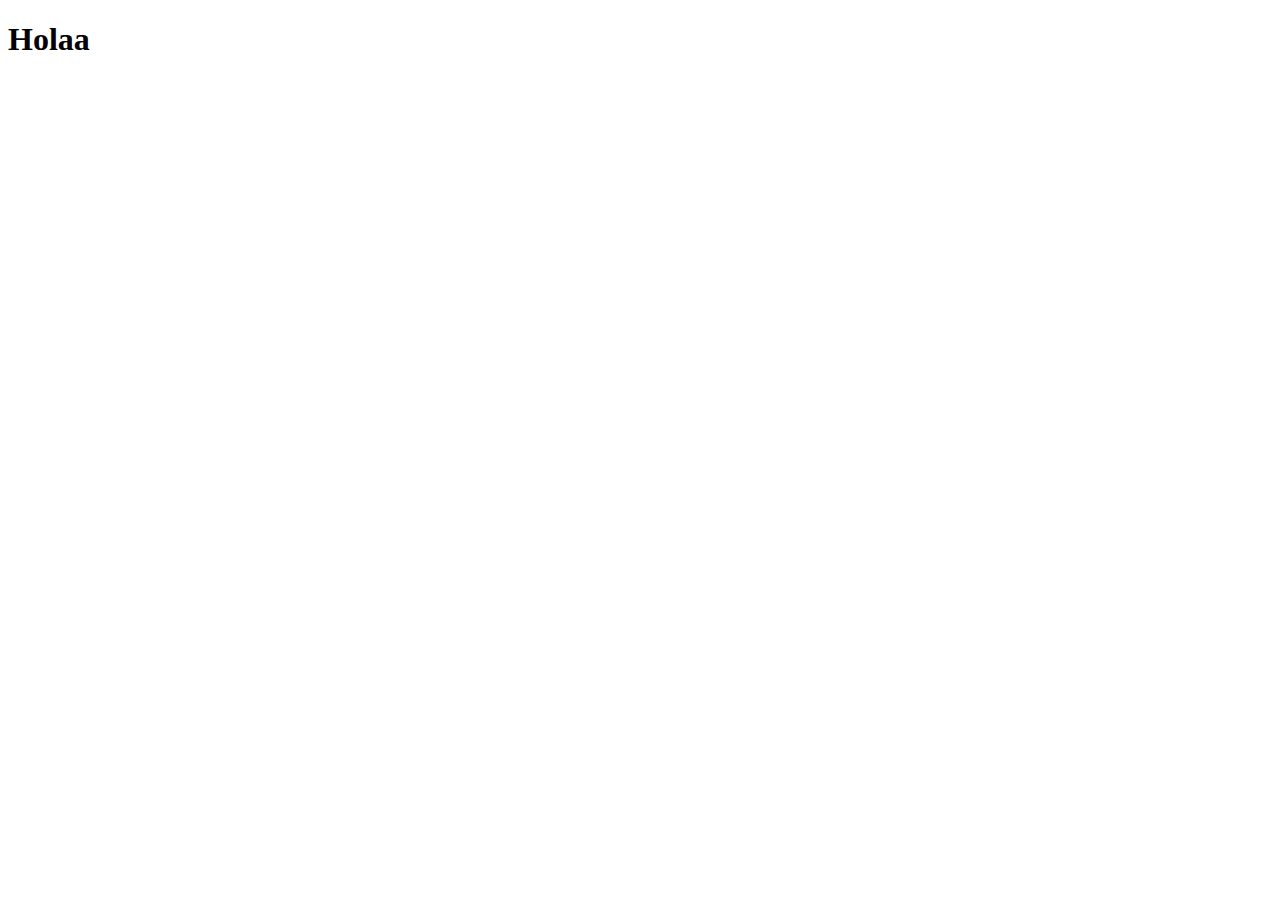
==== index.html @ 81c053e8 "Estructura Inicial" ====
<!DOCTYPE html>
<html lang="en">
<head>
    <meta charset="UTF-8">
    <meta http-equiv="X-UA-Compatible" content="IE=edge">
    <meta name="viewport" content="width=device-width, initial-scale=1.0">
    <title>Login</title>
    <link href="https://cdn.jsdelivr.net/npm/bootstrap@5.0.2/dist/css/bootstrap.min.css" rel="stylesheet" integrity="sha384-EVSTQN3/azprG1Anm3QDgpJLIm9Nao0Yz1ztcQTwFspd3yD65VohhpuuCOmLASjC" crossorigin="anonymous">
</head>
<body>
    <div class="container-fluid">
        <div class="row">
            <h1 class="text-center">
                Holaa
            </h1>
        </div>
    </div>
    <script src="https://cdn.jsdelivr.net/npm/bootstrap@5.0.2/dist/js/bootstrap.bundle.min.js" integrity="sha384-MrcW6ZMFYlzcLA8Nl+NtUVF0sA7MsXsP1UyJoMp4YLEuNSfAP+JcXn/tWtIaxVXM" crossorigin="anonymous"></script>
</body>
</html>
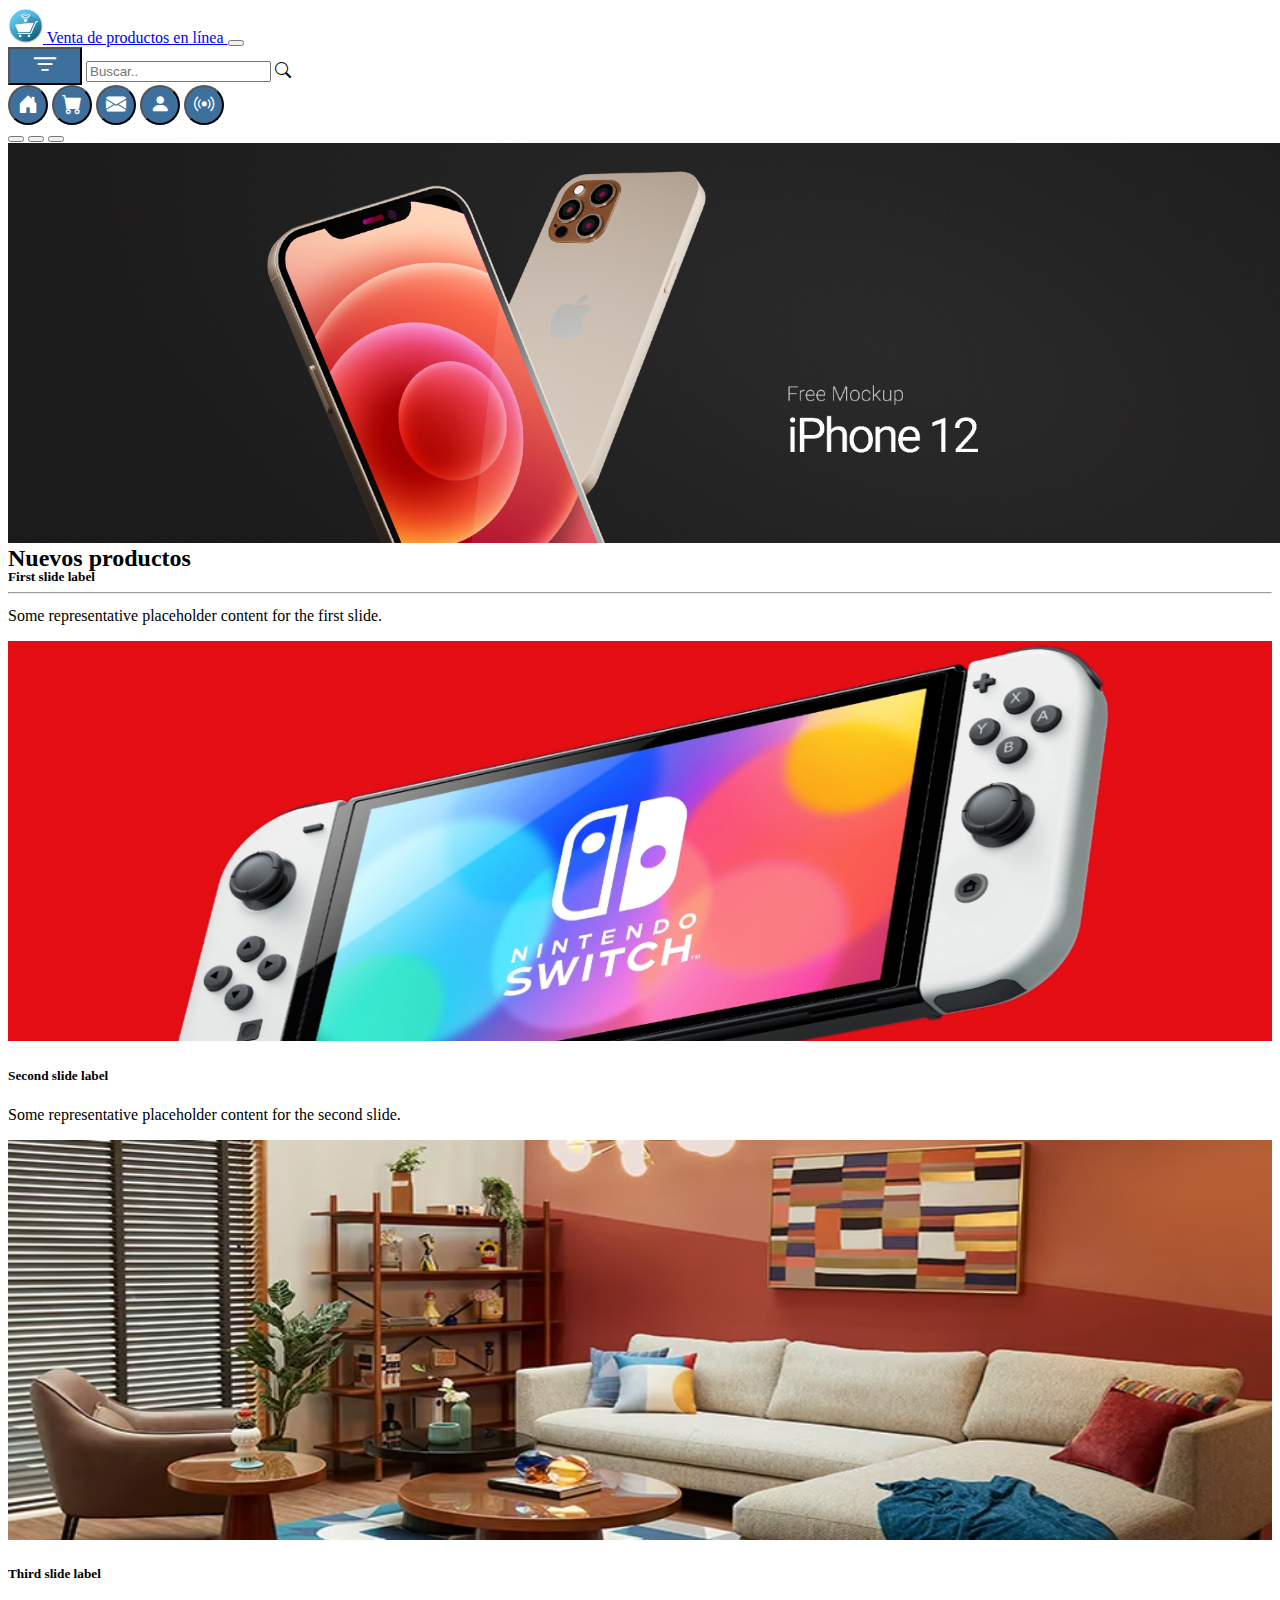
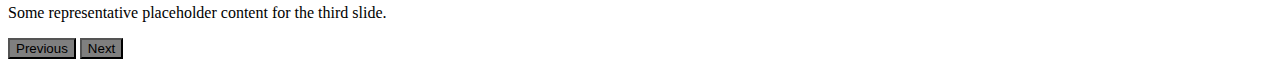
==== commit b90f74f4: "[UPDATE] 07/12/2022 Se agregaron componentes al index" ====
--- a/index.html
+++ b/index.html
@@ -1,20 +1,115 @@
 <!DOCTYPE html>
 <html lang="en">
+
 <head>
     <meta charset="UTF-8">
     <meta http-equiv="X-UA-Compatible" content="IE=edge">
     <meta name="viewport" content="width=device-width, initial-scale=1.0">
     <title>Login</title>
-    <link href="https://cdn.jsdelivr.net/npm/bootstrap@5.0.2/dist/css/bootstrap.min.css" rel="stylesheet" integrity="sha384-EVSTQN3/azprG1Anm3QDgpJLIm9Nao0Yz1ztcQTwFspd3yD65VohhpuuCOmLASjC" crossorigin="anonymous">
+    <!-- #Bootstrap -->
+    <link href="https://cdn.jsdelivr.net/npm/bootstrap@5.0.2/dist/css/bootstrap.min.css" rel="stylesheet"
+        integrity="sha384-EVSTQN3/azprG1Anm3QDgpJLIm9Nao0Yz1ztcQTwFspd3yD65VohhpuuCOmLASjC" crossorigin="anonymous">
+    <link rel="stylesheet" href="https://cdn.jsdelivr.net/npm/bootstrap-icons@1.10.2/font/bootstrap-icons.css">
+    <!-- #general styles -->
+    <link rel="stylesheet" href="./assets/css/general.css">
 </head>
+
 <body>
-    <div class="container-fluid">
-        <div class="row">
-            <h1 class="text-center">
-                Holaa
-            </h1>
+
+    <!-- #navbar -->
+    <nav class="navbar navbar-expand-lg navbar-dark bg-dark">
+        <div class="container-fluid">
+            <a class="navbar-brand" href="#">
+                <img src="./assets/img/iconos-ux-material-design.png" alt="" width="35" height="35">
+                Venta de productos en línea
+            </a>
+            <button class="navbar-toggler" type="button" data-bs-toggle="collapse"
+                data-bs-target="#navbarSupportedContent" aria-controls="navbarSupportedContent" aria-expanded="false"
+                aria-label="Toggle navigation">
+                <span class="navbar-toggler-icon"></span>
+            </button>
+            <div class="navbar-collapse" id="navbarSupportedContent">
+                <div class="col mx-5 py-2 d-flex align-items-center">
+                    <div class="input-group">
+                        <button class="btn btn-search-nav" type="button" id="button-addon1"><i
+                                class="bi bi-filter"></i></button>
+                        <input placeholder="Buscar.." type="text" class="form-control border-end-0" placeholder=""
+                            aria-label="Example text with button addon" aria-describedby="button-addon1">
+                        <span class="input-group-text bg-white border-start-0" id="basic-addon2"><i
+                                class="bi bi-search"></i></span>
+                    </div>
+                </div>
+                <div class="d-flex">
+                    <button class="btn round-btn-nav"><i class="bi bi-house-door-fill"></i></button>
+                    <button class="btn ms-2 round-btn-nav"><i class="bi bi-cart-fill"></i></button>
+                    <button class="btn ms-2 round-btn-nav"><i class="bi bi-envelope-fill"></i></button>
+                    <button class="btn ms-2 round-btn-nav"><i class="bi bi-person-fill"></i></button>
+                    <button class="btn ms-2 round-btn-nav"><i class="bi bi-broadcast"></i></button>
+                </div>
+            </div>
         </div>
+    </nav>
+    <!-- #navbar -->
+
+    <!-- #carousel -->
+    <div id="carouselExampleCaptions" class="carousel slide" style="height: 400px;" data-bs-ride="carousel">
+        <div class="carousel-indicators">
+            <button type="button" data-bs-target="#carouselExampleCaptions" data-bs-slide-to="0" class="active"
+                aria-current="true" aria-label="Slide 1"></button>
+            <button type="button" data-bs-target="#carouselExampleCaptions" data-bs-slide-to="1"
+                aria-label="Slide 2"></button>
+            <button type="button" data-bs-target="#carouselExampleCaptions" data-bs-slide-to="2"
+                aria-label="Slide 3"></button>
+        </div>
+        <div class="carousel-inner">
+            <div class="carousel-item active" style="align-items: center;">
+                <img src="./assets/img/24a388ef-695f-4f69-b76e-bd71ebb71705-cover.png" style="height: 400px; object-fit: fill;" alt="...">
+                <div class="carousel-caption d-none d-md-block">
+                    <h5>First slide label</h5>
+                    <p>Some representative placeholder content for the first slide.</p>
+                </div>
+            </div>
+            <div class="carousel-item">
+                <img src="./assets/img/Captura de Pantalla 2022-12-07 a la(s) 13.45.21.png" style="width: 100%;height: 400px; object-fit: fill;"  alt="...">
+                <div class="carousel-caption d-none d-md-block">
+                    <h5>Second slide label</h5>
+                    <p>Some representative placeholder content for the second slide.</p>
+                </div>
+            </div>
+            <div class="carousel-item">
+                <img src="./assets/img/Captura de Pantalla 2022-12-07 a la(s) 13.53.28.png" class="d-block w-100" style="width: 100%;height: 400px; object-fit: fill;" alt="...">
+                <div class="carousel-caption d-none d-md-block">
+                    <h5>Third slide label</h5>
+                    <p>Some representative placeholder content for the third slide.</p>
+                </div>
+            </div>
+        </div>
+        <button class="carousel-control-prev" style="background-color: rgba(0, 0, 0, 0.5);" type="button" data-bs-target="#carouselExampleCaptions"
+            data-bs-slide="prev">
+            <span class="carousel-control-prev-icon" aria-hidden="true"></span>
+            <span class="visually-hidden">Previous</span>
+        </button>
+        <button class="carousel-control-next" style="background-color: rgba(0, 0, 0, 0.5);" type="button" data-bs-target="#carouselExampleCaptions"
+            data-bs-slide="next">
+            <span class="carousel-control-next-icon" aria-hidden="true"></span>
+            <span class="visually-hidden">Next</span>
+        </button>
     </div>
-    <script src="https://cdn.jsdelivr.net/npm/bootstrap@5.0.2/dist/js/bootstrap.bundle.min.js" integrity="sha384-MrcW6ZMFYlzcLA8Nl+NtUVF0sA7MsXsP1UyJoMp4YLEuNSfAP+JcXn/tWtIaxVXM" crossorigin="anonymous"></script>
+    <!-- #carousel -->
+
+    <!-- #content -->
+    <div class="container mt-5">
+        <h2>Nuevos productos</h2>
+        <hr>
+    </div>
+    <!-- #content -->
+
+    <!-- #scripts -->
+    <!-- #scripts -->
+
+    <script src="https://cdn.jsdelivr.net/npm/bootstrap@5.0.2/dist/js/bootstrap.bundle.min.js"
+        integrity="sha384-MrcW6ZMFYlzcLA8Nl+NtUVF0sA7MsXsP1UyJoMp4YLEuNSfAP+JcXn/tWtIaxVXM"
+        crossorigin="anonymous"></script>
 </body>
+
 </html>--- a/assets/css/general.css
+++ b/assets/css/general.css
@@ -0,0 +1,38 @@
+.round-btn-nav{
+    background-color: #3E709D;
+    border-radius: 100%;
+    height: 40px;
+    width: 40px;
+    font-size: 20px;
+    padding: 0px;
+    color: #fff;
+}
+
+.round-btn-nav:hover{
+    background-color: #223D55;
+    color: #fff;
+}
+
+.round-btn-nav:active{
+    background-color: #223D55;
+    color: #fff;
+    box-shadow: 0px 0px 9px 3px #0086FE;
+}
+
+.btn-search-nav{
+    background-color: #3E709D;
+    font-size: 30px;
+    padding: 0px 20px 0px 20px;
+    color: #fff;
+}
+
+.btn-search-nav:hover{
+    background-color: #223D55;
+    color: #fff;
+}
+
+.btn-search-nav:active{
+    background-color: #223D55;
+    color: #fff;
+    box-shadow: 0px 0px 9px 3px #0086FE;
+}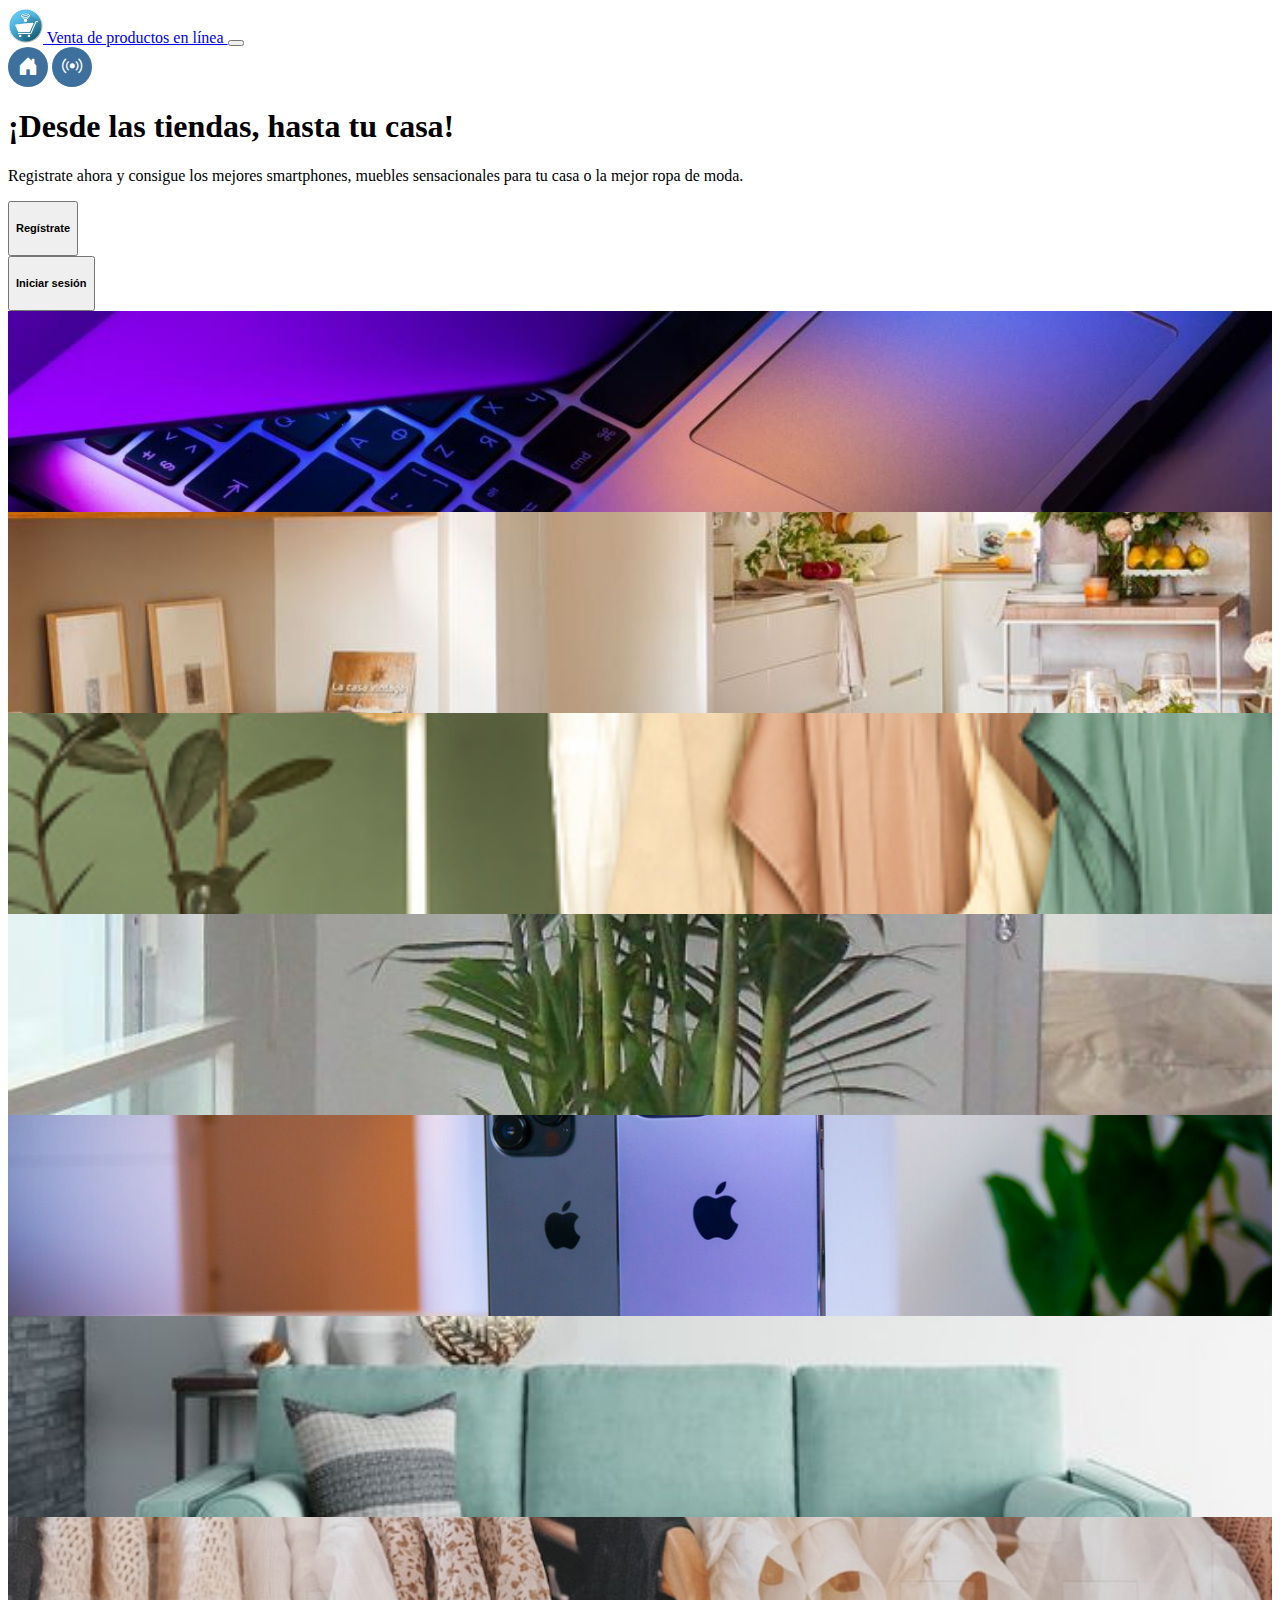
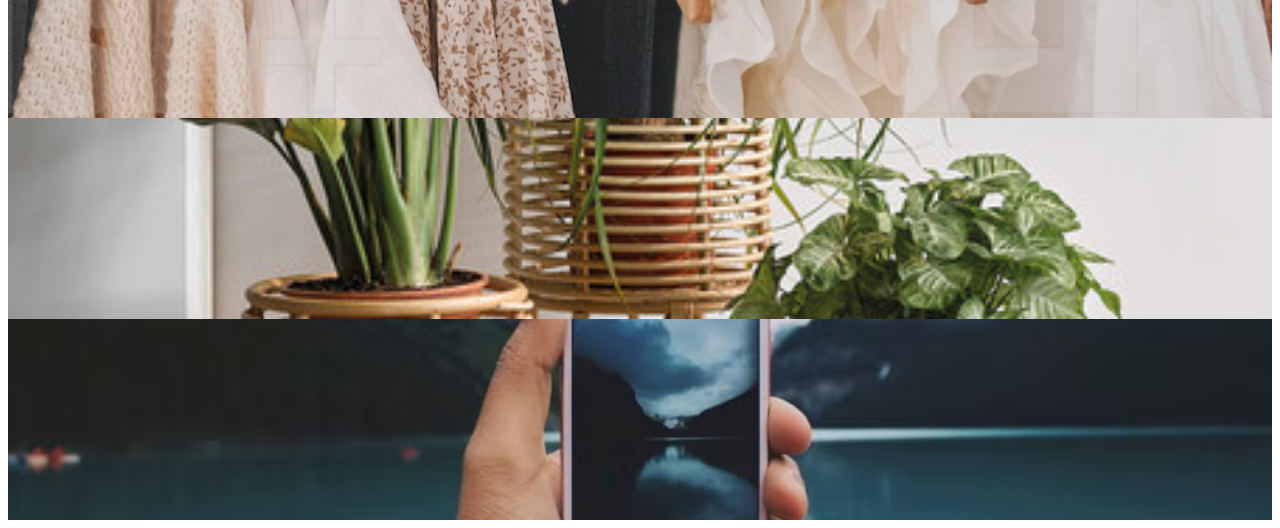
==== commit 1e4b8edf: "[UPDATE] 08/12/2022 16:22" ====
--- a/index.html
+++ b/index.html
@@ -20,7 +20,7 @@
     <nav class="navbar navbar-expand-lg navbar-dark bg-dark">
         <div class="container-fluid">
             <a class="navbar-brand" href="#">
-                <img src="./assets/img/iconos-ux-material-design.png" alt="" width="35" height="35">
+                <img src="./assets/img/appIcon.png" alt="" width="35" height="35">
                 Venta de productos en línea
             </a>
             <button class="navbar-toggler" type="button" data-bs-toggle="collapse"
@@ -29,87 +29,83 @@
                 <span class="navbar-toggler-icon"></span>
             </button>
             <div class="navbar-collapse" id="navbarSupportedContent">
-                <div class="col mx-5 py-2 d-flex align-items-center">
-                    <div class="input-group">
-                        <button class="btn btn-search-nav" type="button" id="button-addon1"><i
-                                class="bi bi-filter"></i></button>
-                        <input placeholder="Buscar.." type="text" class="form-control border-end-0" placeholder=""
-                            aria-label="Example text with button addon" aria-describedby="button-addon1">
-                        <span class="input-group-text bg-white border-start-0" id="basic-addon2"><i
-                                class="bi bi-search"></i></span>
-                    </div>
-                </div>
+                <div class="col mx-5 py-2 d-flex align-items-center"></div>
                 <div class="d-flex">
-                    <button class="btn round-btn-nav"><i class="bi bi-house-door-fill"></i></button>
-                    <button class="btn ms-2 round-btn-nav"><i class="bi bi-cart-fill"></i></button>
-                    <button class="btn ms-2 round-btn-nav"><i class="bi bi-envelope-fill"></i></button>
-                    <button class="btn ms-2 round-btn-nav"><i class="bi bi-person-fill"></i></button>
-                    <button class="btn ms-2 round-btn-nav"><i class="bi bi-broadcast"></i></button>
+                    <button class="round-btn-nav" disabled><i class="bi bi-house-door-fill"></i></button>
+                    <button class=" ms-2 round-btn-nav"><i class="bi bi-broadcast"></i></button>
                 </div>
             </div>
         </div>
     </nav>
     <!-- #navbar -->
 
-    <!-- #carousel -->
-    <div id="carouselExampleCaptions" class="carousel slide" style="height: 400px;" data-bs-ride="carousel">
-        <div class="carousel-indicators">
-            <button type="button" data-bs-target="#carouselExampleCaptions" data-bs-slide-to="0" class="active"
-                aria-current="true" aria-label="Slide 1"></button>
-            <button type="button" data-bs-target="#carouselExampleCaptions" data-bs-slide-to="1"
-                aria-label="Slide 2"></button>
-            <button type="button" data-bs-target="#carouselExampleCaptions" data-bs-slide-to="2"
-                aria-label="Slide 3"></button>
+    <!-- #content -->
+    <div class="row m-0">
+        <div class="col-12 col-lg-6 shadow-lg d-flex align-items-center">
+            <div class="row mx-5">
+                <div class="col-12">
+                    <h1 class="mb-5">¡Desde las tiendas, hasta tu casa!</h1>
+                    <p class="mb-5">Registrate ahora y consigue los mejores smartphones, muebles sensacionales para tu casa o la mejor ropa de moda.</p>
+                </div>
+                <div class="mb-3 col-12">
+                    <button type="button" class="py-2 col-12 btn btn-primary"><h5>Regístrate</h5></button>
+                </div>
+                <div class="col-12">
+                    <button type="button" class="py-2 col-12 btn btn-outline-primary"><h5>Iniciar sesión</h5></button>
+                </div> 
+            </div>
         </div>
-        <div class="carousel-inner">
-            <div class="carousel-item active" style="align-items: center;">
-                <img src="./assets/img/24a388ef-695f-4f69-b76e-bd71ebb71705-cover.png" style="height: 400px; object-fit: fill;" alt="...">
-                <div class="carousel-caption d-none d-md-block">
-                    <h5>First slide label</h5>
-                    <p>Some representative placeholder content for the first slide.</p>
+        <div class="col-12 col-lg-6 p-0">
+            <div class="row m-0">
+                <div class="col-4 bg-primary">
+                    <div class="row">
+                        <div class="col-12 p-0 landing-img">
+                            <img src="./assets/img/landingPage/device.jpg" class="cover-img-landing" alt="">
+                        </div>
+                        <div class="col-12 p-0 landing-img">
+                            <img src="./assets/img/landingPage/interior.jpg" class="cover-img-landing" alt="">
+                        </div>
+                        <div class="col-12 p-0 landing-img">
+                            <img src="./assets/img/landingPage/ropa.jpg" class="cover-img-landing" alt="">
+                        </div>
+                    </div>
                 </div>
-            </div>
-            <div class="carousel-item">
-                <img src="./assets/img/Captura de Pantalla 2022-12-07 a la(s) 13.45.21.png" style="width: 100%;height: 400px; object-fit: fill;"  alt="...">
-                <div class="carousel-caption d-none d-md-block">
-                    <h5>Second slide label</h5>
-                    <p>Some representative placeholder content for the second slide.</p>
+                <div class="col-4 bg-primary">
+                    <div class="row">
+                        <div class="col-12 p-0 landing-img">
+                            <img src="./assets/img/landingPage/maceta.jpg" class="cover-img-landing" alt="">
+                        </div>
+                        <div class="col-12 p-0 landing-img">
+                            <img src="./assets/img/landingPage/device2.jpeg" class="cover-img-landing" alt="">
+                        </div>
+                        <div class="col-12 p-0 landing-img">
+                            <img src="./assets/img/landingPage/interior2.jpg" class="cover-img-landing" alt="">
+                        </div>
+                    </div>
                 </div>
-            </div>
-            <div class="carousel-item">
-                <img src="./assets/img/Captura de Pantalla 2022-12-07 a la(s) 13.53.28.png" class="d-block w-100" style="width: 100%;height: 400px; object-fit: fill;" alt="...">
-                <div class="carousel-caption d-none d-md-block">
-                    <h5>Third slide label</h5>
-                    <p>Some representative placeholder content for the third slide.</p>
+                <div class="col-4 bg-primary">
+                    <div class="row">
+                        <div class="col-12 p-0 landing-img">
+                            <img src="./assets/img/landingPage/ropa2.jpg" class="cover-img-landing" alt="">
+                        </div>
+                        <div class="col-12 p-0 landing-img">
+                            <img src="./assets/img/landingPage/maceta2.jpeg" class="cover-img-landing" alt="">
+                        </div>
+                        <div class="col-12 p-0 landing-img">
+                            <img src="./assets/img/landingPage/device3.avif" class="cover-img-landing" alt="">
+                        </div>
+                    </div>
                 </div>
             </div>
         </div>
-        <button class="carousel-control-prev" style="background-color: rgba(0, 0, 0, 0.5);" type="button" data-bs-target="#carouselExampleCaptions"
-            data-bs-slide="prev">
-            <span class="carousel-control-prev-icon" aria-hidden="true"></span>
-            <span class="visually-hidden">Previous</span>
-        </button>
-        <button class="carousel-control-next" style="background-color: rgba(0, 0, 0, 0.5);" type="button" data-bs-target="#carouselExampleCaptions"
-            data-bs-slide="next">
-            <span class="carousel-control-next-icon" aria-hidden="true"></span>
-            <span class="visually-hidden">Next</span>
-        </button>
-    </div>
-    <!-- #carousel -->
-
-    <!-- #content -->
-    <div class="container mt-5">
-        <h2>Nuevos productos</h2>
-        <hr>
     </div>
     <!-- #content -->
 
     <!-- #scripts -->
-    <!-- #scripts -->
-
     <script src="https://cdn.jsdelivr.net/npm/bootstrap@5.0.2/dist/js/bootstrap.bundle.min.js"
         integrity="sha384-MrcW6ZMFYlzcLA8Nl+NtUVF0sA7MsXsP1UyJoMp4YLEuNSfAP+JcXn/tWtIaxVXM"
         crossorigin="anonymous"></script>
+    <!-- #scripts -->
 </body>
 
 </html>--- a/assets/css/general.css
+++ b/assets/css/general.css
@@ -1,5 +1,19 @@
 .round-btn-nav{
     background-color: #3E709D;
+    border-radius: 100%;
+    border: none;
+    height: 40px;
+    width: 40px;
+    font-size: 20px;
+    padding: 0px;
+    color: #fff;
+    transition: 250ms;
+}
+
+.round-btn-nav-active, .round-btn-nav-active:disabled{
+    background-color: #223D55;
+    box-shadow: 0px 0px 9px 3px #0086FE;
+    border: none;
     border-radius: 100%;
     height: 40px;
     width: 40px;
@@ -35,4 +49,14 @@
     background-color: #223D55;
     color: #fff;
     box-shadow: 0px 0px 9px 3px #0086FE;
+}
+
+.landing-img{
+    height: 201px;
+}
+
+.cover-img-landing{
+    height: 100% !important; 
+    width: 100% !important;
+    object-fit: cover !important;
 }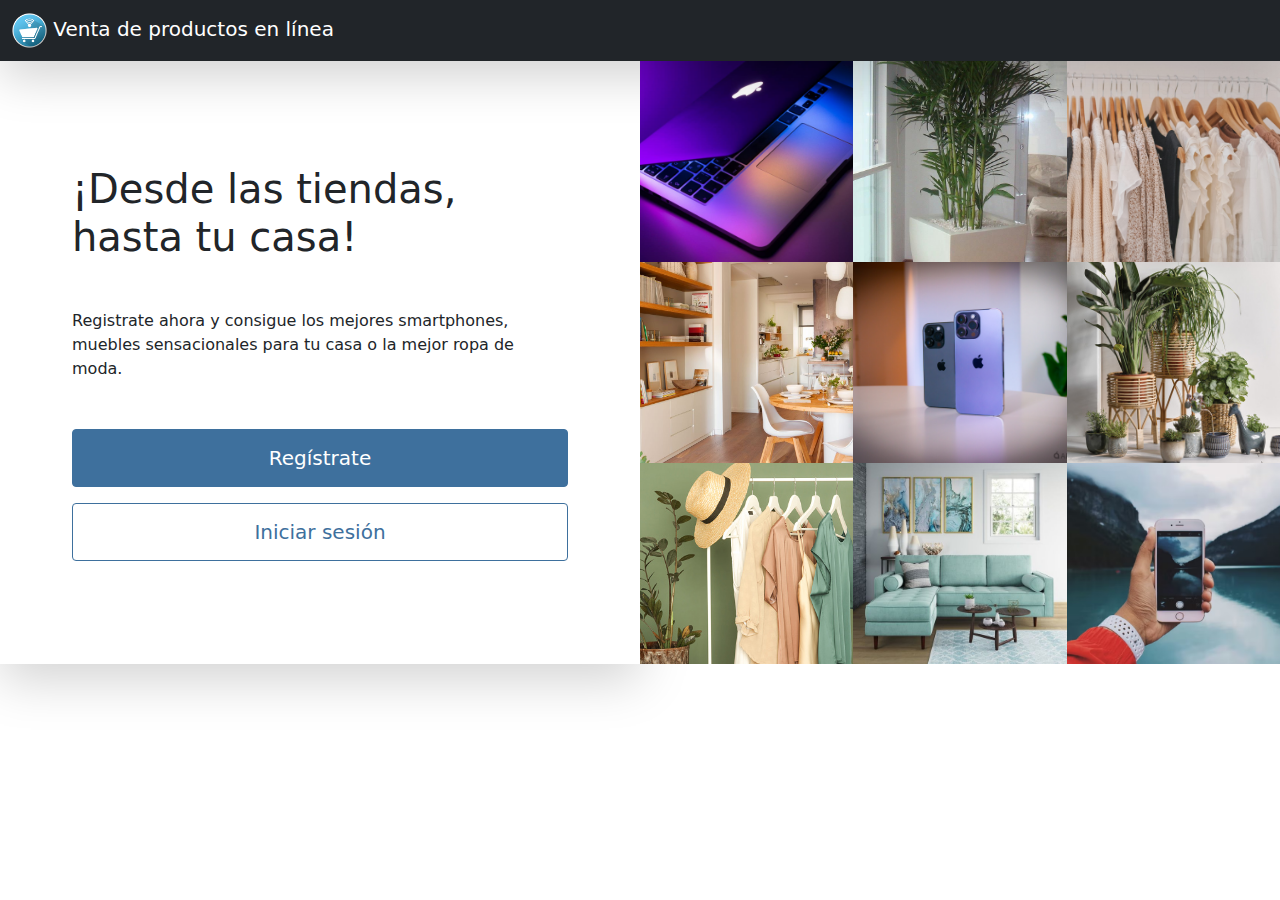
==== commit 6b4a8dec: "[UPDATE] 08/12/2022 17:05" ====
--- a/index.html
+++ b/index.html
@@ -5,10 +5,10 @@
     <meta charset="UTF-8">
     <meta http-equiv="X-UA-Compatible" content="IE=edge">
     <meta name="viewport" content="width=device-width, initial-scale=1.0">
-    <title>Login</title>
+    <title>Venta de productos en línea</title>
+<link rel="shortcut icon" href="./assets/img/appIcon.png" type="image/x-icon">
     <!-- #Bootstrap -->
-    <link href="https://cdn.jsdelivr.net/npm/bootstrap@5.0.2/dist/css/bootstrap.min.css" rel="stylesheet"
-        integrity="sha384-EVSTQN3/azprG1Anm3QDgpJLIm9Nao0Yz1ztcQTwFspd3yD65VohhpuuCOmLASjC" crossorigin="anonymous">
+    <link rel="stylesheet" href="./assets/css/boostrap.min.css">
     <link rel="stylesheet" href="https://cdn.jsdelivr.net/npm/bootstrap-icons@1.10.2/font/bootstrap-icons.css">
     <!-- #general styles -->
     <link rel="stylesheet" href="./assets/css/general.css">
@@ -17,7 +17,7 @@
 <body>
 
     <!-- #navbar -->
-    <nav class="navbar navbar-expand-lg navbar-dark bg-dark">
+    <nav class="navbar navbar-expand-lg navbar-dark bg-dark shadow-lg">
         <div class="container-fluid">
             <a class="navbar-brand" href="#">
                 <img src="./assets/img/appIcon.png" alt="" width="35" height="35">
@@ -30,10 +30,7 @@
             </button>
             <div class="navbar-collapse" id="navbarSupportedContent">
                 <div class="col mx-5 py-2 d-flex align-items-center"></div>
-                <div class="d-flex">
-                    <button class="round-btn-nav" disabled><i class="bi bi-house-door-fill"></i></button>
-                    <button class=" ms-2 round-btn-nav"><i class="bi bi-broadcast"></i></button>
-                </div>
+                <div class="d-flex"></div>
             </div>
         </div>
     </nav>
@@ -48,10 +45,10 @@
                     <p class="mb-5">Registrate ahora y consigue los mejores smartphones, muebles sensacionales para tu casa o la mejor ropa de moda.</p>
                 </div>
                 <div class="mb-3 col-12">
-                    <button type="button" class="py-2 col-12 btn btn-primary"><h5>Regístrate</h5></button>
+                    <a href="./views/register.html" type="button" class="py-2 col-12 btn btn-primary"><h5 class="mt-2">Regístrate</h5></a>
                 </div>
                 <div class="col-12">
-                    <button type="button" class="py-2 col-12 btn btn-outline-primary"><h5>Iniciar sesión</h5></button>
+                    <a href="./views/login.html" type="button" class="py-2 col-12 btn btn-outline-primary"><h5 class="mt-2">Iniciar sesión</h5></a>
                 </div> 
             </div>
         </div>
--- a/assets/css/boostrap.min.css
+++ b/assets/css/boostrap.min.css
@@ -0,0 +1,11722 @@
+@charset "UTF-8";
+
+/*!
+ * Bootstrap v5.0.2 (https://getbootstrap.com/)
+ * Copyright 2011-2021 The Bootstrap Authors
+ * Copyright 2011-2021 Twitter, Inc.
+ * Licensed under MIT (https://github.com/twbs/bootstrap/blob/main/LICENSE)
+ */
+:root {
+    --bs-blue: #3E709D;
+    --bs-indigo: #6610f2;
+    --bs-purple: #6f42c1;
+    --bs-pink: #d63384;
+    --bs-red: #dc3545;
+    --bs-orange: #fd7e14;
+    --bs-yellow: #ffc107;
+    --bs-green: #198754;
+    --bs-teal: #20c997;
+    --bs-cyan: #0dcaf0;
+    --bs-white: #fff;
+    --bs-gray: #6c757d;
+    --bs-gray-dark: #343a40;
+    --bs-primary: #3E709D;
+    --bs-secondary: #6c757d;
+    --bs-success: #198754;
+    --bs-info: #0dcaf0;
+    --bs-warning: #ffc107;
+    --bs-danger: #dc3545;
+    --bs-light: #f8f9fa;
+    --bs-dark: #212529;
+    --bs-font-sans-serif: system-ui, -apple-system, "Segoe UI", Roboto, "Helvetica Neue", Arial, "Noto Sans", "Liberation Sans", sans-serif, "Apple Color Emoji", "Segoe UI Emoji", "Segoe UI Symbol", "Noto Color Emoji";
+    --bs-font-monospace: SFMono-Regular, Menlo, Monaco, Consolas, "Liberation Mono", "Courier New", monospace;
+    --bs-gradient: linear-gradient(180deg, rgba(255, 255, 255, 0.15), rgba(255, 255, 255, 0))
+}
+
+*,
+::after,
+::before {
+    box-sizing: border-box
+}
+
+@media (prefers-reduced-motion:no-preference) {
+    :root {
+        scroll-behavior: smooth
+    }
+}
+
+body {
+    margin: 0;
+    font-family: var(--bs-font-sans-serif);
+    font-size: 1rem;
+    font-weight: 400;
+    line-height: 1.5;
+    color: #212529;
+    background-color: #fff;
+    -webkit-text-size-adjust: 100%;
+    -webkit-tap-highlight-color: transparent
+}
+
+hr {
+    margin: 1rem 0;
+    color: inherit;
+    background-color: currentColor;
+    border: 0;
+    opacity: .25
+}
+
+hr:not([size]) {
+    height: 1px
+}
+
+.h1,
+.h2,
+.h3,
+.h4,
+.h5,
+.h6,
+h1,
+h2,
+h3,
+h4,
+h5,
+h6 {
+    margin-top: 0;
+    margin-bottom: .5rem;
+    font-weight: 500;
+    line-height: 1.2
+}
+
+.h1,
+h1 {
+    font-size: calc(1.375rem + 1.5vw)
+}
+
+@media (min-width:1200px) {
+
+    .h1,
+    h1 {
+        font-size: 2.5rem
+    }
+}
+
+.h2,
+h2 {
+    font-size: calc(1.325rem + .9vw)
+}
+
+@media (min-width:1200px) {
+
+    .h2,
+    h2 {
+        font-size: 2rem
+    }
+}
+
+.h3,
+h3 {
+    font-size: calc(1.3rem + .6vw)
+}
+
+@media (min-width:1200px) {
+
+    .h3,
+    h3 {
+        font-size: 1.75rem
+    }
+}
+
+.h4,
+h4 {
+    font-size: calc(1.275rem + .3vw)
+}
+
+@media (min-width:1200px) {
+
+    .h4,
+    h4 {
+        font-size: 1.5rem
+    }
+}
+
+.h5,
+h5 {
+    font-size: 1.25rem
+}
+
+.h6,
+h6 {
+    font-size: 1rem
+}
+
+p {
+    margin-top: 0;
+    margin-bottom: 1rem
+}
+
+abbr[data-bs-original-title],
+abbr[title] {
+    -webkit-text-decoration: underline dotted;
+    text-decoration: underline dotted;
+    cursor: help;
+    -webkit-text-decoration-skip-ink: none;
+    text-decoration-skip-ink: none
+}
+
+address {
+    margin-bottom: 1rem;
+    font-style: normal;
+    line-height: inherit
+}
+
+ol,
+ul {
+    padding-left: 2rem
+}
+
+dl,
+ol,
+ul {
+    margin-top: 0;
+    margin-bottom: 1rem
+}
+
+ol ol,
+ol ul,
+ul ol,
+ul ul {
+    margin-bottom: 0
+}
+
+dt {
+    font-weight: 700
+}
+
+dd {
+    margin-bottom: .5rem;
+    margin-left: 0
+}
+
+blockquote {
+    margin: 0 0 1rem
+}
+
+b,
+strong {
+    font-weight: bolder
+}
+
+.small,
+small {
+    font-size: .875em
+}
+
+.mark,
+mark {
+    padding: .2em;
+    background-color: #fcf8e3
+}
+
+sub,
+sup {
+    position: relative;
+    font-size: .75em;
+    line-height: 0;
+    vertical-align: baseline
+}
+
+sub {
+    bottom: -.25em
+}
+
+sup {
+    top: -.5em
+}
+
+a {
+    color: #3E709D;
+    text-decoration: underline
+}
+
+a:hover {
+    color: #223D55
+}
+
+a:not([href]):not([class]),
+a:not([href]):not([class]):hover {
+    color: inherit;
+    text-decoration: none
+}
+
+code,
+kbd,
+pre,
+samp {
+    font-family: var(--bs-font-monospace);
+    font-size: 1em;
+    direction: ltr;
+    unicode-bidi: bidi-override
+}
+
+pre {
+    display: block;
+    margin-top: 0;
+    margin-bottom: 1rem;
+    overflow: auto;
+    font-size: .875em
+}
+
+pre code {
+    font-size: inherit;
+    color: inherit;
+    word-break: normal
+}
+
+code {
+    font-size: .875em;
+    color: #d63384;
+    word-wrap: break-word
+}
+
+a>code {
+    color: inherit
+}
+
+kbd {
+    padding: .2rem .4rem;
+    font-size: .875em;
+    color: #fff;
+    background-color: #212529;
+    border-radius: .2rem
+}
+
+kbd kbd {
+    padding: 0;
+    font-size: 1em;
+    font-weight: 700
+}
+
+figure {
+    margin: 0 0 1rem
+}
+
+img,
+svg {
+    vertical-align: middle
+}
+
+table {
+    caption-side: bottom;
+    border-collapse: collapse
+}
+
+caption {
+    padding-top: .5rem;
+    padding-bottom: .5rem;
+    color: #6c757d;
+    text-align: left
+}
+
+th {
+    text-align: inherit;
+    text-align: -webkit-match-parent
+}
+
+tbody,
+td,
+tfoot,
+th,
+thead,
+tr {
+    border-color: inherit;
+    border-style: solid;
+    border-width: 0
+}
+
+label {
+    display: inline-block
+}
+
+button {
+    border-radius: 0
+}
+
+button:focus:not(:focus-visible) {
+    outline: 0
+}
+
+button,
+input,
+optgroup,
+select,
+textarea {
+    margin: 0;
+    font-family: inherit;
+    font-size: inherit;
+    line-height: inherit
+}
+
+button,
+select {
+    text-transform: none
+}
+
+[role=button] {
+    cursor: pointer
+}
+
+select {
+    word-wrap: normal
+}
+
+select:disabled {
+    opacity: 1
+}
+
+[list]::-webkit-calendar-picker-indicator {
+    display: none
+}
+
+[type=button],
+[type=reset],
+[type=submit],
+button {
+    -webkit-appearance: button
+}
+
+[type=button]:not(:disabled),
+[type=reset]:not(:disabled),
+[type=submit]:not(:disabled),
+button:not(:disabled) {
+    cursor: pointer
+}
+
+::-moz-focus-inner {
+    padding: 0;
+    border-style: none
+}
+
+textarea {
+    resize: vertical
+}
+
+fieldset {
+    min-width: 0;
+    padding: 0;
+    margin: 0;
+    border: 0
+}
+
+legend {
+    float: left;
+    width: 100%;
+    padding: 0;
+    margin-bottom: .5rem;
+    font-size: calc(1.275rem + .3vw);
+    line-height: inherit
+}
+
+@media (min-width:1200px) {
+    legend {
+        font-size: 1.5rem
+    }
+}
+
+legend+* {
+    clear: left
+}
+
+::-webkit-datetime-edit-day-field,
+::-webkit-datetime-edit-fields-wrapper,
+::-webkit-datetime-edit-hour-field,
+::-webkit-datetime-edit-minute,
+::-webkit-datetime-edit-month-field,
+::-webkit-datetime-edit-text,
+::-webkit-datetime-edit-year-field {
+    padding: 0
+}
+
+::-webkit-inner-spin-button {
+    height: auto
+}
+
+[type=search] {
+    outline-offset: -2px;
+    -webkit-appearance: textfield
+}
+
+::-webkit-search-decoration {
+    -webkit-appearance: none
+}
+
+::-webkit-color-swatch-wrapper {
+    padding: 0
+}
+
+::file-selector-button {
+    font: inherit
+}
+
+::-webkit-file-upload-button {
+    font: inherit;
+    -webkit-appearance: button
+}
+
+output {
+    display: inline-block
+}
+
+iframe {
+    border: 0
+}
+
+summary {
+    display: list-item;
+    cursor: pointer
+}
+
+progress {
+    vertical-align: baseline
+}
+
+[hidden] {
+    display: none !important
+}
+
+.lead {
+    font-size: 1.25rem;
+    font-weight: 300
+}
+
+.display-1 {
+    font-size: calc(1.625rem + 4.5vw);
+    font-weight: 300;
+    line-height: 1.2
+}
+
+@media (min-width:1200px) {
+    .display-1 {
+        font-size: 5rem
+    }
+}
+
+.display-2 {
+    font-size: calc(1.575rem + 3.9vw);
+    font-weight: 300;
+    line-height: 1.2
+}
+
+@media (min-width:1200px) {
+    .display-2 {
+        font-size: 4.5rem
+    }
+}
+
+.display-3 {
+    font-size: calc(1.525rem + 3.3vw);
+    font-weight: 300;
+    line-height: 1.2
+}
+
+@media (min-width:1200px) {
+    .display-3 {
+        font-size: 4rem
+    }
+}
+
+.display-4 {
+    font-size: calc(1.475rem + 2.7vw);
+    font-weight: 300;
+    line-height: 1.2
+}
+
+@media (min-width:1200px) {
+    .display-4 {
+        font-size: 3.5rem
+    }
+}
+
+.display-5 {
+    font-size: calc(1.425rem + 2.1vw);
+    font-weight: 300;
+    line-height: 1.2
+}
+
+@media (min-width:1200px) {
+    .display-5 {
+        font-size: 3rem
+    }
+}
+
+.display-6 {
+    font-size: calc(1.375rem + 1.5vw);
+    font-weight: 300;
+    line-height: 1.2
+}
+
+@media (min-width:1200px) {
+    .display-6 {
+        font-size: 2.5rem
+    }
+}
+
+.list-unstyled {
+    padding-left: 0;
+    list-style: none
+}
+
+.list-inline {
+    padding-left: 0;
+    list-style: none
+}
+
+.list-inline-item {
+    display: inline-block
+}
+
+.list-inline-item:not(:last-child) {
+    margin-right: .5rem
+}
+
+.initialism {
+    font-size: .875em;
+    text-transform: uppercase
+}
+
+.blockquote {
+    margin-bottom: 1rem;
+    font-size: 1.25rem
+}
+
+.blockquote>:last-child {
+    margin-bottom: 0
+}
+
+.blockquote-footer {
+    margin-top: -1rem;
+    margin-bottom: 1rem;
+    font-size: .875em;
+    color: #6c757d
+}
+
+.blockquote-footer::before {
+    content: "— "
+}
+
+.img-fluid {
+    max-width: 100%;
+    height: auto
+}
+
+.img-thumbnail {
+    padding: .25rem;
+    background-color: #fff;
+    border: 1px solid #dee2e6;
+    border-radius: .25rem;
+    max-width: 100%;
+    height: auto
+}
+
+.figure {
+    display: inline-block
+}
+
+.figure-img {
+    margin-bottom: .5rem;
+    line-height: 1
+}
+
+.figure-caption {
+    font-size: .875em;
+    color: #6c757d
+}
+
+.container,
+.container-fluid,
+.container-lg,
+.container-md,
+.container-sm,
+.container-xl,
+.container-xxl {
+    width: 100%;
+    padding-right: var(--bs-gutter-x, .75rem);
+    padding-left: var(--bs-gutter-x, .75rem);
+    margin-right: auto;
+    margin-left: auto
+}
+
+@media (min-width:576px) {
+
+    .container,
+    .container-sm {
+        max-width: 540px
+    }
+}
+
+@media (min-width:768px) {
+
+    .container,
+    .container-md,
+    .container-sm {
+        max-width: 720px
+    }
+}
+
+@media (min-width:992px) {
+
+    .container,
+    .container-lg,
+    .container-md,
+    .container-sm {
+        max-width: 960px
+    }
+}
+
+@media (min-width:1200px) {
+
+    .container,
+    .container-lg,
+    .container-md,
+    .container-sm,
+    .container-xl {
+        max-width: 1140px
+    }
+}
+
+@media (min-width:1400px) {
+
+    .container,
+    .container-lg,
+    .container-md,
+    .container-sm,
+    .container-xl,
+    .container-xxl {
+        max-width: 1320px
+    }
+}
+
+.row {
+    --bs-gutter-x: 1.5rem;
+    --bs-gutter-y: 0;
+    display: flex;
+    flex-wrap: wrap;
+    margin-top: calc(var(--bs-gutter-y) * -1);
+    margin-right: calc(var(--bs-gutter-x) * -.5);
+    margin-left: calc(var(--bs-gutter-x) * -.5)
+}
+
+.row>* {
+    flex-shrink: 0;
+    width: 100%;
+    max-width: 100%;
+    padding-right: calc(var(--bs-gutter-x) * .5);
+    padding-left: calc(var(--bs-gutter-x) * .5);
+    margin-top: var(--bs-gutter-y)
+}
+
+.col {
+    flex: 1 0 0%
+}
+
+.row-cols-auto>* {
+    flex: 0 0 auto;
+    width: auto
+}
+
+.row-cols-1>* {
+    flex: 0 0 auto;
+    width: 100%
+}
+
+.row-cols-2>* {
+    flex: 0 0 auto;
+    width: 50%
+}
+
+.row-cols-3>* {
+    flex: 0 0 auto;
+    width: 33.3333333333%
+}
+
+.row-cols-4>* {
+    flex: 0 0 auto;
+    width: 25%
+}
+
+.row-cols-5>* {
+    flex: 0 0 auto;
+    width: 20%
+}
+
+.row-cols-6>* {
+    flex: 0 0 auto;
+    width: 16.6666666667%
+}
+
+@media (min-width:576px) {
+    .col-sm {
+        flex: 1 0 0%
+    }
+
+    .row-cols-sm-auto>* {
+        flex: 0 0 auto;
+        width: auto
+    }
+
+    .row-cols-sm-1>* {
+        flex: 0 0 auto;
+        width: 100%
+    }
+
+    .row-cols-sm-2>* {
+        flex: 0 0 auto;
+        width: 50%
+    }
+
+    .row-cols-sm-3>* {
+        flex: 0 0 auto;
+        width: 33.3333333333%
+    }
+
+    .row-cols-sm-4>* {
+        flex: 0 0 auto;
+        width: 25%
+    }
+
+    .row-cols-sm-5>* {
+        flex: 0 0 auto;
+        width: 20%
+    }
+
+    .row-cols-sm-6>* {
+        flex: 0 0 auto;
+        width: 16.6666666667%
+    }
+}
+
+@media (min-width:768px) {
+    .col-md {
+        flex: 1 0 0%
+    }
+
+    .row-cols-md-auto>* {
+        flex: 0 0 auto;
+        width: auto
+    }
+
+    .row-cols-md-1>* {
+        flex: 0 0 auto;
+        width: 100%
+    }
+
+    .row-cols-md-2>* {
+        flex: 0 0 auto;
+        width: 50%
+    }
+
+    .row-cols-md-3>* {
+        flex: 0 0 auto;
+        width: 33.3333333333%
+    }
+
+    .row-cols-md-4>* {
+        flex: 0 0 auto;
+        width: 25%
+    }
+
+    .row-cols-md-5>* {
+        flex: 0 0 auto;
+        width: 20%
+    }
+
+    .row-cols-md-6>* {
+        flex: 0 0 auto;
+        width: 16.6666666667%
+    }
+}
+
+@media (min-width:992px) {
+    .col-lg {
+        flex: 1 0 0%
+    }
+
+    .row-cols-lg-auto>* {
+        flex: 0 0 auto;
+        width: auto
+    }
+
+    .row-cols-lg-1>* {
+        flex: 0 0 auto;
+        width: 100%
+    }
+
+    .row-cols-lg-2>* {
+        flex: 0 0 auto;
+        width: 50%
+    }
+
+    .row-cols-lg-3>* {
+        flex: 0 0 auto;
+        width: 33.3333333333%
+    }
+
+    .row-cols-lg-4>* {
+        flex: 0 0 auto;
+        width: 25%
+    }
+
+    .row-cols-lg-5>* {
+        flex: 0 0 auto;
+        width: 20%
+    }
+
+    .row-cols-lg-6>* {
+        flex: 0 0 auto;
+        width: 16.6666666667%
+    }
+}
+
+@media (min-width:1200px) {
+    .col-xl {
+        flex: 1 0 0%
+    }
+
+    .row-cols-xl-auto>* {
+        flex: 0 0 auto;
+        width: auto
+    }
+
+    .row-cols-xl-1>* {
+        flex: 0 0 auto;
+        width: 100%
+    }
+
+    .row-cols-xl-2>* {
+        flex: 0 0 auto;
+        width: 50%
+    }
+
+    .row-cols-xl-3>* {
+        flex: 0 0 auto;
+        width: 33.3333333333%
+    }
+
+    .row-cols-xl-4>* {
+        flex: 0 0 auto;
+        width: 25%
+    }
+
+    .row-cols-xl-5>* {
+        flex: 0 0 auto;
+        width: 20%
+    }
+
+    .row-cols-xl-6>* {
+        flex: 0 0 auto;
+        width: 16.6666666667%
+    }
+}
+
+@media (min-width:1400px) {
+    .col-xxl {
+        flex: 1 0 0%
+    }
+
+    .row-cols-xxl-auto>* {
+        flex: 0 0 auto;
+        width: auto
+    }
+
+    .row-cols-xxl-1>* {
+        flex: 0 0 auto;
+        width: 100%
+    }
+
+    .row-cols-xxl-2>* {
+        flex: 0 0 auto;
+        width: 50%
+    }
+
+    .row-cols-xxl-3>* {
+        flex: 0 0 auto;
+        width: 33.3333333333%
+    }
+
+    .row-cols-xxl-4>* {
+        flex: 0 0 auto;
+        width: 25%
+    }
+
+    .row-cols-xxl-5>* {
+        flex: 0 0 auto;
+        width: 20%
+    }
+
+    .row-cols-xxl-6>* {
+        flex: 0 0 auto;
+        width: 16.6666666667%
+    }
+}
+
+.col-auto {
+    flex: 0 0 auto;
+    width: auto
+}
+
+.col-1 {
+    flex: 0 0 auto;
+    width: 8.33333333%
+}
+
+.col-2 {
+    flex: 0 0 auto;
+    width: 16.66666667%
+}
+
+.col-3 {
+    flex: 0 0 auto;
+    width: 25%
+}
+
+.col-4 {
+    flex: 0 0 auto;
+    width: 33.33333333%
+}
+
+.col-5 {
+    flex: 0 0 auto;
+    width: 41.66666667%
+}
+
+.col-6 {
+    flex: 0 0 auto;
+    width: 50%
+}
+
+.col-7 {
+    flex: 0 0 auto;
+    width: 58.33333333%
+}
+
+.col-8 {
+    flex: 0 0 auto;
+    width: 66.66666667%
+}
+
+.col-9 {
+    flex: 0 0 auto;
+    width: 75%
+}
+
+.col-10 {
+    flex: 0 0 auto;
+    width: 83.33333333%
+}
+
+.col-11 {
+    flex: 0 0 auto;
+    width: 91.66666667%
+}
+
+.col-12 {
+    flex: 0 0 auto;
+    width: 100%
+}
+
+.offset-1 {
+    margin-left: 8.33333333%
+}
+
+.offset-2 {
+    margin-left: 16.66666667%
+}
+
+.offset-3 {
+    margin-left: 25%
+}
+
+.offset-4 {
+    margin-left: 33.33333333%
+}
+
+.offset-5 {
+    margin-left: 41.66666667%
+}
+
+.offset-6 {
+    margin-left: 50%
+}
+
+.offset-7 {
+    margin-left: 58.33333333%
+}
+
+.offset-8 {
+    margin-left: 66.66666667%
+}
+
+.offset-9 {
+    margin-left: 75%
+}
+
+.offset-10 {
+    margin-left: 83.33333333%
+}
+
+.offset-11 {
+    margin-left: 91.66666667%
+}
+
+.g-0,
+.gx-0 {
+    --bs-gutter-x: 0
+}
+
+.g-0,
+.gy-0 {
+    --bs-gutter-y: 0
+}
+
+.g-1,
+.gx-1 {
+    --bs-gutter-x: 0.25rem
+}
+
+.g-1,
+.gy-1 {
+    --bs-gutter-y: 0.25rem
+}
+
+.g-2,
+.gx-2 {
+    --bs-gutter-x: 0.5rem
+}
+
+.g-2,
+.gy-2 {
+    --bs-gutter-y: 0.5rem
+}
+
+.g-3,
+.gx-3 {
+    --bs-gutter-x: 1rem
+}
+
+.g-3,
+.gy-3 {
+    --bs-gutter-y: 1rem
+}
+
+.g-4,
+.gx-4 {
+    --bs-gutter-x: 1.5rem
+}
+
+.g-4,
+.gy-4 {
+    --bs-gutter-y: 1.5rem
+}
+
+.g-5,
+.gx-5 {
+    --bs-gutter-x: 3rem
+}
+
+.g-5,
+.gy-5 {
+    --bs-gutter-y: 3rem
+}
+
+@media (min-width:576px) {
+    .col-sm-auto {
+        flex: 0 0 auto;
+        width: auto
+    }
+
+    .col-sm-1 {
+        flex: 0 0 auto;
+        width: 8.33333333%
+    }
+
+    .col-sm-2 {
+        flex: 0 0 auto;
+        width: 16.66666667%
+    }
+
+    .col-sm-3 {
+        flex: 0 0 auto;
+        width: 25%
+    }
+
+    .col-sm-4 {
+        flex: 0 0 auto;
+        width: 33.33333333%
+    }
+
+    .col-sm-5 {
+        flex: 0 0 auto;
+        width: 41.66666667%
+    }
+
+    .col-sm-6 {
+        flex: 0 0 auto;
+        width: 50%
+    }
+
+    .col-sm-7 {
+        flex: 0 0 auto;
+        width: 58.33333333%
+    }
+
+    .col-sm-8 {
+        flex: 0 0 auto;
+        width: 66.66666667%
+    }
+
+    .col-sm-9 {
+        flex: 0 0 auto;
+        width: 75%
+    }
+
+    .col-sm-10 {
+        flex: 0 0 auto;
+        width: 83.33333333%
+    }
+
+    .col-sm-11 {
+        flex: 0 0 auto;
+        width: 91.66666667%
+    }
+
+    .col-sm-12 {
+        flex: 0 0 auto;
+        width: 100%
+    }
+
+    .offset-sm-0 {
+        margin-left: 0
+    }
+
+    .offset-sm-1 {
+        margin-left: 8.33333333%
+    }
+
+    .offset-sm-2 {
+        margin-left: 16.66666667%
+    }
+
+    .offset-sm-3 {
+        margin-left: 25%
+    }
+
+    .offset-sm-4 {
+        margin-left: 33.33333333%
+    }
+
+    .offset-sm-5 {
+        margin-left: 41.66666667%
+    }
+
+    .offset-sm-6 {
+        margin-left: 50%
+    }
+
+    .offset-sm-7 {
+        margin-left: 58.33333333%
+    }
+
+    .offset-sm-8 {
+        margin-left: 66.66666667%
+    }
+
+    .offset-sm-9 {
+        margin-left: 75%
+    }
+
+    .offset-sm-10 {
+        margin-left: 83.33333333%
+    }
+
+    .offset-sm-11 {
+        margin-left: 91.66666667%
+    }
+
+    .g-sm-0,
+    .gx-sm-0 {
+        --bs-gutter-x: 0
+    }
+
+    .g-sm-0,
+    .gy-sm-0 {
+        --bs-gutter-y: 0
+    }
+
+    .g-sm-1,
+    .gx-sm-1 {
+        --bs-gutter-x: 0.25rem
+    }
+
+    .g-sm-1,
+    .gy-sm-1 {
+        --bs-gutter-y: 0.25rem
+    }
+
+    .g-sm-2,
+    .gx-sm-2 {
+        --bs-gutter-x: 0.5rem
+    }
+
+    .g-sm-2,
+    .gy-sm-2 {
+        --bs-gutter-y: 0.5rem
+    }
+
+    .g-sm-3,
+    .gx-sm-3 {
+        --bs-gutter-x: 1rem
+    }
+
+    .g-sm-3,
+    .gy-sm-3 {
+        --bs-gutter-y: 1rem
+    }
+
+    .g-sm-4,
+    .gx-sm-4 {
+        --bs-gutter-x: 1.5rem
+    }
+
+    .g-sm-4,
+    .gy-sm-4 {
+        --bs-gutter-y: 1.5rem
+    }
+
+    .g-sm-5,
+    .gx-sm-5 {
+        --bs-gutter-x: 3rem
+    }
+
+    .g-sm-5,
+    .gy-sm-5 {
+        --bs-gutter-y: 3rem
+    }
+}
+
+@media (min-width:768px) {
+    .col-md-auto {
+        flex: 0 0 auto;
+        width: auto
+    }
+
+    .col-md-1 {
+        flex: 0 0 auto;
+        width: 8.33333333%
+    }
+
+    .col-md-2 {
+        flex: 0 0 auto;
+        width: 16.66666667%
+    }
+
+    .col-md-3 {
+        flex: 0 0 auto;
+        width: 25%
+    }
+
+    .col-md-4 {
+        flex: 0 0 auto;
+        width: 33.33333333%
+    }
+
+    .col-md-5 {
+        flex: 0 0 auto;
+        width: 41.66666667%
+    }
+
+    .col-md-6 {
+        flex: 0 0 auto;
+        width: 50%
+    }
+
+    .col-md-7 {
+        flex: 0 0 auto;
+        width: 58.33333333%
+    }
+
+    .col-md-8 {
+        flex: 0 0 auto;
+        width: 66.66666667%
+    }
+
+    .col-md-9 {
+        flex: 0 0 auto;
+        width: 75%
+    }
+
+    .col-md-10 {
+        flex: 0 0 auto;
+        width: 83.33333333%
+    }
+
+    .col-md-11 {
+        flex: 0 0 auto;
+        width: 91.66666667%
+    }
+
+    .col-md-12 {
+        flex: 0 0 auto;
+        width: 100%
+    }
+
+    .offset-md-0 {
+        margin-left: 0
+    }
+
+    .offset-md-1 {
+        margin-left: 8.33333333%
+    }
+
+    .offset-md-2 {
+        margin-left: 16.66666667%
+    }
+
+    .offset-md-3 {
+        margin-left: 25%
+    }
+
+    .offset-md-4 {
+        margin-left: 33.33333333%
+    }
+
+    .offset-md-5 {
+        margin-left: 41.66666667%
+    }
+
+    .offset-md-6 {
+        margin-left: 50%
+    }
+
+    .offset-md-7 {
+        margin-left: 58.33333333%
+    }
+
+    .offset-md-8 {
+        margin-left: 66.66666667%
+    }
+
+    .offset-md-9 {
+        margin-left: 75%
+    }
+
+    .offset-md-10 {
+        margin-left: 83.33333333%
+    }
+
+    .offset-md-11 {
+        margin-left: 91.66666667%
+    }
+
+    .g-md-0,
+    .gx-md-0 {
+        --bs-gutter-x: 0
+    }
+
+    .g-md-0,
+    .gy-md-0 {
+        --bs-gutter-y: 0
+    }
+
+    .g-md-1,
+    .gx-md-1 {
+        --bs-gutter-x: 0.25rem
+    }
+
+    .g-md-1,
+    .gy-md-1 {
+        --bs-gutter-y: 0.25rem
+    }
+
+    .g-md-2,
+    .gx-md-2 {
+        --bs-gutter-x: 0.5rem
+    }
+
+    .g-md-2,
+    .gy-md-2 {
+        --bs-gutter-y: 0.5rem
+    }
+
+    .g-md-3,
+    .gx-md-3 {
+        --bs-gutter-x: 1rem
+    }
+
+    .g-md-3,
+    .gy-md-3 {
+        --bs-gutter-y: 1rem
+    }
+
+    .g-md-4,
+    .gx-md-4 {
+        --bs-gutter-x: 1.5rem
+    }
+
+    .g-md-4,
+    .gy-md-4 {
+        --bs-gutter-y: 1.5rem
+    }
+
+    .g-md-5,
+    .gx-md-5 {
+        --bs-gutter-x: 3rem
+    }
+
+    .g-md-5,
+    .gy-md-5 {
+        --bs-gutter-y: 3rem
+    }
+}
+
+@media (min-width:992px) {
+    .col-lg-auto {
+        flex: 0 0 auto;
+        width: auto
+    }
+
+    .col-lg-1 {
+        flex: 0 0 auto;
+        width: 8.33333333%
+    }
+
+    .col-lg-2 {
+        flex: 0 0 auto;
+        width: 16.66666667%
+    }
+
+    .col-lg-3 {
+        flex: 0 0 auto;
+        width: 25%
+    }
+
+    .col-lg-4 {
+        flex: 0 0 auto;
+        width: 33.33333333%
+    }
+
+    .col-lg-5 {
+        flex: 0 0 auto;
+        width: 41.66666667%
+    }
+
+    .col-lg-6 {
+        flex: 0 0 auto;
+        width: 50%
+    }
+
+    .col-lg-7 {
+        flex: 0 0 auto;
+        width: 58.33333333%
+    }
+
+    .col-lg-8 {
+        flex: 0 0 auto;
+        width: 66.66666667%
+    }
+
+    .col-lg-9 {
+        flex: 0 0 auto;
+        width: 75%
+    }
+
+    .col-lg-10 {
+        flex: 0 0 auto;
+        width: 83.33333333%
+    }
+
+    .col-lg-11 {
+        flex: 0 0 auto;
+        width: 91.66666667%
+    }
+
+    .col-lg-12 {
+        flex: 0 0 auto;
+        width: 100%
+    }
+
+    .offset-lg-0 {
+        margin-left: 0
+    }
+
+    .offset-lg-1 {
+        margin-left: 8.33333333%
+    }
+
+    .offset-lg-2 {
+        margin-left: 16.66666667%
+    }
+
+    .offset-lg-3 {
+        margin-left: 25%
+    }
+
+    .offset-lg-4 {
+        margin-left: 33.33333333%
+    }
+
+    .offset-lg-5 {
+        margin-left: 41.66666667%
+    }
+
+    .offset-lg-6 {
+        margin-left: 50%
+    }
+
+    .offset-lg-7 {
+        margin-left: 58.33333333%
+    }
+
+    .offset-lg-8 {
+        margin-left: 66.66666667%
+    }
+
+    .offset-lg-9 {
+        margin-left: 75%
+    }
+
+    .offset-lg-10 {
+        margin-left: 83.33333333%
+    }
+
+    .offset-lg-11 {
+        margin-left: 91.66666667%
+    }
+
+    .g-lg-0,
+    .gx-lg-0 {
+        --bs-gutter-x: 0
+    }
+
+    .g-lg-0,
+    .gy-lg-0 {
+        --bs-gutter-y: 0
+    }
+
+    .g-lg-1,
+    .gx-lg-1 {
+        --bs-gutter-x: 0.25rem
+    }
+
+    .g-lg-1,
+    .gy-lg-1 {
+        --bs-gutter-y: 0.25rem
+    }
+
+    .g-lg-2,
+    .gx-lg-2 {
+        --bs-gutter-x: 0.5rem
+    }
+
+    .g-lg-2,
+    .gy-lg-2 {
+        --bs-gutter-y: 0.5rem
+    }
+
+    .g-lg-3,
+    .gx-lg-3 {
+        --bs-gutter-x: 1rem
+    }
+
+    .g-lg-3,
+    .gy-lg-3 {
+        --bs-gutter-y: 1rem
+    }
+
+    .g-lg-4,
+    .gx-lg-4 {
+        --bs-gutter-x: 1.5rem
+    }
+
+    .g-lg-4,
+    .gy-lg-4 {
+        --bs-gutter-y: 1.5rem
+    }
+
+    .g-lg-5,
+    .gx-lg-5 {
+        --bs-gutter-x: 3rem
+    }
+
+    .g-lg-5,
+    .gy-lg-5 {
+        --bs-gutter-y: 3rem
+    }
+}
+
+@media (min-width:1200px) {
+    .col-xl-auto {
+        flex: 0 0 auto;
+        width: auto
+    }
+
+    .col-xl-1 {
+        flex: 0 0 auto;
+        width: 8.33333333%
+    }
+
+    .col-xl-2 {
+        flex: 0 0 auto;
+        width: 16.66666667%
+    }
+
+    .col-xl-3 {
+        flex: 0 0 auto;
+        width: 25%
+    }
+
+    .col-xl-4 {
+        flex: 0 0 auto;
+        width: 33.33333333%
+    }
+
+    .col-xl-5 {
+        flex: 0 0 auto;
+        width: 41.66666667%
+    }
+
+    .col-xl-6 {
+        flex: 0 0 auto;
+        width: 50%
+    }
+
+    .col-xl-7 {
+        flex: 0 0 auto;
+        width: 58.33333333%
+    }
+
+    .col-xl-8 {
+        flex: 0 0 auto;
+        width: 66.66666667%
+    }
+
+    .col-xl-9 {
+        flex: 0 0 auto;
+        width: 75%
+    }
+
+    .col-xl-10 {
+        flex: 0 0 auto;
+        width: 83.33333333%
+    }
+
+    .col-xl-11 {
+        flex: 0 0 auto;
+        width: 91.66666667%
+    }
+
+    .col-xl-12 {
+        flex: 0 0 auto;
+        width: 100%
+    }
+
+    .offset-xl-0 {
+        margin-left: 0
+    }
+
+    .offset-xl-1 {
+        margin-left: 8.33333333%
+    }
+
+    .offset-xl-2 {
+        margin-left: 16.66666667%
+    }
+
+    .offset-xl-3 {
+        margin-left: 25%
+    }
+
+    .offset-xl-4 {
+        margin-left: 33.33333333%
+    }
+
+    .offset-xl-5 {
+        margin-left: 41.66666667%
+    }
+
+    .offset-xl-6 {
+        margin-left: 50%
+    }
+
+    .offset-xl-7 {
+        margin-left: 58.33333333%
+    }
+
+    .offset-xl-8 {
+        margin-left: 66.66666667%
+    }
+
+    .offset-xl-9 {
+        margin-left: 75%
+    }
+
+    .offset-xl-10 {
+        margin-left: 83.33333333%
+    }
+
+    .offset-xl-11 {
+        margin-left: 91.66666667%
+    }
+
+    .g-xl-0,
+    .gx-xl-0 {
+        --bs-gutter-x: 0
+    }
+
+    .g-xl-0,
+    .gy-xl-0 {
+        --bs-gutter-y: 0
+    }
+
+    .g-xl-1,
+    .gx-xl-1 {
+        --bs-gutter-x: 0.25rem
+    }
+
+    .g-xl-1,
+    .gy-xl-1 {
+        --bs-gutter-y: 0.25rem
+    }
+
+    .g-xl-2,
+    .gx-xl-2 {
+        --bs-gutter-x: 0.5rem
+    }
+
+    .g-xl-2,
+    .gy-xl-2 {
+        --bs-gutter-y: 0.5rem
+    }
+
+    .g-xl-3,
+    .gx-xl-3 {
+        --bs-gutter-x: 1rem
+    }
+
+    .g-xl-3,
+    .gy-xl-3 {
+        --bs-gutter-y: 1rem
+    }
+
+    .g-xl-4,
+    .gx-xl-4 {
+        --bs-gutter-x: 1.5rem
+    }
+
+    .g-xl-4,
+    .gy-xl-4 {
+        --bs-gutter-y: 1.5rem
+    }
+
+    .g-xl-5,
+    .gx-xl-5 {
+        --bs-gutter-x: 3rem
+    }
+
+    .g-xl-5,
+    .gy-xl-5 {
+        --bs-gutter-y: 3rem
+    }
+}
+
+@media (min-width:1400px) {
+    .col-xxl-auto {
+        flex: 0 0 auto;
+        width: auto
+    }
+
+    .col-xxl-1 {
+        flex: 0 0 auto;
+        width: 8.33333333%
+    }
+
+    .col-xxl-2 {
+        flex: 0 0 auto;
+        width: 16.66666667%
+    }
+
+    .col-xxl-3 {
+        flex: 0 0 auto;
+        width: 25%
+    }
+
+    .col-xxl-4 {
+        flex: 0 0 auto;
+        width: 33.33333333%
+    }
+
+    .col-xxl-5 {
+        flex: 0 0 auto;
+        width: 41.66666667%
+    }
+
+    .col-xxl-6 {
+        flex: 0 0 auto;
+        width: 50%
+    }
+
+    .col-xxl-7 {
+        flex: 0 0 auto;
+        width: 58.33333333%
+    }
+
+    .col-xxl-8 {
+        flex: 0 0 auto;
+        width: 66.66666667%
+    }
+
+    .col-xxl-9 {
+        flex: 0 0 auto;
+        width: 75%
+    }
+
+    .col-xxl-10 {
+        flex: 0 0 auto;
+        width: 83.33333333%
+    }
+
+    .col-xxl-11 {
+        flex: 0 0 auto;
+        width: 91.66666667%
+    }
+
+    .col-xxl-12 {
+        flex: 0 0 auto;
+        width: 100%
+    }
+
+    .offset-xxl-0 {
+        margin-left: 0
+    }
+
+    .offset-xxl-1 {
+        margin-left: 8.33333333%
+    }
+
+    .offset-xxl-2 {
+        margin-left: 16.66666667%
+    }
+
+    .offset-xxl-3 {
+        margin-left: 25%
+    }
+
+    .offset-xxl-4 {
+        margin-left: 33.33333333%
+    }
+
+    .offset-xxl-5 {
+        margin-left: 41.66666667%
+    }
+
+    .offset-xxl-6 {
+        margin-left: 50%
+    }
+
+    .offset-xxl-7 {
+        margin-left: 58.33333333%
+    }
+
+    .offset-xxl-8 {
+        margin-left: 66.66666667%
+    }
+
+    .offset-xxl-9 {
+        margin-left: 75%
+    }
+
+    .offset-xxl-10 {
+        margin-left: 83.33333333%
+    }
+
+    .offset-xxl-11 {
+        margin-left: 91.66666667%
+    }
+
+    .g-xxl-0,
+    .gx-xxl-0 {
+        --bs-gutter-x: 0
+    }
+
+    .g-xxl-0,
+    .gy-xxl-0 {
+        --bs-gutter-y: 0
+    }
+
+    .g-xxl-1,
+    .gx-xxl-1 {
+        --bs-gutter-x: 0.25rem
+    }
+
+    .g-xxl-1,
+    .gy-xxl-1 {
+        --bs-gutter-y: 0.25rem
+    }
+
+    .g-xxl-2,
+    .gx-xxl-2 {
+        --bs-gutter-x: 0.5rem
+    }
+
+    .g-xxl-2,
+    .gy-xxl-2 {
+        --bs-gutter-y: 0.5rem
+    }
+
+    .g-xxl-3,
+    .gx-xxl-3 {
+        --bs-gutter-x: 1rem
+    }
+
+    .g-xxl-3,
+    .gy-xxl-3 {
+        --bs-gutter-y: 1rem
+    }
+
+    .g-xxl-4,
+    .gx-xxl-4 {
+        --bs-gutter-x: 1.5rem
+    }
+
+    .g-xxl-4,
+    .gy-xxl-4 {
+        --bs-gutter-y: 1.5rem
+    }
+
+    .g-xxl-5,
+    .gx-xxl-5 {
+        --bs-gutter-x: 3rem
+    }
+
+    .g-xxl-5,
+    .gy-xxl-5 {
+        --bs-gutter-y: 3rem
+    }
+}
+
+.table {
+    --bs-table-bg: transparent;
+    --bs-table-accent-bg: transparent;
+    --bs-table-striped-color: #212529;
+    --bs-table-striped-bg: rgba(0, 0, 0, 0.05);
+    --bs-table-active-color: #212529;
+    --bs-table-active-bg: rgba(0, 0, 0, 0.1);
+    --bs-table-hover-color: #212529;
+    --bs-table-hover-bg: rgba(0, 0, 0, 0.075);
+    width: 100%;
+    margin-bottom: 1rem;
+    color: #212529;
+    vertical-align: top;
+    border-color: #dee2e6
+}
+
+.table>:not(caption)>*>* {
+    padding: .5rem .5rem;
+    background-color: var(--bs-table-bg);
+    border-bottom-width: 1px;
+    box-shadow: inset 0 0 0 9999px var(--bs-table-accent-bg)
+}
+
+.table>tbody {
+    vertical-align: inherit
+}
+
+.table>thead {
+    vertical-align: bottom
+}
+
+.table>:not(:last-child)>:last-child>* {
+    border-bottom-color: currentColor
+}
+
+.caption-top {
+    caption-side: top
+}
+
+.table-sm>:not(caption)>*>* {
+    padding: .25rem .25rem
+}
+
+.table-bordered>:not(caption)>* {
+    border-width: 1px 0
+}
+
+.table-bordered>:not(caption)>*>* {
+    border-width: 0 1px
+}
+
+.table-borderless>:not(caption)>*>* {
+    border-bottom-width: 0
+}
+
+.table-striped>tbody>tr:nth-of-type(odd) {
+    --bs-table-accent-bg: var(--bs-table-striped-bg);
+    color: var(--bs-table-striped-color)
+}
+
+.table-active {
+    --bs-table-accent-bg: var(--bs-table-active-bg);
+    color: var(--bs-table-active-color)
+}
+
+.table-hover>tbody>tr:hover {
+    --bs-table-accent-bg: var(--bs-table-hover-bg);
+    color: var(--bs-table-hover-color)
+}
+
+.table-primary {
+    --bs-table-bg: #cfe2ff;
+    --bs-table-striped-bg: #c5d7f2;
+    --bs-table-striped-color: #000;
+    --bs-table-active-bg: #bacbe6;
+    --bs-table-active-color: #000;
+    --bs-table-hover-bg: #bfd1ec;
+    --bs-table-hover-color: #000;
+    color: #000;
+    border-color: #bacbe6
+}
+
+.table-secondary {
+    --bs-table-bg: #e2e3e5;
+    --bs-table-striped-bg: #d7d8da;
+    --bs-table-striped-color: #000;
+    --bs-table-active-bg: #cbccce;
+    --bs-table-active-color: #000;
+    --bs-table-hover-bg: #d1d2d4;
+    --bs-table-hover-color: #000;
+    color: #000;
+    border-color: #cbccce
+}
+
+.table-success {
+    --bs-table-bg: #d1e7dd;
+    --bs-table-striped-bg: #c7dbd2;
+    --bs-table-striped-color: #000;
+    --bs-table-active-bg: #bcd0c7;
+    --bs-table-active-color: #000;
+    --bs-table-hover-bg: #c1d6cc;
+    --bs-table-hover-color: #000;
+    color: #000;
+    border-color: #bcd0c7
+}
+
+.table-info {
+    --bs-table-bg: #cff4fc;
+    --bs-table-striped-bg: #c5e8ef;
+    --bs-table-striped-color: #000;
+    --bs-table-active-bg: #badce3;
+    --bs-table-active-color: #000;
+    --bs-table-hover-bg: #bfe2e9;
+    --bs-table-hover-color: #000;
+    color: #000;
+    border-color: #badce3
+}
+
+.table-warning {
+    --bs-table-bg: #fff3cd;
+    --bs-table-striped-bg: #f2e7c3;
+    --bs-table-striped-color: #000;
+    --bs-table-active-bg: #e6dbb9;
+    --bs-table-active-color: #000;
+    --bs-table-hover-bg: #ece1be;
+    --bs-table-hover-color: #000;
+    color: #000;
+    border-color: #e6dbb9
+}
+
+.table-danger {
+    --bs-table-bg: #f8d7da;
+    --bs-table-striped-bg: #eccccf;
+    --bs-table-striped-color: #000;
+    --bs-table-active-bg: #dfc2c4;
+    --bs-table-active-color: #000;
+    --bs-table-hover-bg: #e5c7ca;
+    --bs-table-hover-color: #000;
+    color: #000;
+    border-color: #dfc2c4
+}
+
+.table-light {
+    --bs-table-bg: #f8f9fa;
+    --bs-table-striped-bg: #ecedee;
+    --bs-table-striped-color: #000;
+    --bs-table-active-bg: #dfe0e1;
+    --bs-table-active-color: #000;
+    --bs-table-hover-bg: #e5e6e7;
+    --bs-table-hover-color: #000;
+    color: #000;
+    border-color: #dfe0e1
+}
+
+.table-dark {
+    --bs-table-bg: #212529;
+    --bs-table-striped-bg: #2c3034;
+    --bs-table-striped-color: #fff;
+    --bs-table-active-bg: #373b3e;
+    --bs-table-active-color: #fff;
+    --bs-table-hover-bg: #323539;
+    --bs-table-hover-color: #fff;
+    color: #fff;
+    border-color: #373b3e
+}
+
+.table-responsive {
+    overflow-x: auto;
+    -webkit-overflow-scrolling: touch
+}
+
+@media (max-width:575.98px) {
+    .table-responsive-sm {
+        overflow-x: auto;
+        -webkit-overflow-scrolling: touch
+    }
+}
+
+@media (max-width:767.98px) {
+    .table-responsive-md {
+        overflow-x: auto;
+        -webkit-overflow-scrolling: touch
+    }
+}
+
+@media (max-width:991.98px) {
+    .table-responsive-lg {
+        overflow-x: auto;
+        -webkit-overflow-scrolling: touch
+    }
+}
+
+@media (max-width:1199.98px) {
+    .table-responsive-xl {
+        overflow-x: auto;
+        -webkit-overflow-scrolling: touch
+    }
+}
+
+@media (max-width:1399.98px) {
+    .table-responsive-xxl {
+        overflow-x: auto;
+        -webkit-overflow-scrolling: touch
+    }
+}
+
+.form-label {
+    margin-bottom: .5rem
+}
+
+.col-form-label {
+    padding-top: calc(.375rem + 1px);
+    padding-bottom: calc(.375rem + 1px);
+    margin-bottom: 0;
+    font-size: inherit;
+    line-height: 1.5
+}
+
+.col-form-label-lg {
+    padding-top: calc(.5rem + 1px);
+    padding-bottom: calc(.5rem + 1px);
+    font-size: 1.25rem
+}
+
+.col-form-label-sm {
+    padding-top: calc(.25rem + 1px);
+    padding-bottom: calc(.25rem + 1px);
+    font-size: .875rem
+}
+
+.form-text {
+    margin-top: .25rem;
+    font-size: .875em;
+    color: #6c757d
+}
+
+.form-control {
+    display: block;
+    width: 100%;
+    padding: .375rem .75rem;
+    font-size: 1rem;
+    font-weight: 400;
+    line-height: 1.5;
+    color: #212529;
+    background-color: #fff;
+    background-clip: padding-box;
+    border: 1px solid #ced4da;
+    -webkit-appearance: none;
+    -moz-appearance: none;
+    appearance: none;
+    border-radius: .25rem;
+    transition: border-color .15s ease-in-out, box-shadow .15s ease-in-out
+}
+
+@media (prefers-reduced-motion:reduce) {
+    .form-control {
+        transition: none
+    }
+}
+
+.form-control[type=file] {
+    overflow: hidden
+}
+
+.form-control[type=file]:not(:disabled):not([readonly]) {
+    cursor: pointer
+}
+
+.form-control:focus {
+    color: #212529;
+    background-color: #fff;
+    border-color: #86b7fe;
+    outline: 0;
+    box-shadow: 0 0 0 .25rem rgba(13, 110, 253, .25)
+}
+
+.form-control::-webkit-date-and-time-value {
+    height: 1.5em
+}
+
+.form-control::-moz-placeholder {
+    color: #6c757d;
+    opacity: 1
+}
+
+.form-control::placeholder {
+    color: #6c757d;
+    opacity: 1
+}
+
+.form-control:disabled,
+.form-control[readonly] {
+    background-color: #e9ecef;
+    opacity: 1
+}
+
+.form-control::file-selector-button {
+    padding: .375rem .75rem;
+    margin: -.375rem -.75rem;
+    -webkit-margin-end: .75rem;
+    margin-inline-end: .75rem;
+    color: #212529;
+    background-color: #e9ecef;
+    pointer-events: none;
+    border-color: inherit;
+    border-style: solid;
+    border-width: 0;
+    border-inline-end-width: 1px;
+    border-radius: 0;
+    transition: color .15s ease-in-out, background-color .15s ease-in-out, border-color .15s ease-in-out, box-shadow .15s ease-in-out
+}
+
+@media (prefers-reduced-motion:reduce) {
+    .form-control::file-selector-button {
+        transition: none
+    }
+}
+
+.form-control:hover:not(:disabled):not([readonly])::file-selector-button {
+    background-color: #dde0e3
+}
+
+.form-control::-webkit-file-upload-button {
+    padding: .375rem .75rem;
+    margin: -.375rem -.75rem;
+    -webkit-margin-end: .75rem;
+    margin-inline-end: .75rem;
+    color: #212529;
+    background-color: #e9ecef;
+    pointer-events: none;
+    border-color: inherit;
+    border-style: solid;
+    border-width: 0;
+    border-inline-end-width: 1px;
+    border-radius: 0;
+    -webkit-transition: color .15s ease-in-out, background-color .15s ease-in-out, border-color .15s ease-in-out, box-shadow .15s ease-in-out;
+    transition: color .15s ease-in-out, background-color .15s ease-in-out, border-color .15s ease-in-out, box-shadow .15s ease-in-out
+}
+
+@media (prefers-reduced-motion:reduce) {
+    .form-control::-webkit-file-upload-button {
+        -webkit-transition: none;
+        transition: none
+    }
+}
+
+.form-control:hover:not(:disabled):not([readonly])::-webkit-file-upload-button {
+    background-color: #dde0e3
+}
+
+.form-control-plaintext {
+    display: block;
+    width: 100%;
+    padding: .375rem 0;
+    margin-bottom: 0;
+    line-height: 1.5;
+    color: #212529;
+    background-color: transparent;
+    border: solid transparent;
+    border-width: 1px 0
+}
+
+.form-control-plaintext.form-control-lg,
+.form-control-plaintext.form-control-sm {
+    padding-right: 0;
+    padding-left: 0
+}
+
+.form-control-sm {
+    min-height: calc(1.5em + (.5rem + 2px));
+    padding: .25rem .5rem;
+    font-size: .875rem;
+    border-radius: .2rem
+}
+
+.form-control-sm::file-selector-button {
+    padding: .25rem .5rem;
+    margin: -.25rem -.5rem;
+    -webkit-margin-end: .5rem;
+    margin-inline-end: .5rem
+}
+
+.form-control-sm::-webkit-file-upload-button {
+    padding: .25rem .5rem;
+    margin: -.25rem -.5rem;
+    -webkit-margin-end: .5rem;
+    margin-inline-end: .5rem
+}
+
+.form-control-lg {
+    min-height: calc(1.5em + (1rem + 2px));
+    padding: .5rem 1rem;
+    font-size: 1.25rem;
+    border-radius: .3rem
+}
+
+.form-control-lg::file-selector-button {
+    padding: .5rem 1rem;
+    margin: -.5rem -1rem;
+    -webkit-margin-end: 1rem;
+    margin-inline-end: 1rem
+}
+
+.form-control-lg::-webkit-file-upload-button {
+    padding: .5rem 1rem;
+    margin: -.5rem -1rem;
+    -webkit-margin-end: 1rem;
+    margin-inline-end: 1rem
+}
+
+textarea.form-control {
+    min-height: calc(1.5em + (.75rem + 2px))
+}
+
+textarea.form-control-sm {
+    min-height: calc(1.5em + (.5rem + 2px))
+}
+
+textarea.form-control-lg {
+    min-height: calc(1.5em + (1rem + 2px))
+}
+
+.form-control-color {
+    max-width: 3rem;
+    height: auto;
+    padding: .375rem
+}
+
+.form-control-color:not(:disabled):not([readonly]) {
+    cursor: pointer
+}
+
+.form-control-color::-moz-color-swatch {
+    height: 1.5em;
+    border-radius: .25rem
+}
+
+.form-control-color::-webkit-color-swatch {
+    height: 1.5em;
+    border-radius: .25rem
+}
+
+.form-select {
+    display: block;
+    width: 100%;
+    padding: .375rem 2.25rem .375rem .75rem;
+    -moz-padding-start: calc(0.75rem - 3px);
+    font-size: 1rem;
+    font-weight: 400;
+    line-height: 1.5;
+    color: #212529;
+    background-color: #fff;
+    background-image: url("data:image/svg+xml,%3csvg xmlns='http://www.w3.org/2000/svg' viewBox='0 0 16 16'%3e%3cpath fill='none' stroke='%23343a40' stroke-linecap='round' stroke-linejoin='round' stroke-width='2' d='M2 5l6 6 6-6'/%3e%3c/svg%3e");
+    background-repeat: no-repeat;
+    background-position: right .75rem center;
+    background-size: 16px 12px;
+    border: 1px solid #ced4da;
+    border-radius: .25rem;
+    transition: border-color .15s ease-in-out, box-shadow .15s ease-in-out;
+    -webkit-appearance: none;
+    -moz-appearance: none;
+    appearance: none
+}
+
+@media (prefers-reduced-motion:reduce) {
+    .form-select {
+        transition: none
+    }
+}
+
+.form-select:focus {
+    border-color: #86b7fe;
+    outline: 0;
+    box-shadow: 0 0 0 .25rem rgba(13, 110, 253, .25)
+}
+
+.form-select[multiple],
+.form-select[size]:not([size="1"]) {
+    padding-right: .75rem;
+    background-image: none
+}
+
+.form-select:disabled {
+    background-color: #e9ecef
+}
+
+.form-select:-moz-focusring {
+    color: transparent;
+    text-shadow: 0 0 0 #212529
+}
+
+.form-select-sm {
+    padding-top: .25rem;
+    padding-bottom: .25rem;
+    padding-left: .5rem;
+    font-size: .875rem
+}
+
+.form-select-lg {
+    padding-top: .5rem;
+    padding-bottom: .5rem;
+    padding-left: 1rem;
+    font-size: 1.25rem
+}
+
+.form-check {
+    display: block;
+    min-height: 1.5rem;
+    padding-left: 1.5em;
+    margin-bottom: .125rem
+}
+
+.form-check .form-check-input {
+    float: left;
+    margin-left: -1.5em
+}
+
+.form-check-input {
+    width: 1em;
+    height: 1em;
+    margin-top: .25em;
+    vertical-align: top;
+    background-color: #fff;
+    background-repeat: no-repeat;
+    background-position: center;
+    background-size: contain;
+    border: 1px solid rgba(0, 0, 0, .25);
+    -webkit-appearance: none;
+    -moz-appearance: none;
+    appearance: none;
+    -webkit-print-color-adjust: exact;
+    color-adjust: exact
+}
+
+.form-check-input[type=checkbox] {
+    border-radius: .25em
+}
+
+.form-check-input[type=radio] {
+    border-radius: 50%
+}
+
+.form-check-input:active {
+    filter: brightness(90%)
+}
+
+.form-check-input:focus {
+    border-color: #86b7fe;
+    outline: 0;
+    box-shadow: 0 0 0 .25rem rgba(13, 110, 253, .25)
+}
+
+.form-check-input:checked {
+    background-color: #3E709D;
+    border-color: #3E709D
+}
+
+.form-check-input:checked[type=checkbox] {
+    background-image: url("data:image/svg+xml,%3csvg xmlns='http://www.w3.org/2000/svg' viewBox='0 0 20 20'%3e%3cpath fill='none' stroke='%23fff' stroke-linecap='round' stroke-linejoin='round' stroke-width='3' d='M6 10l3 3l6-6'/%3e%3c/svg%3e")
+}
+
+.form-check-input:checked[type=radio] {
+    background-image: url("data:image/svg+xml,%3csvg xmlns='http://www.w3.org/2000/svg' viewBox='-4 -4 8 8'%3e%3ccircle r='2' fill='%23fff'/%3e%3c/svg%3e")
+}
+
+.form-check-input[type=checkbox]:indeterminate {
+    background-color: #3E709D;
+    border-color: #3E709D;
+    background-image: url("data:image/svg+xml,%3csvg xmlns='http://www.w3.org/2000/svg' viewBox='0 0 20 20'%3e%3cpath fill='none' stroke='%23fff' stroke-linecap='round' stroke-linejoin='round' stroke-width='3' d='M6 10h8'/%3e%3c/svg%3e")
+}
+
+.form-check-input:disabled {
+    pointer-events: none;
+    filter: none;
+    opacity: .5
+}
+
+.form-check-input:disabled~.form-check-label,
+.form-check-input[disabled]~.form-check-label {
+    opacity: .5
+}
+
+.form-switch {
+    padding-left: 2.5em
+}
+
+.form-switch .form-check-input {
+    width: 2em;
+    margin-left: -2.5em;
+    background-image: url("data:image/svg+xml,%3csvg xmlns='http://www.w3.org/2000/svg' viewBox='-4 -4 8 8'%3e%3ccircle r='3' fill='rgba%280, 0, 0, 0.25%29'/%3e%3c/svg%3e");
+    background-position: left center;
+    border-radius: 2em;
+    transition: background-position .15s ease-in-out
+}
+
+@media (prefers-reduced-motion:reduce) {
+    .form-switch .form-check-input {
+        transition: none
+    }
+}
+
+.form-switch .form-check-input:focus {
+    background-image: url("data:image/svg+xml,%3csvg xmlns='http://www.w3.org/2000/svg' viewBox='-4 -4 8 8'%3e%3ccircle r='3' fill='%2386b7fe'/%3e%3c/svg%3e")
+}
+
+.form-switch .form-check-input:checked {
+    background-position: right center;
+    background-image: url("data:image/svg+xml,%3csvg xmlns='http://www.w3.org/2000/svg' viewBox='-4 -4 8 8'%3e%3ccircle r='3' fill='%23fff'/%3e%3c/svg%3e")
+}
+
+.form-check-inline {
+    display: inline-block;
+    margin-right: 1rem
+}
+
+.btn-check {
+    position: absolute;
+    clip: rect(0, 0, 0, 0);
+    pointer-events: none
+}
+
+.btn-check:disabled+.btn,
+.btn-check[disabled]+.btn {
+    pointer-events: none;
+    filter: none;
+    opacity: .65
+}
+
+.form-range {
+    width: 100%;
+    height: 1.5rem;
+    padding: 0;
+    background-color: transparent;
+    -webkit-appearance: none;
+    -moz-appearance: none;
+    appearance: none
+}
+
+.form-range:focus {
+    outline: 0
+}
+
+.form-range:focus::-webkit-slider-thumb {
+    box-shadow: 0 0 0 1px #fff, 0 0 0 .25rem rgba(13, 110, 253, .25)
+}
+
+.form-range:focus::-moz-range-thumb {
+    box-shadow: 0 0 0 1px #fff, 0 0 0 .25rem rgba(13, 110, 253, .25)
+}
+
+.form-range::-moz-focus-outer {
+    border: 0
+}
+
+.form-range::-webkit-slider-thumb {
+    width: 1rem;
+    height: 1rem;
+    margin-top: -.25rem;
+    background-color: #3E709D;
+    border: 0;
+    border-radius: 1rem;
+    -webkit-transition: background-color .15s ease-in-out, border-color .15s ease-in-out, box-shadow .15s ease-in-out;
+    transition: background-color .15s ease-in-out, border-color .15s ease-in-out, box-shadow .15s ease-in-out;
+    -webkit-appearance: none;
+    appearance: none
+}
+
+@media (prefers-reduced-motion:reduce) {
+    .form-range::-webkit-slider-thumb {
+        -webkit-transition: none;
+        transition: none
+    }
+}
+
+.form-range::-webkit-slider-thumb:active {
+    background-color: #b6d4fe
+}
+
+.form-range::-webkit-slider-runnable-track {
+    width: 100%;
+    height: .5rem;
+    color: transparent;
+    cursor: pointer;
+    background-color: #dee2e6;
+    border-color: transparent;
+    border-radius: 1rem
+}
+
+.form-range::-moz-range-thumb {
+    width: 1rem;
+    height: 1rem;
+    background-color: #3E709D;
+    border: 0;
+    border-radius: 1rem;
+    -moz-transition: background-color .15s ease-in-out, border-color .15s ease-in-out, box-shadow .15s ease-in-out;
+    transition: background-color .15s ease-in-out, border-color .15s ease-in-out, box-shadow .15s ease-in-out;
+    -moz-appearance: none;
+    appearance: none
+}
+
+@media (prefers-reduced-motion:reduce) {
+    .form-range::-moz-range-thumb {
+        -moz-transition: none;
+        transition: none
+    }
+}
+
+.form-range::-moz-range-thumb:active {
+    background-color: #b6d4fe
+}
+
+.form-range::-moz-range-track {
+    width: 100%;
+    height: .5rem;
+    color: transparent;
+    cursor: pointer;
+    background-color: #dee2e6;
+    border-color: transparent;
+    border-radius: 1rem
+}
+
+.form-range:disabled {
+    pointer-events: none
+}
+
+.form-range:disabled::-webkit-slider-thumb {
+    background-color: #adb5bd
+}
+
+.form-range:disabled::-moz-range-thumb {
+    background-color: #adb5bd
+}
+
+.form-floating {
+    position: relative
+}
+
+.form-floating>.form-control,
+.form-floating>.form-select {
+    height: calc(3.5rem + 2px);
+    line-height: 1.25
+}
+
+.form-floating>label {
+    position: absolute;
+    top: 0;
+    left: 0;
+    height: 100%;
+    padding: 1rem .75rem;
+    pointer-events: none;
+    border: 1px solid transparent;
+    transform-origin: 0 0;
+    transition: opacity .1s ease-in-out, transform .1s ease-in-out
+}
+
+@media (prefers-reduced-motion:reduce) {
+    .form-floating>label {
+        transition: none
+    }
+}
+
+.form-floating>.form-control {
+    padding: 1rem .75rem
+}
+
+.form-floating>.form-control::-moz-placeholder {
+    color: transparent
+}
+
+.form-floating>.form-control::placeholder {
+    color: transparent
+}
+
+.form-floating>.form-control:not(:-moz-placeholder-shown) {
+    padding-top: 1.625rem;
+    padding-bottom: .625rem
+}
+
+.form-floating>.form-control:focus,
+.form-floating>.form-control:not(:placeholder-shown) {
+    padding-top: 1.625rem;
+    padding-bottom: .625rem
+}
+
+.form-floating>.form-control:-webkit-autofill {
+    padding-top: 1.625rem;
+    padding-bottom: .625rem
+}
+
+.form-floating>.form-select {
+    padding-top: 1.625rem;
+    padding-bottom: .625rem
+}
+
+.form-floating>.form-control:not(:-moz-placeholder-shown)~label {
+    opacity: .65;
+    transform: scale(.85) translateY(-.5rem) translateX(.15rem)
+}
+
+.form-floating>.form-control:focus~label,
+.form-floating>.form-control:not(:placeholder-shown)~label,
+.form-floating>.form-select~label {
+    opacity: .65;
+    transform: scale(.85) translateY(-.5rem) translateX(.15rem)
+}
+
+.form-floating>.form-control:-webkit-autofill~label {
+    opacity: .65;
+    transform: scale(.85) translateY(-.5rem) translateX(.15rem)
+}
+
+.input-group {
+    position: relative;
+    display: flex;
+    flex-wrap: wrap;
+    align-items: stretch;
+    width: 100%
+}
+
+.input-group>.form-control,
+.input-group>.form-select {
+    position: relative;
+    flex: 1 1 auto;
+    width: 1%;
+    min-width: 0
+}
+
+.input-group>.form-control:focus,
+.input-group>.form-select:focus {
+    z-index: 3
+}
+
+.input-group .btn {
+    position: relative;
+    z-index: 2
+}
+
+.input-group .btn:focus {
+    z-index: 3
+}
+
+.input-group-text {
+    display: flex;
+    align-items: center;
+    padding: .375rem .75rem;
+    font-size: 1rem;
+    font-weight: 400;
+    line-height: 1.5;
+    color: #212529;
+    text-align: center;
+    white-space: nowrap;
+    background-color: #e9ecef;
+    border: 1px solid #ced4da;
+    border-radius: .25rem
+}
+
+.input-group-lg>.btn,
+.input-group-lg>.form-control,
+.input-group-lg>.form-select,
+.input-group-lg>.input-group-text {
+    padding: .5rem 1rem;
+    font-size: 1.25rem;
+    border-radius: .3rem
+}
+
+.input-group-sm>.btn,
+.input-group-sm>.form-control,
+.input-group-sm>.form-select,
+.input-group-sm>.input-group-text {
+    padding: .25rem .5rem;
+    font-size: .875rem;
+    border-radius: .2rem
+}
+
+.input-group-lg>.form-select,
+.input-group-sm>.form-select {
+    padding-right: 3rem
+}
+
+.input-group:not(.has-validation)>.dropdown-toggle:nth-last-child(n+3),
+.input-group:not(.has-validation)>:not(:last-child):not(.dropdown-toggle):not(.dropdown-menu) {
+    border-top-right-radius: 0;
+    border-bottom-right-radius: 0
+}
+
+.input-group.has-validation>.dropdown-toggle:nth-last-child(n+4),
+.input-group.has-validation>:nth-last-child(n+3):not(.dropdown-toggle):not(.dropdown-menu) {
+    border-top-right-radius: 0;
+    border-bottom-right-radius: 0
+}
+
+.input-group>:not(:first-child):not(.dropdown-menu):not(.valid-tooltip):not(.valid-feedback):not(.invalid-tooltip):not(.invalid-feedback) {
+    margin-left: -1px;
+    border-top-left-radius: 0;
+    border-bottom-left-radius: 0
+}
+
+.valid-feedback {
+    display: none;
+    width: 100%;
+    margin-top: .25rem;
+    font-size: .875em;
+    color: #198754
+}
+
+.valid-tooltip {
+    position: absolute;
+    top: 100%;
+    z-index: 5;
+    display: none;
+    max-width: 100%;
+    padding: .25rem .5rem;
+    margin-top: .1rem;
+    font-size: .875rem;
+    color: #fff;
+    background-color: rgba(25, 135, 84, .9);
+    border-radius: .25rem
+}
+
+.is-valid~.valid-feedback,
+.is-valid~.valid-tooltip,
+.was-validated :valid~.valid-feedback,
+.was-validated :valid~.valid-tooltip {
+    display: block
+}
+
+.form-control.is-valid,
+.was-validated .form-control:valid {
+    border-color: #198754;
+    padding-right: calc(1.5em + .75rem);
+    background-image: url("data:image/svg+xml,%3csvg xmlns='http://www.w3.org/2000/svg' viewBox='0 0 8 8'%3e%3cpath fill='%23198754' d='M2.3 6.73L.6 4.53c-.4-1.04.46-1.4 1.1-.8l1.1 1.4 3.4-3.8c.6-.63 1.6-.27 1.2.7l-4 4.6c-.43.5-.8.4-1.1.1z'/%3e%3c/svg%3e");
+    background-repeat: no-repeat;
+    background-position: right calc(.375em + .1875rem) center;
+    background-size: calc(.75em + .375rem) calc(.75em + .375rem)
+}
+
+.form-control.is-valid:focus,
+.was-validated .form-control:valid:focus {
+    border-color: #198754;
+    box-shadow: 0 0 0 .25rem rgba(25, 135, 84, .25)
+}
+
+.was-validated textarea.form-control:valid,
+textarea.form-control.is-valid {
+    padding-right: calc(1.5em + .75rem);
+    background-position: top calc(.375em + .1875rem) right calc(.375em + .1875rem)
+}
+
+.form-select.is-valid,
+.was-validated .form-select:valid {
+    border-color: #198754
+}
+
+.form-select.is-valid:not([multiple]):not([size]),
+.form-select.is-valid:not([multiple])[size="1"],
+.was-validated .form-select:valid:not([multiple]):not([size]),
+.was-validated .form-select:valid:not([multiple])[size="1"] {
+    padding-right: 4.125rem;
+    background-image: url("data:image/svg+xml,%3csvg xmlns='http://www.w3.org/2000/svg' viewBox='0 0 16 16'%3e%3cpath fill='none' stroke='%23343a40' stroke-linecap='round' stroke-linejoin='round' stroke-width='2' d='M2 5l6 6 6-6'/%3e%3c/svg%3e"), url("data:image/svg+xml,%3csvg xmlns='http://www.w3.org/2000/svg' viewBox='0 0 8 8'%3e%3cpath fill='%23198754' d='M2.3 6.73L.6 4.53c-.4-1.04.46-1.4 1.1-.8l1.1 1.4 3.4-3.8c.6-.63 1.6-.27 1.2.7l-4 4.6c-.43.5-.8.4-1.1.1z'/%3e%3c/svg%3e");
+    background-position: right .75rem center, center right 2.25rem;
+    background-size: 16px 12px, calc(.75em + .375rem) calc(.75em + .375rem)
+}
+
+.form-select.is-valid:focus,
+.was-validated .form-select:valid:focus {
+    border-color: #198754;
+    box-shadow: 0 0 0 .25rem rgba(25, 135, 84, .25)
+}
+
+.form-check-input.is-valid,
+.was-validated .form-check-input:valid {
+    border-color: #198754
+}
+
+.form-check-input.is-valid:checked,
+.was-validated .form-check-input:valid:checked {
+    background-color: #198754
+}
+
+.form-check-input.is-valid:focus,
+.was-validated .form-check-input:valid:focus {
+    box-shadow: 0 0 0 .25rem rgba(25, 135, 84, .25)
+}
+
+.form-check-input.is-valid~.form-check-label,
+.was-validated .form-check-input:valid~.form-check-label {
+    color: #198754
+}
+
+.form-check-inline .form-check-input~.valid-feedback {
+    margin-left: .5em
+}
+
+.input-group .form-control.is-valid,
+.input-group .form-select.is-valid,
+.was-validated .input-group .form-control:valid,
+.was-validated .input-group .form-select:valid {
+    z-index: 1
+}
+
+.input-group .form-control.is-valid:focus,
+.input-group .form-select.is-valid:focus,
+.was-validated .input-group .form-control:valid:focus,
+.was-validated .input-group .form-select:valid:focus {
+    z-index: 3
+}
+
+.invalid-feedback {
+    display: none;
+    width: 100%;
+    margin-top: .25rem;
+    font-size: .875em;
+    color: #dc3545
+}
+
+.invalid-tooltip {
+    position: absolute;
+    top: 100%;
+    z-index: 5;
+    display: none;
+    max-width: 100%;
+    padding: .25rem .5rem;
+    margin-top: .1rem;
+    font-size: .875rem;
+    color: #fff;
+    background-color: rgba(220, 53, 69, .9);
+    border-radius: .25rem
+}
+
+.is-invalid~.invalid-feedback,
+.is-invalid~.invalid-tooltip,
+.was-validated :invalid~.invalid-feedback,
+.was-validated :invalid~.invalid-tooltip {
+    display: block
+}
+
+.form-control.is-invalid,
+.was-validated .form-control:invalid {
+    border-color: #dc3545;
+    padding-right: calc(1.5em + .75rem);
+    background-image: url("data:image/svg+xml,%3csvg xmlns='http://www.w3.org/2000/svg' viewBox='0 0 12 12' width='12' height='12' fill='none' stroke='%23dc3545'%3e%3ccircle cx='6' cy='6' r='4.5'/%3e%3cpath stroke-linejoin='round' d='M5.8 3.6h.4L6 6.5z'/%3e%3ccircle cx='6' cy='8.2' r='.6' fill='%23dc3545' stroke='none'/%3e%3c/svg%3e");
+    background-repeat: no-repeat;
+    background-position: right calc(.375em + .1875rem) center;
+    background-size: calc(.75em + .375rem) calc(.75em + .375rem)
+}
+
+.form-control.is-invalid:focus,
+.was-validated .form-control:invalid:focus {
+    border-color: #dc3545;
+    box-shadow: 0 0 0 .25rem rgba(220, 53, 69, .25)
+}
+
+.was-validated textarea.form-control:invalid,
+textarea.form-control.is-invalid {
+    padding-right: calc(1.5em + .75rem);
+    background-position: top calc(.375em + .1875rem) right calc(.375em + .1875rem)
+}
+
+.form-select.is-invalid,
+.was-validated .form-select:invalid {
+    border-color: #dc3545
+}
+
+.form-select.is-invalid:not([multiple]):not([size]),
+.form-select.is-invalid:not([multiple])[size="1"],
+.was-validated .form-select:invalid:not([multiple]):not([size]),
+.was-validated .form-select:invalid:not([multiple])[size="1"] {
+    padding-right: 4.125rem;
+    background-image: url("data:image/svg+xml,%3csvg xmlns='http://www.w3.org/2000/svg' viewBox='0 0 16 16'%3e%3cpath fill='none' stroke='%23343a40' stroke-linecap='round' stroke-linejoin='round' stroke-width='2' d='M2 5l6 6 6-6'/%3e%3c/svg%3e"), url("data:image/svg+xml,%3csvg xmlns='http://www.w3.org/2000/svg' viewBox='0 0 12 12' width='12' height='12' fill='none' stroke='%23dc3545'%3e%3ccircle cx='6' cy='6' r='4.5'/%3e%3cpath stroke-linejoin='round' d='M5.8 3.6h.4L6 6.5z'/%3e%3ccircle cx='6' cy='8.2' r='.6' fill='%23dc3545' stroke='none'/%3e%3c/svg%3e");
+    background-position: right .75rem center, center right 2.25rem;
+    background-size: 16px 12px, calc(.75em + .375rem) calc(.75em + .375rem)
+}
+
+.form-select.is-invalid:focus,
+.was-validated .form-select:invalid:focus {
+    border-color: #dc3545;
+    box-shadow: 0 0 0 .25rem rgba(220, 53, 69, .25)
+}
+
+.form-check-input.is-invalid,
+.was-validated .form-check-input:invalid {
+    border-color: #dc3545
+}
+
+.form-check-input.is-invalid:checked,
+.was-validated .form-check-input:invalid:checked {
+    background-color: #dc3545
+}
+
+.form-check-input.is-invalid:focus,
+.was-validated .form-check-input:invalid:focus {
+    box-shadow: 0 0 0 .25rem rgba(220, 53, 69, .25)
+}
+
+.form-check-input.is-invalid~.form-check-label,
+.was-validated .form-check-input:invalid~.form-check-label {
+    color: #dc3545
+}
+
+.form-check-inline .form-check-input~.invalid-feedback {
+    margin-left: .5em
+}
+
+.input-group .form-control.is-invalid,
+.input-group .form-select.is-invalid,
+.was-validated .input-group .form-control:invalid,
+.was-validated .input-group .form-select:invalid {
+    z-index: 2
+}
+
+.input-group .form-control.is-invalid:focus,
+.input-group .form-select.is-invalid:focus,
+.was-validated .input-group .form-control:invalid:focus,
+.was-validated .input-group .form-select:invalid:focus {
+    z-index: 3
+}
+
+.btn {
+    display: inline-block;
+    font-weight: 400;
+    line-height: 1.5;
+    color: #212529;
+    text-align: center;
+    text-decoration: none;
+    vertical-align: middle;
+    cursor: pointer;
+    -webkit-user-select: none;
+    -moz-user-select: none;
+    user-select: none;
+    background-color: transparent;
+    border: 1px solid transparent;
+    padding: .375rem .75rem;
+    font-size: 1rem;
+    border-radius: .25rem;
+    transition: color .15s ease-in-out, background-color .15s ease-in-out, border-color .15s ease-in-out, box-shadow .15s ease-in-out
+}
+
+@media (prefers-reduced-motion:reduce) {
+    .btn {
+        transition: none
+    }
+}
+
+.btn:hover {
+    color: #212529
+}
+
+.btn-check:focus+.btn,
+.btn:focus {
+    outline: 0;
+    box-shadow: 0 0 0 .25rem rgba(13, 110, 253, .25)
+}
+
+.btn.disabled,
+.btn:disabled,
+fieldset:disabled .btn {
+    pointer-events: none;
+    opacity: .65
+}
+
+.btn-primary {
+    color: #fff;
+    background-color: #3E709D;
+    border-color: #3E709D
+}
+
+.btn-primary:hover {
+    color: #fff;
+    background-color: #223D55;
+    border-color: #223D55
+}
+
+.btn-check:focus+.btn-primary,
+.btn-primary:focus {
+    color: #fff;
+    background-color: #223D55;
+    border-color: #223D55;
+    box-shadow: 0px 0px 9px 3px #0086FE;
+}
+
+.btn-check:active+.btn-primary,
+.btn-check:checked+.btn-primary,
+.btn-primary.active,
+.btn-primary:active,
+.show>.btn-primary.dropdown-toggle {
+    color: #fff;
+    background-color: #223D55;
+    border-color: #0a53be
+}
+
+.btn-check:active+.btn-primary:focus,
+.btn-check:checked+.btn-primary:focus,
+.btn-primary.active:focus,
+.btn-primary:active:focus,
+.show>.btn-primary.dropdown-toggle:focus {
+    box-shadow: 0px 0px 9px 3px #0086FE;
+}
+
+.btn-primary.disabled,
+.btn-primary:disabled {
+    color: #fff;
+    background-color: #3E709D;
+    border-color: #3E709D
+}
+
+.btn-secondary {
+    color: #fff;
+    background-color: #6c757d;
+    border-color: #6c757d
+}
+
+.btn-secondary:hover {
+    color: #fff;
+    background-color: #5c636a;
+    border-color: #565e64
+}
+
+.btn-check:focus+.btn-secondary,
+.btn-secondary:focus {
+    color: #fff;
+    background-color: #5c636a;
+    border-color: #565e64;
+    box-shadow: 0 0 0 .25rem rgba(130, 138, 145, .5)
+}
+
+.btn-check:active+.btn-secondary,
+.btn-check:checked+.btn-secondary,
+.btn-secondary.active,
+.btn-secondary:active,
+.show>.btn-secondary.dropdown-toggle {
+    color: #fff;
+    background-color: #565e64;
+    border-color: #51585e
+}
+
+.btn-check:active+.btn-secondary:focus,
+.btn-check:checked+.btn-secondary:focus,
+.btn-secondary.active:focus,
+.btn-secondary:active:focus,
+.show>.btn-secondary.dropdown-toggle:focus {
+    box-shadow: 0 0 0 .25rem rgba(130, 138, 145, .5)
+}
+
+.btn-secondary.disabled,
+.btn-secondary:disabled {
+    color: #fff;
+    background-color: #6c757d;
+    border-color: #6c757d
+}
+
+.btn-success {
+    color: #fff;
+    background-color: #198754;
+    border-color: #198754
+}
+
+.btn-success:hover {
+    color: #fff;
+    background-color: #157347;
+    border-color: #146c43
+}
+
+.btn-check:focus+.btn-success,
+.btn-success:focus {
+    color: #fff;
+    background-color: #157347;
+    border-color: #146c43;
+    box-shadow: 0 0 0 .25rem rgba(60, 153, 110, .5)
+}
+
+.btn-check:active+.btn-success,
+.btn-check:checked+.btn-success,
+.btn-success.active,
+.btn-success:active,
+.show>.btn-success.dropdown-toggle {
+    color: #fff;
+    background-color: #146c43;
+    border-color: #13653f
+}
+
+.btn-check:active+.btn-success:focus,
+.btn-check:checked+.btn-success:focus,
+.btn-success.active:focus,
+.btn-success:active:focus,
+.show>.btn-success.dropdown-toggle:focus {
+    box-shadow: 0 0 0 .25rem rgba(60, 153, 110, .5)
+}
+
+.btn-success.disabled,
+.btn-success:disabled {
+    color: #fff;
+    background-color: #198754;
+    border-color: #198754
+}
+
+.btn-info {
+    color: #000;
+    background-color: #0dcaf0;
+    border-color: #0dcaf0
+}
+
+.btn-info:hover {
+    color: #000;
+    background-color: #31d2f2;
+    border-color: #25cff2
+}
+
+.btn-check:focus+.btn-info,
+.btn-info:focus {
+    color: #000;
+    background-color: #31d2f2;
+    border-color: #25cff2;
+    box-shadow: 0 0 0 .25rem rgba(11, 172, 204, .5)
+}
+
+.btn-check:active+.btn-info,
+.btn-check:checked+.btn-info,
+.btn-info.active,
+.btn-info:active,
+.show>.btn-info.dropdown-toggle {
+    color: #000;
+    background-color: #3dd5f3;
+    border-color: #25cff2
+}
+
+.btn-check:active+.btn-info:focus,
+.btn-check:checked+.btn-info:focus,
+.btn-info.active:focus,
+.btn-info:active:focus,
+.show>.btn-info.dropdown-toggle:focus {
+    box-shadow: 0 0 0 .25rem rgba(11, 172, 204, .5)
+}
+
+.btn-info.disabled,
+.btn-info:disabled {
+    color: #000;
+    background-color: #0dcaf0;
+    border-color: #0dcaf0
+}
+
+.btn-warning {
+    color: #000;
+    background-color: #ffc107;
+    border-color: #ffc107
+}
+
+.btn-warning:hover {
+    color: #000;
+    background-color: #ffca2c;
+    border-color: #ffc720
+}
+
+.btn-check:focus+.btn-warning,
+.btn-warning:focus {
+    color: #000;
+    background-color: #ffca2c;
+    border-color: #ffc720;
+    box-shadow: 0 0 0 .25rem rgba(217, 164, 6, .5)
+}
+
+.btn-check:active+.btn-warning,
+.btn-check:checked+.btn-warning,
+.btn-warning.active,
+.btn-warning:active,
+.show>.btn-warning.dropdown-toggle {
+    color: #000;
+    background-color: #ffcd39;
+    border-color: #ffc720
+}
+
+.btn-check:active+.btn-warning:focus,
+.btn-check:checked+.btn-warning:focus,
+.btn-warning.active:focus,
+.btn-warning:active:focus,
+.show>.btn-warning.dropdown-toggle:focus {
+    box-shadow: 0 0 0 .25rem rgba(217, 164, 6, .5)
+}
+
+.btn-warning.disabled,
+.btn-warning:disabled {
+    color: #000;
+    background-color: #ffc107;
+    border-color: #ffc107
+}
+
+.btn-danger {
+    color: #fff;
+    background-color: #dc3545;
+    border-color: #dc3545
+}
+
+.btn-danger:hover {
+    color: #fff;
+    background-color: #bb2d3b;
+    border-color: #b02a37
+}
+
+.btn-check:focus+.btn-danger,
+.btn-danger:focus {
+    color: #fff;
+    background-color: #bb2d3b;
+    border-color: #b02a37;
+    box-shadow: 0 0 0 .25rem rgba(225, 83, 97, .5)
+}
+
+.btn-check:active+.btn-danger,
+.btn-check:checked+.btn-danger,
+.btn-danger.active,
+.btn-danger:active,
+.show>.btn-danger.dropdown-toggle {
+    color: #fff;
+    background-color: #b02a37;
+    border-color: #a52834
+}
+
+.btn-check:active+.btn-danger:focus,
+.btn-check:checked+.btn-danger:focus,
+.btn-danger.active:focus,
+.btn-danger:active:focus,
+.show>.btn-danger.dropdown-toggle:focus {
+    box-shadow: 0 0 0 .25rem rgba(225, 83, 97, .5)
+}
+
+.btn-danger.disabled,
+.btn-danger:disabled {
+    color: #fff;
+    background-color: #dc3545;
+    border-color: #dc3545
+}
+
+.btn-light {
+    color: #000;
+    background-color: #f8f9fa;
+    border-color: #f8f9fa
+}
+
+.btn-light:hover {
+    color: #000;
+    background-color: #f9fafb;
+    border-color: #f9fafb
+}
+
+.btn-check:focus+.btn-light,
+.btn-light:focus {
+    color: #000;
+    background-color: #f9fafb;
+    border-color: #f9fafb;
+    box-shadow: 0 0 0 .25rem rgba(211, 212, 213, .5)
+}
+
+.btn-check:active+.btn-light,
+.btn-check:checked+.btn-light,
+.btn-light.active,
+.btn-light:active,
+.show>.btn-light.dropdown-toggle {
+    color: #000;
+    background-color: #f9fafb;
+    border-color: #f9fafb
+}
+
+.btn-check:active+.btn-light:focus,
+.btn-check:checked+.btn-light:focus,
+.btn-light.active:focus,
+.btn-light:active:focus,
+.show>.btn-light.dropdown-toggle:focus {
+    box-shadow: 0 0 0 .25rem rgba(211, 212, 213, .5)
+}
+
+.btn-light.disabled,
+.btn-light:disabled {
+    color: #000;
+    background-color: #f8f9fa;
+    border-color: #f8f9fa
+}
+
+.btn-dark {
+    color: #fff;
+    background-color: #212529;
+    border-color: #212529
+}
+
+.btn-dark:hover {
+    color: #fff;
+    background-color: #1c1f23;
+    border-color: #1a1e21
+}
+
+.btn-check:focus+.btn-dark,
+.btn-dark:focus {
+    color: #fff;
+    background-color: #1c1f23;
+    border-color: #1a1e21;
+    box-shadow: 0 0 0 .25rem rgba(66, 70, 73, .5)
+}
+
+.btn-check:active+.btn-dark,
+.btn-check:checked+.btn-dark,
+.btn-dark.active,
+.btn-dark:active,
+.show>.btn-dark.dropdown-toggle {
+    color: #fff;
+    background-color: #1a1e21;
+    border-color: #191c1f
+}
+
+.btn-check:active+.btn-dark:focus,
+.btn-check:checked+.btn-dark:focus,
+.btn-dark.active:focus,
+.btn-dark:active:focus,
+.show>.btn-dark.dropdown-toggle:focus {
+    box-shadow: 0 0 0 .25rem rgba(66, 70, 73, .5)
+}
+
+.btn-dark.disabled,
+.btn-dark:disabled {
+    color: #fff;
+    background-color: #212529;
+    border-color: #212529
+}
+
+.btn-outline-primary {
+    color: #3E709D;
+    border-color: #3E709D
+}
+
+.btn-outline-primary:hover {
+    color: #fff;
+    background-color: #223D55;
+    border-color: #223D55
+}
+
+.btn-check:focus+.btn-outline-primary,
+.btn-outline-primary:focus {
+    box-shadow: 0px 0px 9px 3px #0086FE;
+}
+
+.btn-check:active+.btn-outline-primary,
+.btn-check:checked+.btn-outline-primary,
+.btn-outline-primary.active,
+.btn-outline-primary.dropdown-toggle.show,
+.btn-outline-primary:active {
+    color: #fff;
+    background-color: #3E709D;
+    border-color: #3E709D
+}
+
+.btn-check:active+.btn-outline-primary:focus,
+.btn-check:checked+.btn-outline-primary:focus,
+.btn-outline-primary.active:focus,
+.btn-outline-primary.dropdown-toggle.show:focus,
+.btn-outline-primary:active:focus {
+    box-shadow: 0px 0px 9px 3px #0086FE;
+}
+
+.btn-outline-primary.disabled,
+.btn-outline-primary:disabled {
+    color: #3E709D;
+    background-color: transparent
+}
+
+.btn-outline-secondary {
+    color: #6c757d;
+    border-color: #6c757d
+}
+
+.btn-outline-secondary:hover {
+    color: #fff;
+    background-color: #6c757d;
+    border-color: #6c757d
+}
+
+.btn-check:focus+.btn-outline-secondary,
+.btn-outline-secondary:focus {
+    box-shadow: 0 0 0 .25rem rgba(108, 117, 125, .5)
+}
+
+.btn-check:active+.btn-outline-secondary,
+.btn-check:checked+.btn-outline-secondary,
+.btn-outline-secondary.active,
+.btn-outline-secondary.dropdown-toggle.show,
+.btn-outline-secondary:active {
+    color: #fff;
+    background-color: #6c757d;
+    border-color: #6c757d
+}
+
+.btn-check:active+.btn-outline-secondary:focus,
+.btn-check:checked+.btn-outline-secondary:focus,
+.btn-outline-secondary.active:focus,
+.btn-outline-secondary.dropdown-toggle.show:focus,
+.btn-outline-secondary:active:focus {
+    box-shadow: 0 0 0 .25rem rgba(108, 117, 125, .5)
+}
+
+.btn-outline-secondary.disabled,
+.btn-outline-secondary:disabled {
+    color: #6c757d;
+    background-color: transparent
+}
+
+.btn-outline-success {
+    color: #198754;
+    border-color: #198754
+}
+
+.btn-outline-success:hover {
+    color: #fff;
+    background-color: #198754;
+    border-color: #198754
+}
+
+.btn-check:focus+.btn-outline-success,
+.btn-outline-success:focus {
+    box-shadow: 0 0 0 .25rem rgba(25, 135, 84, .5)
+}
+
+.btn-check:active+.btn-outline-success,
+.btn-check:checked+.btn-outline-success,
+.btn-outline-success.active,
+.btn-outline-success.dropdown-toggle.show,
+.btn-outline-success:active {
+    color: #fff;
+    background-color: #198754;
+    border-color: #198754
+}
+
+.btn-check:active+.btn-outline-success:focus,
+.btn-check:checked+.btn-outline-success:focus,
+.btn-outline-success.active:focus,
+.btn-outline-success.dropdown-toggle.show:focus,
+.btn-outline-success:active:focus {
+    box-shadow: 0 0 0 .25rem rgba(25, 135, 84, .5)
+}
+
+.btn-outline-success.disabled,
+.btn-outline-success:disabled {
+    color: #198754;
+    background-color: transparent
+}
+
+.btn-outline-info {
+    color: #0dcaf0;
+    border-color: #0dcaf0
+}
+
+.btn-outline-info:hover {
+    color: #000;
+    background-color: #0dcaf0;
+    border-color: #0dcaf0
+}
+
+.btn-check:focus+.btn-outline-info,
+.btn-outline-info:focus {
+    box-shadow: 0 0 0 .25rem rgba(13, 202, 240, .5)
+}
+
+.btn-check:active+.btn-outline-info,
+.btn-check:checked+.btn-outline-info,
+.btn-outline-info.active,
+.btn-outline-info.dropdown-toggle.show,
+.btn-outline-info:active {
+    color: #000;
+    background-color: #0dcaf0;
+    border-color: #0dcaf0
+}
+
+.btn-check:active+.btn-outline-info:focus,
+.btn-check:checked+.btn-outline-info:focus,
+.btn-outline-info.active:focus,
+.btn-outline-info.dropdown-toggle.show:focus,
+.btn-outline-info:active:focus {
+    box-shadow: 0 0 0 .25rem rgba(13, 202, 240, .5)
+}
+
+.btn-outline-info.disabled,
+.btn-outline-info:disabled {
+    color: #0dcaf0;
+    background-color: transparent
+}
+
+.btn-outline-warning {
+    color: #ffc107;
+    border-color: #ffc107
+}
+
+.btn-outline-warning:hover {
+    color: #000;
+    background-color: #ffc107;
+    border-color: #ffc107
+}
+
+.btn-check:focus+.btn-outline-warning,
+.btn-outline-warning:focus {
+    box-shadow: 0 0 0 .25rem rgba(255, 193, 7, .5)
+}
+
+.btn-check:active+.btn-outline-warning,
+.btn-check:checked+.btn-outline-warning,
+.btn-outline-warning.active,
+.btn-outline-warning.dropdown-toggle.show,
+.btn-outline-warning:active {
+    color: #000;
+    background-color: #ffc107;
+    border-color: #ffc107
+}
+
+.btn-check:active+.btn-outline-warning:focus,
+.btn-check:checked+.btn-outline-warning:focus,
+.btn-outline-warning.active:focus,
+.btn-outline-warning.dropdown-toggle.show:focus,
+.btn-outline-warning:active:focus {
+    box-shadow: 0 0 0 .25rem rgba(255, 193, 7, .5)
+}
+
+.btn-outline-warning.disabled,
+.btn-outline-warning:disabled {
+    color: #ffc107;
+    background-color: transparent
+}
+
+.btn-outline-danger {
+    color: #dc3545;
+    border-color: #dc3545
+}
+
+.btn-outline-danger:hover {
+    color: #fff;
+    background-color: #dc3545;
+    border-color: #dc3545
+}
+
+.btn-check:focus+.btn-outline-danger,
+.btn-outline-danger:focus {
+    box-shadow: 0 0 0 .25rem rgba(220, 53, 69, .5)
+}
+
+.btn-check:active+.btn-outline-danger,
+.btn-check:checked+.btn-outline-danger,
+.btn-outline-danger.active,
+.btn-outline-danger.dropdown-toggle.show,
+.btn-outline-danger:active {
+    color: #fff;
+    background-color: #dc3545;
+    border-color: #dc3545
+}
+
+.btn-check:active+.btn-outline-danger:focus,
+.btn-check:checked+.btn-outline-danger:focus,
+.btn-outline-danger.active:focus,
+.btn-outline-danger.dropdown-toggle.show:focus,
+.btn-outline-danger:active:focus {
+    box-shadow: 0 0 0 .25rem rgba(220, 53, 69, .5)
+}
+
+.btn-outline-danger.disabled,
+.btn-outline-danger:disabled {
+    color: #dc3545;
+    background-color: transparent
+}
+
+.btn-outline-light {
+    color: #f8f9fa;
+    border-color: #f8f9fa
+}
+
+.btn-outline-light:hover {
+    color: #000;
+    background-color: #f8f9fa;
+    border-color: #f8f9fa
+}
+
+.btn-check:focus+.btn-outline-light,
+.btn-outline-light:focus {
+    box-shadow: 0 0 0 .25rem rgba(248, 249, 250, .5)
+}
+
+.btn-check:active+.btn-outline-light,
+.btn-check:checked+.btn-outline-light,
+.btn-outline-light.active,
+.btn-outline-light.dropdown-toggle.show,
+.btn-outline-light:active {
+    color: #000;
+    background-color: #f8f9fa;
+    border-color: #f8f9fa
+}
+
+.btn-check:active+.btn-outline-light:focus,
+.btn-check:checked+.btn-outline-light:focus,
+.btn-outline-light.active:focus,
+.btn-outline-light.dropdown-toggle.show:focus,
+.btn-outline-light:active:focus {
+    box-shadow: 0 0 0 .25rem rgba(248, 249, 250, .5)
+}
+
+.btn-outline-light.disabled,
+.btn-outline-light:disabled {
+    color: #f8f9fa;
+    background-color: transparent
+}
+
+.btn-outline-dark {
+    color: #212529;
+    border-color: #212529
+}
+
+.btn-outline-dark:hover {
+    color: #fff;
+    background-color: #212529;
+    border-color: #212529
+}
+
+.btn-check:focus+.btn-outline-dark,
+.btn-outline-dark:focus {
+    box-shadow: 0 0 0 .25rem rgba(33, 37, 41, .5)
+}
+
+.btn-check:active+.btn-outline-dark,
+.btn-check:checked+.btn-outline-dark,
+.btn-outline-dark.active,
+.btn-outline-dark.dropdown-toggle.show,
+.btn-outline-dark:active {
+    color: #fff;
+    background-color: #212529;
+    border-color: #212529
+}
+
+.btn-check:active+.btn-outline-dark:focus,
+.btn-check:checked+.btn-outline-dark:focus,
+.btn-outline-dark.active:focus,
+.btn-outline-dark.dropdown-toggle.show:focus,
+.btn-outline-dark:active:focus {
+    box-shadow: 0 0 0 .25rem rgba(33, 37, 41, .5)
+}
+
+.btn-outline-dark.disabled,
+.btn-outline-dark:disabled {
+    color: #212529;
+    background-color: transparent
+}
+
+.btn-link {
+    font-weight: 400;
+    color: #3E709D;
+    text-decoration: underline
+}
+
+.btn-link:hover {
+    color: #223D55
+}
+
+.btn-link.disabled,
+.btn-link:disabled {
+    color: #6c757d
+}
+
+.btn-group-lg>.btn,
+.btn-lg {
+    padding: .5rem 1rem;
+    font-size: 1.25rem;
+    border-radius: .3rem
+}
+
+.btn-group-sm>.btn,
+.btn-sm {
+    padding: .25rem .5rem;
+    font-size: .875rem;
+    border-radius: .2rem
+}
+
+.fade {
+    transition: opacity .15s linear
+}
+
+@media (prefers-reduced-motion:reduce) {
+    .fade {
+        transition: none
+    }
+}
+
+.fade:not(.show) {
+    opacity: 0
+}
+
+.collapse:not(.show) {
+    display: none
+}
+
+.collapsing {
+    height: 0;
+    overflow: hidden;
+    transition: height .35s ease
+}
+
+@media (prefers-reduced-motion:reduce) {
+    .collapsing {
+        transition: none
+    }
+}
+
+.dropdown,
+.dropend,
+.dropstart,
+.dropup {
+    position: relative
+}
+
+.dropdown-toggle {
+    white-space: nowrap
+}
+
+.dropdown-toggle::after {
+    display: inline-block;
+    margin-left: .255em;
+    vertical-align: .255em;
+    content: "";
+    border-top: .3em solid;
+    border-right: .3em solid transparent;
+    border-bottom: 0;
+    border-left: .3em solid transparent
+}
+
+.dropdown-toggle:empty::after {
+    margin-left: 0
+}
+
+.dropdown-menu {
+    position: absolute;
+    z-index: 1000;
+    display: none;
+    min-width: 10rem;
+    padding: .5rem 0;
+    margin: 0;
+    font-size: 1rem;
+    color: #212529;
+    text-align: left;
+    list-style: none;
+    background-color: #fff;
+    background-clip: padding-box;
+    border: 1px solid rgba(0, 0, 0, .15);
+    border-radius: .25rem
+}
+
+.dropdown-menu[data-bs-popper] {
+    top: 100%;
+    left: 0;
+    margin-top: .125rem
+}
+
+.dropdown-menu-start {
+    --bs-position: start
+}
+
+.dropdown-menu-start[data-bs-popper] {
+    right: auto;
+    left: 0
+}
+
+.dropdown-menu-end {
+    --bs-position: end
+}
+
+.dropdown-menu-end[data-bs-popper] {
+    right: 0;
+    left: auto
+}
+
+@media (min-width:576px) {
+    .dropdown-menu-sm-start {
+        --bs-position: start
+    }
+
+    .dropdown-menu-sm-start[data-bs-popper] {
+        right: auto;
+        left: 0
+    }
+
+    .dropdown-menu-sm-end {
+        --bs-position: end
+    }
+
+    .dropdown-menu-sm-end[data-bs-popper] {
+        right: 0;
+        left: auto
+    }
+}
+
+@media (min-width:768px) {
+    .dropdown-menu-md-start {
+        --bs-position: start
+    }
+
+    .dropdown-menu-md-start[data-bs-popper] {
+        right: auto;
+        left: 0
+    }
+
+    .dropdown-menu-md-end {
+        --bs-position: end
+    }
+
+    .dropdown-menu-md-end[data-bs-popper] {
+        right: 0;
+        left: auto
+    }
+}
+
+@media (min-width:992px) {
+    .dropdown-menu-lg-start {
+        --bs-position: start
+    }
+
+    .dropdown-menu-lg-start[data-bs-popper] {
+        right: auto;
+        left: 0
+    }
+
+    .dropdown-menu-lg-end {
+        --bs-position: end
+    }
+
+    .dropdown-menu-lg-end[data-bs-popper] {
+        right: 0;
+        left: auto
+    }
+}
+
+@media (min-width:1200px) {
+    .dropdown-menu-xl-start {
+        --bs-position: start
+    }
+
+    .dropdown-menu-xl-start[data-bs-popper] {
+        right: auto;
+        left: 0
+    }
+
+    .dropdown-menu-xl-end {
+        --bs-position: end
+    }
+
+    .dropdown-menu-xl-end[data-bs-popper] {
+        right: 0;
+        left: auto
+    }
+}
+
+@media (min-width:1400px) {
+    .dropdown-menu-xxl-start {
+        --bs-position: start
+    }
+
+    .dropdown-menu-xxl-start[data-bs-popper] {
+        right: auto;
+        left: 0
+    }
+
+    .dropdown-menu-xxl-end {
+        --bs-position: end
+    }
+
+    .dropdown-menu-xxl-end[data-bs-popper] {
+        right: 0;
+        left: auto
+    }
+}
+
+.dropup .dropdown-menu[data-bs-popper] {
+    top: auto;
+    bottom: 100%;
+    margin-top: 0;
+    margin-bottom: .125rem
+}
+
+.dropup .dropdown-toggle::after {
+    display: inline-block;
+    margin-left: .255em;
+    vertical-align: .255em;
+    content: "";
+    border-top: 0;
+    border-right: .3em solid transparent;
+    border-bottom: .3em solid;
+    border-left: .3em solid transparent
+}
+
+.dropup .dropdown-toggle:empty::after {
+    margin-left: 0
+}
+
+.dropend .dropdown-menu[data-bs-popper] {
+    top: 0;
+    right: auto;
+    left: 100%;
+    margin-top: 0;
+    margin-left: .125rem
+}
+
+.dropend .dropdown-toggle::after {
+    display: inline-block;
+    margin-left: .255em;
+    vertical-align: .255em;
+    content: "";
+    border-top: .3em solid transparent;
+    border-right: 0;
+    border-bottom: .3em solid transparent;
+    border-left: .3em solid
+}
+
+.dropend .dropdown-toggle:empty::after {
+    margin-left: 0
+}
+
+.dropend .dropdown-toggle::after {
+    vertical-align: 0
+}
+
+.dropstart .dropdown-menu[data-bs-popper] {
+    top: 0;
+    right: 100%;
+    left: auto;
+    margin-top: 0;
+    margin-right: .125rem
+}
+
+.dropstart .dropdown-toggle::after {
+    display: inline-block;
+    margin-left: .255em;
+    vertical-align: .255em;
+    content: ""
+}
+
+.dropstart .dropdown-toggle::after {
+    display: none
+}
+
+.dropstart .dropdown-toggle::before {
+    display: inline-block;
+    margin-right: .255em;
+    vertical-align: .255em;
+    content: "";
+    border-top: .3em solid transparent;
+    border-right: .3em solid;
+    border-bottom: .3em solid transparent
+}
+
+.dropstart .dropdown-toggle:empty::after {
+    margin-left: 0
+}
+
+.dropstart .dropdown-toggle::before {
+    vertical-align: 0
+}
+
+.dropdown-divider {
+    height: 0;
+    margin: .5rem 0;
+    overflow: hidden;
+    border-top: 1px solid rgba(0, 0, 0, .15)
+}
+
+.dropdown-item {
+    display: block;
+    width: 100%;
+    padding: .25rem 1rem;
+    clear: both;
+    font-weight: 400;
+    color: #212529;
+    text-align: inherit;
+    text-decoration: none;
+    white-space: nowrap;
+    background-color: transparent;
+    border: 0
+}
+
+.dropdown-item:focus,
+.dropdown-item:hover {
+    color: #1e2125;
+    background-color: #e9ecef
+}
+
+.dropdown-item.active,
+.dropdown-item:active {
+    color: #fff;
+    text-decoration: none;
+    background-color: #3E709D
+}
+
+.dropdown-item.disabled,
+.dropdown-item:disabled {
+    color: #adb5bd;
+    pointer-events: none;
+    background-color: transparent
+}
+
+.dropdown-menu.show {
+    display: block
+}
+
+.dropdown-header {
+    display: block;
+    padding: .5rem 1rem;
+    margin-bottom: 0;
+    font-size: .875rem;
+    color: #6c757d;
+    white-space: nowrap
+}
+
+.dropdown-item-text {
+    display: block;
+    padding: .25rem 1rem;
+    color: #212529
+}
+
+.dropdown-menu-dark {
+    color: #dee2e6;
+    background-color: #343a40;
+    border-color: rgba(0, 0, 0, .15)
+}
+
+.dropdown-menu-dark .dropdown-item {
+    color: #dee2e6
+}
+
+.dropdown-menu-dark .dropdown-item:focus,
+.dropdown-menu-dark .dropdown-item:hover {
+    color: #fff;
+    background-color: rgba(255, 255, 255, .15)
+}
+
+.dropdown-menu-dark .dropdown-item.active,
+.dropdown-menu-dark .dropdown-item:active {
+    color: #fff;
+    background-color: #3E709D
+}
+
+.dropdown-menu-dark .dropdown-item.disabled,
+.dropdown-menu-dark .dropdown-item:disabled {
+    color: #adb5bd
+}
+
+.dropdown-menu-dark .dropdown-divider {
+    border-color: rgba(0, 0, 0, .15)
+}
+
+.dropdown-menu-dark .dropdown-item-text {
+    color: #dee2e6
+}
+
+.dropdown-menu-dark .dropdown-header {
+    color: #adb5bd
+}
+
+.btn-group,
+.btn-group-vertical {
+    position: relative;
+    display: inline-flex;
+    vertical-align: middle
+}
+
+.btn-group-vertical>.btn,
+.btn-group>.btn {
+    position: relative;
+    flex: 1 1 auto
+}
+
+.btn-group-vertical>.btn-check:checked+.btn,
+.btn-group-vertical>.btn-check:focus+.btn,
+.btn-group-vertical>.btn.active,
+.btn-group-vertical>.btn:active,
+.btn-group-vertical>.btn:focus,
+.btn-group-vertical>.btn:hover,
+.btn-group>.btn-check:checked+.btn,
+.btn-group>.btn-check:focus+.btn,
+.btn-group>.btn.active,
+.btn-group>.btn:active,
+.btn-group>.btn:focus,
+.btn-group>.btn:hover {
+    z-index: 1
+}
+
+.btn-toolbar {
+    display: flex;
+    flex-wrap: wrap;
+    justify-content: flex-start
+}
+
+.btn-toolbar .input-group {
+    width: auto
+}
+
+.btn-group>.btn-group:not(:first-child),
+.btn-group>.btn:not(:first-child) {
+    margin-left: -1px
+}
+
+.btn-group>.btn-group:not(:last-child)>.btn,
+.btn-group>.btn:not(:last-child):not(.dropdown-toggle) {
+    border-top-right-radius: 0;
+    border-bottom-right-radius: 0
+}
+
+.btn-group>.btn-group:not(:first-child)>.btn,
+.btn-group>.btn:nth-child(n+3),
+.btn-group>:not(.btn-check)+.btn {
+    border-top-left-radius: 0;
+    border-bottom-left-radius: 0
+}
+
+.dropdown-toggle-split {
+    padding-right: .5625rem;
+    padding-left: .5625rem
+}
+
+.dropdown-toggle-split::after,
+.dropend .dropdown-toggle-split::after,
+.dropup .dropdown-toggle-split::after {
+    margin-left: 0
+}
+
+.dropstart .dropdown-toggle-split::before {
+    margin-right: 0
+}
+
+.btn-group-sm>.btn+.dropdown-toggle-split,
+.btn-sm+.dropdown-toggle-split {
+    padding-right: .375rem;
+    padding-left: .375rem
+}
+
+.btn-group-lg>.btn+.dropdown-toggle-split,
+.btn-lg+.dropdown-toggle-split {
+    padding-right: .75rem;
+    padding-left: .75rem
+}
+
+.btn-group-vertical {
+    flex-direction: column;
+    align-items: flex-start;
+    justify-content: center
+}
+
+.btn-group-vertical>.btn,
+.btn-group-vertical>.btn-group {
+    width: 100%
+}
+
+.btn-group-vertical>.btn-group:not(:first-child),
+.btn-group-vertical>.btn:not(:first-child) {
+    margin-top: -1px
+}
+
+.btn-group-vertical>.btn-group:not(:last-child)>.btn,
+.btn-group-vertical>.btn:not(:last-child):not(.dropdown-toggle) {
+    border-bottom-right-radius: 0;
+    border-bottom-left-radius: 0
+}
+
+.btn-group-vertical>.btn-group:not(:first-child)>.btn,
+.btn-group-vertical>.btn~.btn {
+    border-top-left-radius: 0;
+    border-top-right-radius: 0
+}
+
+.nav {
+    display: flex;
+    flex-wrap: wrap;
+    padding-left: 0;
+    margin-bottom: 0;
+    list-style: none
+}
+
+.nav-link {
+    display: block;
+    padding: .5rem 1rem;
+    color: #3E709D;
+    text-decoration: none;
+    transition: color .15s ease-in-out, background-color .15s ease-in-out, border-color .15s ease-in-out
+}
+
+@media (prefers-reduced-motion:reduce) {
+    .nav-link {
+        transition: none
+    }
+}
+
+.nav-link:focus,
+.nav-link:hover {
+    color: #223D55
+}
+
+.nav-link.disabled {
+    color: #6c757d;
+    pointer-events: none;
+    cursor: default
+}
+
+.nav-tabs {
+    border-bottom: 1px solid #dee2e6
+}
+
+.nav-tabs .nav-link {
+    margin-bottom: -1px;
+    background: 0 0;
+    border: 1px solid transparent;
+    border-top-left-radius: .25rem;
+    border-top-right-radius: .25rem
+}
+
+.nav-tabs .nav-link:focus,
+.nav-tabs .nav-link:hover {
+    border-color: #e9ecef #e9ecef #dee2e6;
+    isolation: isolate
+}
+
+.nav-tabs .nav-link.disabled {
+    color: #6c757d;
+    background-color: transparent;
+    border-color: transparent
+}
+
+.nav-tabs .nav-item.show .nav-link,
+.nav-tabs .nav-link.active {
+    color: #495057;
+    background-color: #fff;
+    border-color: #dee2e6 #dee2e6 #fff
+}
+
+.nav-tabs .dropdown-menu {
+    margin-top: -1px;
+    border-top-left-radius: 0;
+    border-top-right-radius: 0
+}
+
+.nav-pills .nav-link {
+    background: 0 0;
+    border: 0;
+    border-radius: .25rem
+}
+
+.nav-pills .nav-link.active,
+.nav-pills .show>.nav-link {
+    color: #fff;
+    background-color: #3E709D
+}
+
+.nav-fill .nav-item,
+.nav-fill>.nav-link {
+    flex: 1 1 auto;
+    text-align: center
+}
+
+.nav-justified .nav-item,
+.nav-justified>.nav-link {
+    flex-basis: 0;
+    flex-grow: 1;
+    text-align: center
+}
+
+.nav-fill .nav-item .nav-link,
+.nav-justified .nav-item .nav-link {
+    width: 100%
+}
+
+.tab-content>.tab-pane {
+    display: none
+}
+
+.tab-content>.active {
+    display: block
+}
+
+.navbar {
+    position: relative;
+    display: flex;
+    flex-wrap: wrap;
+    align-items: center;
+    justify-content: space-between;
+    padding-top: .5rem;
+    padding-bottom: .5rem
+}
+
+.navbar>.container,
+.navbar>.container-fluid,
+.navbar>.container-lg,
+.navbar>.container-md,
+.navbar>.container-sm,
+.navbar>.container-xl,
+.navbar>.container-xxl {
+    display: flex;
+    flex-wrap: inherit;
+    align-items: center;
+    justify-content: space-between
+}
+
+.navbar-brand {
+    padding-top: .3125rem;
+    padding-bottom: .3125rem;
+    margin-right: 1rem;
+    font-size: 1.25rem;
+    text-decoration: none;
+    white-space: nowrap
+}
+
+.navbar-nav {
+    display: flex;
+    flex-direction: column;
+    padding-left: 0;
+    margin-bottom: 0;
+    list-style: none
+}
+
+.navbar-nav .nav-link {
+    padding-right: 0;
+    padding-left: 0
+}
+
+.navbar-nav .dropdown-menu {
+    position: static
+}
+
+.navbar-text {
+    padding-top: .5rem;
+    padding-bottom: .5rem
+}
+
+.navbar-collapse {
+    flex-basis: 100%;
+    flex-grow: 1;
+    align-items: center
+}
+
+.navbar-toggler {
+    padding: .25rem .75rem;
+    font-size: 1.25rem;
+    line-height: 1;
+    background-color: transparent;
+    border: 1px solid transparent;
+    border-radius: .25rem;
+    transition: box-shadow .15s ease-in-out
+}
+
+@media (prefers-reduced-motion:reduce) {
+    .navbar-toggler {
+        transition: none
+    }
+}
+
+.navbar-toggler:hover {
+    text-decoration: none
+}
+
+.navbar-toggler:focus {
+    text-decoration: none;
+    outline: 0;
+    box-shadow: 0 0 0 .25rem
+}
+
+.navbar-toggler-icon {
+    display: inline-block;
+    width: 1.5em;
+    height: 1.5em;
+    vertical-align: middle;
+    background-repeat: no-repeat;
+    background-position: center;
+    background-size: 100%
+}
+
+.navbar-nav-scroll {
+    max-height: var(--bs-scroll-height, 75vh);
+    overflow-y: auto
+}
+
+@media (min-width:576px) {
+    .navbar-expand-sm {
+        flex-wrap: nowrap;
+        justify-content: flex-start
+    }
+
+    .navbar-expand-sm .navbar-nav {
+        flex-direction: row
+    }
+
+    .navbar-expand-sm .navbar-nav .dropdown-menu {
+        position: absolute
+    }
+
+    .navbar-expand-sm .navbar-nav .nav-link {
+        padding-right: .5rem;
+        padding-left: .5rem
+    }
+
+    .navbar-expand-sm .navbar-nav-scroll {
+        overflow: visible
+    }
+
+    .navbar-expand-sm .navbar-collapse {
+        display: flex !important;
+        flex-basis: auto
+    }
+
+    .navbar-expand-sm .navbar-toggler {
+        display: none
+    }
+}
+
+@media (min-width:768px) {
+    .navbar-expand-md {
+        flex-wrap: nowrap;
+        justify-content: flex-start
+    }
+
+    .navbar-expand-md .navbar-nav {
+        flex-direction: row
+    }
+
+    .navbar-expand-md .navbar-nav .dropdown-menu {
+        position: absolute
+    }
+
+    .navbar-expand-md .navbar-nav .nav-link {
+        padding-right: .5rem;
+        padding-left: .5rem
+    }
+
+    .navbar-expand-md .navbar-nav-scroll {
+        overflow: visible
+    }
+
+    .navbar-expand-md .navbar-collapse {
+        display: flex !important;
+        flex-basis: auto
+    }
+
+    .navbar-expand-md .navbar-toggler {
+        display: none
+    }
+}
+
+@media (min-width:992px) {
+    .navbar-expand-lg {
+        flex-wrap: nowrap;
+        justify-content: flex-start
+    }
+
+    .navbar-expand-lg .navbar-nav {
+        flex-direction: row
+    }
+
+    .navbar-expand-lg .navbar-nav .dropdown-menu {
+        position: absolute
+    }
+
+    .navbar-expand-lg .navbar-nav .nav-link {
+        padding-right: .5rem;
+        padding-left: .5rem
+    }
+
+    .navbar-expand-lg .navbar-nav-scroll {
+        overflow: visible
+    }
+
+    .navbar-expand-lg .navbar-collapse {
+        display: flex !important;
+        flex-basis: auto
+    }
+
+    .navbar-expand-lg .navbar-toggler {
+        display: none
+    }
+}
+
+@media (min-width:1200px) {
+    .navbar-expand-xl {
+        flex-wrap: nowrap;
+        justify-content: flex-start
+    }
+
+    .navbar-expand-xl .navbar-nav {
+        flex-direction: row
+    }
+
+    .navbar-expand-xl .navbar-nav .dropdown-menu {
+        position: absolute
+    }
+
+    .navbar-expand-xl .navbar-nav .nav-link {
+        padding-right: .5rem;
+        padding-left: .5rem
+    }
+
+    .navbar-expand-xl .navbar-nav-scroll {
+        overflow: visible
+    }
+
+    .navbar-expand-xl .navbar-collapse {
+        display: flex !important;
+        flex-basis: auto
+    }
+
+    .navbar-expand-xl .navbar-toggler {
+        display: none
+    }
+}
+
+@media (min-width:1400px) {
+    .navbar-expand-xxl {
+        flex-wrap: nowrap;
+        justify-content: flex-start
+    }
+
+    .navbar-expand-xxl .navbar-nav {
+        flex-direction: row
+    }
+
+    .navbar-expand-xxl .navbar-nav .dropdown-menu {
+        position: absolute
+    }
+
+    .navbar-expand-xxl .navbar-nav .nav-link {
+        padding-right: .5rem;
+        padding-left: .5rem
+    }
+
+    .navbar-expand-xxl .navbar-nav-scroll {
+        overflow: visible
+    }
+
+    .navbar-expand-xxl .navbar-collapse {
+        display: flex !important;
+        flex-basis: auto
+    }
+
+    .navbar-expand-xxl .navbar-toggler {
+        display: none
+    }
+}
+
+.navbar-expand {
+    flex-wrap: nowrap;
+    justify-content: flex-start
+}
+
+.navbar-expand .navbar-nav {
+    flex-direction: row
+}
+
+.navbar-expand .navbar-nav .dropdown-menu {
+    position: absolute
+}
+
+.navbar-expand .navbar-nav .nav-link {
+    padding-right: .5rem;
+    padding-left: .5rem
+}
+
+.navbar-expand .navbar-nav-scroll {
+    overflow: visible
+}
+
+.navbar-expand .navbar-collapse {
+    display: flex !important;
+    flex-basis: auto
+}
+
+.navbar-expand .navbar-toggler {
+    display: none
+}
+
+.navbar-light .navbar-brand {
+    color: rgba(0, 0, 0, .9)
+}
+
+.navbar-light .navbar-brand:focus,
+.navbar-light .navbar-brand:hover {
+    color: rgba(0, 0, 0, .9)
+}
+
+.navbar-light .navbar-nav .nav-link {
+    color: rgba(0, 0, 0, .55)
+}
+
+.navbar-light .navbar-nav .nav-link:focus,
+.navbar-light .navbar-nav .nav-link:hover {
+    color: rgba(0, 0, 0, .7)
+}
+
+.navbar-light .navbar-nav .nav-link.disabled {
+    color: rgba(0, 0, 0, .3)
+}
+
+.navbar-light .navbar-nav .nav-link.active,
+.navbar-light .navbar-nav .show>.nav-link {
+    color: rgba(0, 0, 0, .9)
+}
+
+.navbar-light .navbar-toggler {
+    color: rgba(0, 0, 0, .55);
+    border-color: rgba(0, 0, 0, .1)
+}
+
+.navbar-light .navbar-toggler-icon {
+    background-image: url("data:image/svg+xml,%3csvg xmlns='http://www.w3.org/2000/svg' viewBox='0 0 30 30'%3e%3cpath stroke='rgba%280, 0, 0, 0.55%29' stroke-linecap='round' stroke-miterlimit='10' stroke-width='2' d='M4 7h22M4 15h22M4 23h22'/%3e%3c/svg%3e")
+}
+
+.navbar-light .navbar-text {
+    color: rgba(0, 0, 0, .55)
+}
+
+.navbar-light .navbar-text a,
+.navbar-light .navbar-text a:focus,
+.navbar-light .navbar-text a:hover {
+    color: rgba(0, 0, 0, .9)
+}
+
+.navbar-dark .navbar-brand {
+    color: #fff
+}
+
+.navbar-dark .navbar-brand:focus,
+.navbar-dark .navbar-brand:hover {
+    color: #fff
+}
+
+.navbar-dark .navbar-nav .nav-link {
+    color: rgba(255, 255, 255, .55)
+}
+
+.navbar-dark .navbar-nav .nav-link:focus,
+.navbar-dark .navbar-nav .nav-link:hover {
+    color: rgba(255, 255, 255, .75)
+}
+
+.navbar-dark .navbar-nav .nav-link.disabled {
+    color: rgba(255, 255, 255, .25)
+}
+
+.navbar-dark .navbar-nav .nav-link.active,
+.navbar-dark .navbar-nav .show>.nav-link {
+    color: #fff
+}
+
+.navbar-dark .navbar-toggler {
+    color: rgba(255, 255, 255, .55);
+    border-color: rgba(255, 255, 255, .1)
+}
+
+.navbar-dark .navbar-toggler-icon {
+    background-image: url("data:image/svg+xml,%3csvg xmlns='http://www.w3.org/2000/svg' viewBox='0 0 30 30'%3e%3cpath stroke='rgba%28255, 255, 255, 0.55%29' stroke-linecap='round' stroke-miterlimit='10' stroke-width='2' d='M4 7h22M4 15h22M4 23h22'/%3e%3c/svg%3e")
+}
+
+.navbar-dark .navbar-text {
+    color: rgba(255, 255, 255, .55)
+}
+
+.navbar-dark .navbar-text a,
+.navbar-dark .navbar-text a:focus,
+.navbar-dark .navbar-text a:hover {
+    color: #fff
+}
+
+.card {
+    position: relative;
+    display: flex;
+    flex-direction: column;
+    min-width: 0;
+    word-wrap: break-word;
+    background-color: #fff;
+    background-clip: border-box;
+    border: 1px solid rgba(0, 0, 0, .125);
+    border-radius: .25rem
+}
+
+.card>hr {
+    margin-right: 0;
+    margin-left: 0
+}
+
+.card>.list-group {
+    border-top: inherit;
+    border-bottom: inherit
+}
+
+.card>.list-group:first-child {
+    border-top-width: 0;
+    border-top-left-radius: calc(.25rem - 1px);
+    border-top-right-radius: calc(.25rem - 1px)
+}
+
+.card>.list-group:last-child {
+    border-bottom-width: 0;
+    border-bottom-right-radius: calc(.25rem - 1px);
+    border-bottom-left-radius: calc(.25rem - 1px)
+}
+
+.card>.card-header+.list-group,
+.card>.list-group+.card-footer {
+    border-top: 0
+}
+
+.card-body {
+    flex: 1 1 auto;
+    padding: 1rem 1rem
+}
+
+.card-title {
+    margin-bottom: .5rem
+}
+
+.card-subtitle {
+    margin-top: -.25rem;
+    margin-bottom: 0
+}
+
+.card-text:last-child {
+    margin-bottom: 0
+}
+
+.card-link:hover {
+    text-decoration: none
+}
+
+.card-link+.card-link {
+    margin-left: 1rem
+}
+
+.card-header {
+    padding: .5rem 1rem;
+    margin-bottom: 0;
+    background-color: rgba(0, 0, 0, .03);
+    border-bottom: 1px solid rgba(0, 0, 0, .125)
+}
+
+.card-header:first-child {
+    border-radius: calc(.25rem - 1px) calc(.25rem - 1px) 0 0
+}
+
+.card-footer {
+    padding: .5rem 1rem;
+    background-color: rgba(0, 0, 0, .03);
+    border-top: 1px solid rgba(0, 0, 0, .125)
+}
+
+.card-footer:last-child {
+    border-radius: 0 0 calc(.25rem - 1px) calc(.25rem - 1px)
+}
+
+.card-header-tabs {
+    margin-right: -.5rem;
+    margin-bottom: -.5rem;
+    margin-left: -.5rem;
+    border-bottom: 0
+}
+
+.card-header-pills {
+    margin-right: -.5rem;
+    margin-left: -.5rem
+}
+
+.card-img-overlay {
+    position: absolute;
+    top: 0;
+    right: 0;
+    bottom: 0;
+    left: 0;
+    padding: 1rem;
+    border-radius: calc(.25rem - 1px)
+}
+
+.card-img,
+.card-img-bottom,
+.card-img-top {
+    width: 100%
+}
+
+.card-img,
+.card-img-top {
+    border-top-left-radius: calc(.25rem - 1px);
+    border-top-right-radius: calc(.25rem - 1px)
+}
+
+.card-img,
+.card-img-bottom {
+    border-bottom-right-radius: calc(.25rem - 1px);
+    border-bottom-left-radius: calc(.25rem - 1px)
+}
+
+.card-group>.card {
+    margin-bottom: .75rem
+}
+
+@media (min-width:576px) {
+    .card-group {
+        display: flex;
+        flex-flow: row wrap
+    }
+
+    .card-group>.card {
+        flex: 1 0 0%;
+        margin-bottom: 0
+    }
+
+    .card-group>.card+.card {
+        margin-left: 0;
+        border-left: 0
+    }
+
+    .card-group>.card:not(:last-child) {
+        border-top-right-radius: 0;
+        border-bottom-right-radius: 0
+    }
+
+    .card-group>.card:not(:last-child) .card-header,
+    .card-group>.card:not(:last-child) .card-img-top {
+        border-top-right-radius: 0
+    }
+
+    .card-group>.card:not(:last-child) .card-footer,
+    .card-group>.card:not(:last-child) .card-img-bottom {
+        border-bottom-right-radius: 0
+    }
+
+    .card-group>.card:not(:first-child) {
+        border-top-left-radius: 0;
+        border-bottom-left-radius: 0
+    }
+
+    .card-group>.card:not(:first-child) .card-header,
+    .card-group>.card:not(:first-child) .card-img-top {
+        border-top-left-radius: 0
+    }
+
+    .card-group>.card:not(:first-child) .card-footer,
+    .card-group>.card:not(:first-child) .card-img-bottom {
+        border-bottom-left-radius: 0
+    }
+}
+
+.accordion-button {
+    position: relative;
+    display: flex;
+    align-items: center;
+    width: 100%;
+    padding: 1rem 1.25rem;
+    font-size: 1rem;
+    color: #212529;
+    text-align: left;
+    background-color: #fff;
+    border: 0;
+    border-radius: 0;
+    overflow-anchor: none;
+    transition: color .15s ease-in-out, background-color .15s ease-in-out, border-color .15s ease-in-out, box-shadow .15s ease-in-out, border-radius .15s ease
+}
+
+@media (prefers-reduced-motion:reduce) {
+    .accordion-button {
+        transition: none
+    }
+}
+
+.accordion-button:not(.collapsed) {
+    color: #0c63e4;
+    background-color: #e7f1ff;
+    box-shadow: inset 0 -1px 0 rgba(0, 0, 0, .125)
+}
+
+.accordion-button:not(.collapsed)::after {
+    background-image: url("data:image/svg+xml,%3csvg xmlns='http://www.w3.org/2000/svg' viewBox='0 0 16 16' fill='%230c63e4'%3e%3cpath fill-rule='evenodd' d='M1.646 4.646a.5.5 0 0 1 .708 0L8 10.293l5.646-5.647a.5.5 0 0 1 .708.708l-6 6a.5.5 0 0 1-.708 0l-6-6a.5.5 0 0 1 0-.708z'/%3e%3c/svg%3e");
+    transform: rotate(-180deg)
+}
+
+.accordion-button::after {
+    flex-shrink: 0;
+    width: 1.25rem;
+    height: 1.25rem;
+    margin-left: auto;
+    content: "";
+    background-image: url("data:image/svg+xml,%3csvg xmlns='http://www.w3.org/2000/svg' viewBox='0 0 16 16' fill='%23212529'%3e%3cpath fill-rule='evenodd' d='M1.646 4.646a.5.5 0 0 1 .708 0L8 10.293l5.646-5.647a.5.5 0 0 1 .708.708l-6 6a.5.5 0 0 1-.708 0l-6-6a.5.5 0 0 1 0-.708z'/%3e%3c/svg%3e");
+    background-repeat: no-repeat;
+    background-size: 1.25rem;
+    transition: transform .2s ease-in-out
+}
+
+@media (prefers-reduced-motion:reduce) {
+    .accordion-button::after {
+        transition: none
+    }
+}
+
+.accordion-button:hover {
+    z-index: 2
+}
+
+.accordion-button:focus {
+    z-index: 3;
+    border-color: #86b7fe;
+    outline: 0;
+    box-shadow: 0 0 0 .25rem rgba(13, 110, 253, .25)
+}
+
+.accordion-header {
+    margin-bottom: 0
+}
+
+.accordion-item {
+    background-color: #fff;
+    border: 1px solid rgba(0, 0, 0, .125)
+}
+
+.accordion-item:first-of-type {
+    border-top-left-radius: .25rem;
+    border-top-right-radius: .25rem
+}
+
+.accordion-item:first-of-type .accordion-button {
+    border-top-left-radius: calc(.25rem - 1px);
+    border-top-right-radius: calc(.25rem - 1px)
+}
+
+.accordion-item:not(:first-of-type) {
+    border-top: 0
+}
+
+.accordion-item:last-of-type {
+    border-bottom-right-radius: .25rem;
+    border-bottom-left-radius: .25rem
+}
+
+.accordion-item:last-of-type .accordion-button.collapsed {
+    border-bottom-right-radius: calc(.25rem - 1px);
+    border-bottom-left-radius: calc(.25rem - 1px)
+}
+
+.accordion-item:last-of-type .accordion-collapse {
+    border-bottom-right-radius: .25rem;
+    border-bottom-left-radius: .25rem
+}
+
+.accordion-body {
+    padding: 1rem 1.25rem
+}
+
+.accordion-flush .accordion-collapse {
+    border-width: 0
+}
+
+.accordion-flush .accordion-item {
+    border-right: 0;
+    border-left: 0;
+    border-radius: 0
+}
+
+.accordion-flush .accordion-item:first-child {
+    border-top: 0
+}
+
+.accordion-flush .accordion-item:last-child {
+    border-bottom: 0
+}
+
+.accordion-flush .accordion-item .accordion-button {
+    border-radius: 0
+}
+
+.breadcrumb {
+    display: flex;
+    flex-wrap: wrap;
+    padding: 0 0;
+    margin-bottom: 1rem;
+    list-style: none
+}
+
+.breadcrumb-item+.breadcrumb-item {
+    padding-left: .5rem
+}
+
+.breadcrumb-item+.breadcrumb-item::before {
+    float: left;
+    padding-right: .5rem;
+    color: #6c757d;
+    content: var(--bs-breadcrumb-divider, "/")
+}
+
+.breadcrumb-item.active {
+    color: #6c757d
+}
+
+.pagination {
+    display: flex;
+    padding-left: 0;
+    list-style: none
+}
+
+.page-link {
+    position: relative;
+    display: block;
+    color: #3E709D;
+    text-decoration: none;
+    background-color: #fff;
+    border: 1px solid #dee2e6;
+    transition: color .15s ease-in-out, background-color .15s ease-in-out, border-color .15s ease-in-out, box-shadow .15s ease-in-out
+}
+
+@media (prefers-reduced-motion:reduce) {
+    .page-link {
+        transition: none
+    }
+}
+
+.page-link:hover {
+    z-index: 2;
+    color: #223D55;
+    background-color: #e9ecef;
+    border-color: #dee2e6
+}
+
+.page-link:focus {
+    z-index: 3;
+    color: #223D55;
+    background-color: #e9ecef;
+    outline: 0;
+    box-shadow: 0 0 0 .25rem rgba(13, 110, 253, .25)
+}
+
+.page-item:not(:first-child) .page-link {
+    margin-left: -1px
+}
+
+.page-item.active .page-link {
+    z-index: 3;
+    color: #fff;
+    background-color: #3E709D;
+    border-color: #3E709D
+}
+
+.page-item.disabled .page-link {
+    color: #6c757d;
+    pointer-events: none;
+    background-color: #fff;
+    border-color: #dee2e6
+}
+
+.page-link {
+    padding: .375rem .75rem
+}
+
+.page-item:first-child .page-link {
+    border-top-left-radius: .25rem;
+    border-bottom-left-radius: .25rem
+}
+
+.page-item:last-child .page-link {
+    border-top-right-radius: .25rem;
+    border-bottom-right-radius: .25rem
+}
+
+.pagination-lg .page-link {
+    padding: .75rem 1.5rem;
+    font-size: 1.25rem
+}
+
+.pagination-lg .page-item:first-child .page-link {
+    border-top-left-radius: .3rem;
+    border-bottom-left-radius: .3rem
+}
+
+.pagination-lg .page-item:last-child .page-link {
+    border-top-right-radius: .3rem;
+    border-bottom-right-radius: .3rem
+}
+
+.pagination-sm .page-link {
+    padding: .25rem .5rem;
+    font-size: .875rem
+}
+
+.pagination-sm .page-item:first-child .page-link {
+    border-top-left-radius: .2rem;
+    border-bottom-left-radius: .2rem
+}
+
+.pagination-sm .page-item:last-child .page-link {
+    border-top-right-radius: .2rem;
+    border-bottom-right-radius: .2rem
+}
+
+.badge {
+    display: inline-block;
+    padding: .35em .65em;
+    font-size: .75em;
+    font-weight: 700;
+    line-height: 1;
+    color: #fff;
+    text-align: center;
+    white-space: nowrap;
+    vertical-align: baseline;
+    border-radius: .25rem
+}
+
+.badge:empty {
+    display: none
+}
+
+.btn .badge {
+    position: relative;
+    top: -1px
+}
+
+.alert {
+    position: relative;
+    padding: 1rem 1rem;
+    margin-bottom: 1rem;
+    border: 1px solid transparent;
+    border-radius: .25rem
+}
+
+.alert-heading {
+    color: inherit
+}
+
+.alert-link {
+    font-weight: 700
+}
+
+.alert-dismissible {
+    padding-right: 3rem
+}
+
+.alert-dismissible .btn-close {
+    position: absolute;
+    top: 0;
+    right: 0;
+    z-index: 2;
+    padding: 1.25rem 1rem
+}
+
+.alert-primary {
+    color: #084298;
+    background-color: #cfe2ff;
+    border-color: #b6d4fe
+}
+
+.alert-primary .alert-link {
+    color: #06357a
+}
+
+.alert-secondary {
+    color: #41464b;
+    background-color: #e2e3e5;
+    border-color: #d3d6d8
+}
+
+.alert-secondary .alert-link {
+    color: #34383c
+}
+
+.alert-success {
+    color: #0f5132;
+    background-color: #d1e7dd;
+    border-color: #badbcc
+}
+
+.alert-success .alert-link {
+    color: #0c4128
+}
+
+.alert-info {
+    color: #055160;
+    background-color: #cff4fc;
+    border-color: #b6effb
+}
+
+.alert-info .alert-link {
+    color: #04414d
+}
+
+.alert-warning {
+    color: #664d03;
+    background-color: #fff3cd;
+    border-color: #ffecb5
+}
+
+.alert-warning .alert-link {
+    color: #523e02
+}
+
+.alert-danger {
+    color: #842029;
+    background-color: #f8d7da;
+    border-color: #f5c2c7
+}
+
+.alert-danger .alert-link {
+    color: #6a1a21
+}
+
+.alert-light {
+    color: #636464;
+    background-color: #fefefe;
+    border-color: #fdfdfe
+}
+
+.alert-light .alert-link {
+    color: #4f5050
+}
+
+.alert-dark {
+    color: #141619;
+    background-color: #d3d3d4;
+    border-color: #bcbebf
+}
+
+.alert-dark .alert-link {
+    color: #101214
+}
+
+@-webkit-keyframes progress-bar-stripes {
+    0% {
+        background-position-x: 1rem
+    }
+}
+
+@keyframes progress-bar-stripes {
+    0% {
+        background-position-x: 1rem
+    }
+}
+
+.progress {
+    display: flex;
+    height: 1rem;
+    overflow: hidden;
+    font-size: .75rem;
+    background-color: #e9ecef;
+    border-radius: .25rem
+}
+
+.progress-bar {
+    display: flex;
+    flex-direction: column;
+    justify-content: center;
+    overflow: hidden;
+    color: #fff;
+    text-align: center;
+    white-space: nowrap;
+    background-color: #3E709D;
+    transition: width .6s ease
+}
+
+@media (prefers-reduced-motion:reduce) {
+    .progress-bar {
+        transition: none
+    }
+}
+
+.progress-bar-striped {
+    background-image: linear-gradient(45deg, rgba(255, 255, 255, .15) 25%, transparent 25%, transparent 50%, rgba(255, 255, 255, .15) 50%, rgba(255, 255, 255, .15) 75%, transparent 75%, transparent);
+    background-size: 1rem 1rem
+}
+
+.progress-bar-animated {
+    -webkit-animation: 1s linear infinite progress-bar-stripes;
+    animation: 1s linear infinite progress-bar-stripes
+}
+
+@media (prefers-reduced-motion:reduce) {
+    .progress-bar-animated {
+        -webkit-animation: none;
+        animation: none
+    }
+}
+
+.list-group {
+    display: flex;
+    flex-direction: column;
+    padding-left: 0;
+    margin-bottom: 0;
+    border-radius: .25rem
+}
+
+.list-group-numbered {
+    list-style-type: none;
+    counter-reset: section
+}
+
+.list-group-numbered>li::before {
+    content: counters(section, ".") ". ";
+    counter-increment: section
+}
+
+.list-group-item-action {
+    width: 100%;
+    color: #495057;
+    text-align: inherit
+}
+
+.list-group-item-action:focus,
+.list-group-item-action:hover {
+    z-index: 1;
+    color: #495057;
+    text-decoration: none;
+    background-color: #f8f9fa
+}
+
+.list-group-item-action:active {
+    color: #212529;
+    background-color: #e9ecef
+}
+
+.list-group-item {
+    position: relative;
+    display: block;
+    padding: .5rem 1rem;
+    color: #212529;
+    text-decoration: none;
+    background-color: #fff;
+    border: 1px solid rgba(0, 0, 0, .125)
+}
+
+.list-group-item:first-child {
+    border-top-left-radius: inherit;
+    border-top-right-radius: inherit
+}
+
+.list-group-item:last-child {
+    border-bottom-right-radius: inherit;
+    border-bottom-left-radius: inherit
+}
+
+.list-group-item.disabled,
+.list-group-item:disabled {
+    color: #6c757d;
+    pointer-events: none;
+    background-color: #fff
+}
+
+.list-group-item.active {
+    z-index: 2;
+    color: #fff;
+    background-color: #3E709D;
+    border-color: #3E709D
+}
+
+.list-group-item+.list-group-item {
+    border-top-width: 0
+}
+
+.list-group-item+.list-group-item.active {
+    margin-top: -1px;
+    border-top-width: 1px
+}
+
+.list-group-horizontal {
+    flex-direction: row
+}
+
+.list-group-horizontal>.list-group-item:first-child {
+    border-bottom-left-radius: .25rem;
+    border-top-right-radius: 0
+}
+
+.list-group-horizontal>.list-group-item:last-child {
+    border-top-right-radius: .25rem;
+    border-bottom-left-radius: 0
+}
+
+.list-group-horizontal>.list-group-item.active {
+    margin-top: 0
+}
+
+.list-group-horizontal>.list-group-item+.list-group-item {
+    border-top-width: 1px;
+    border-left-width: 0
+}
+
+.list-group-horizontal>.list-group-item+.list-group-item.active {
+    margin-left: -1px;
+    border-left-width: 1px
+}
+
+@media (min-width:576px) {
+    .list-group-horizontal-sm {
+        flex-direction: row
+    }
+
+    .list-group-horizontal-sm>.list-group-item:first-child {
+        border-bottom-left-radius: .25rem;
+        border-top-right-radius: 0
+    }
+
+    .list-group-horizontal-sm>.list-group-item:last-child {
+        border-top-right-radius: .25rem;
+        border-bottom-left-radius: 0
+    }
+
+    .list-group-horizontal-sm>.list-group-item.active {
+        margin-top: 0
+    }
+
+    .list-group-horizontal-sm>.list-group-item+.list-group-item {
+        border-top-width: 1px;
+        border-left-width: 0
+    }
+
+    .list-group-horizontal-sm>.list-group-item+.list-group-item.active {
+        margin-left: -1px;
+        border-left-width: 1px
+    }
+}
+
+@media (min-width:768px) {
+    .list-group-horizontal-md {
+        flex-direction: row
+    }
+
+    .list-group-horizontal-md>.list-group-item:first-child {
+        border-bottom-left-radius: .25rem;
+        border-top-right-radius: 0
+    }
+
+    .list-group-horizontal-md>.list-group-item:last-child {
+        border-top-right-radius: .25rem;
+        border-bottom-left-radius: 0
+    }
+
+    .list-group-horizontal-md>.list-group-item.active {
+        margin-top: 0
+    }
+
+    .list-group-horizontal-md>.list-group-item+.list-group-item {
+        border-top-width: 1px;
+        border-left-width: 0
+    }
+
+    .list-group-horizontal-md>.list-group-item+.list-group-item.active {
+        margin-left: -1px;
+        border-left-width: 1px
+    }
+}
+
+@media (min-width:992px) {
+    .list-group-horizontal-lg {
+        flex-direction: row
+    }
+
+    .list-group-horizontal-lg>.list-group-item:first-child {
+        border-bottom-left-radius: .25rem;
+        border-top-right-radius: 0
+    }
+
+    .list-group-horizontal-lg>.list-group-item:last-child {
+        border-top-right-radius: .25rem;
+        border-bottom-left-radius: 0
+    }
+
+    .list-group-horizontal-lg>.list-group-item.active {
+        margin-top: 0
+    }
+
+    .list-group-horizontal-lg>.list-group-item+.list-group-item {
+        border-top-width: 1px;
+        border-left-width: 0
+    }
+
+    .list-group-horizontal-lg>.list-group-item+.list-group-item.active {
+        margin-left: -1px;
+        border-left-width: 1px
+    }
+}
+
+@media (min-width:1200px) {
+    .list-group-horizontal-xl {
+        flex-direction: row
+    }
+
+    .list-group-horizontal-xl>.list-group-item:first-child {
+        border-bottom-left-radius: .25rem;
+        border-top-right-radius: 0
+    }
+
+    .list-group-horizontal-xl>.list-group-item:last-child {
+        border-top-right-radius: .25rem;
+        border-bottom-left-radius: 0
+    }
+
+    .list-group-horizontal-xl>.list-group-item.active {
+        margin-top: 0
+    }
+
+    .list-group-horizontal-xl>.list-group-item+.list-group-item {
+        border-top-width: 1px;
+        border-left-width: 0
+    }
+
+    .list-group-horizontal-xl>.list-group-item+.list-group-item.active {
+        margin-left: -1px;
+        border-left-width: 1px
+    }
+}
+
+@media (min-width:1400px) {
+    .list-group-horizontal-xxl {
+        flex-direction: row
+    }
+
+    .list-group-horizontal-xxl>.list-group-item:first-child {
+        border-bottom-left-radius: .25rem;
+        border-top-right-radius: 0
+    }
+
+    .list-group-horizontal-xxl>.list-group-item:last-child {
+        border-top-right-radius: .25rem;
+        border-bottom-left-radius: 0
+    }
+
+    .list-group-horizontal-xxl>.list-group-item.active {
+        margin-top: 0
+    }
+
+    .list-group-horizontal-xxl>.list-group-item+.list-group-item {
+        border-top-width: 1px;
+        border-left-width: 0
+    }
+
+    .list-group-horizontal-xxl>.list-group-item+.list-group-item.active {
+        margin-left: -1px;
+        border-left-width: 1px
+    }
+}
+
+.list-group-flush {
+    border-radius: 0
+}
+
+.list-group-flush>.list-group-item {
+    border-width: 0 0 1px
+}
+
+.list-group-flush>.list-group-item:last-child {
+    border-bottom-width: 0
+}
+
+.list-group-item-primary {
+    color: #084298;
+    background-color: #cfe2ff
+}
+
+.list-group-item-primary.list-group-item-action:focus,
+.list-group-item-primary.list-group-item-action:hover {
+    color: #084298;
+    background-color: #bacbe6
+}
+
+.list-group-item-primary.list-group-item-action.active {
+    color: #fff;
+    background-color: #084298;
+    border-color: #084298
+}
+
+.list-group-item-secondary {
+    color: #41464b;
+    background-color: #e2e3e5
+}
+
+.list-group-item-secondary.list-group-item-action:focus,
+.list-group-item-secondary.list-group-item-action:hover {
+    color: #41464b;
+    background-color: #cbccce
+}
+
+.list-group-item-secondary.list-group-item-action.active {
+    color: #fff;
+    background-color: #41464b;
+    border-color: #41464b
+}
+
+.list-group-item-success {
+    color: #0f5132;
+    background-color: #d1e7dd
+}
+
+.list-group-item-success.list-group-item-action:focus,
+.list-group-item-success.list-group-item-action:hover {
+    color: #0f5132;
+    background-color: #bcd0c7
+}
+
+.list-group-item-success.list-group-item-action.active {
+    color: #fff;
+    background-color: #0f5132;
+    border-color: #0f5132
+}
+
+.list-group-item-info {
+    color: #055160;
+    background-color: #cff4fc
+}
+
+.list-group-item-info.list-group-item-action:focus,
+.list-group-item-info.list-group-item-action:hover {
+    color: #055160;
+    background-color: #badce3
+}
+
+.list-group-item-info.list-group-item-action.active {
+    color: #fff;
+    background-color: #055160;
+    border-color: #055160
+}
+
+.list-group-item-warning {
+    color: #664d03;
+    background-color: #fff3cd
+}
+
+.list-group-item-warning.list-group-item-action:focus,
+.list-group-item-warning.list-group-item-action:hover {
+    color: #664d03;
+    background-color: #e6dbb9
+}
+
+.list-group-item-warning.list-group-item-action.active {
+    color: #fff;
+    background-color: #664d03;
+    border-color: #664d03
+}
+
+.list-group-item-danger {
+    color: #842029;
+    background-color: #f8d7da
+}
+
+.list-group-item-danger.list-group-item-action:focus,
+.list-group-item-danger.list-group-item-action:hover {
+    color: #842029;
+    background-color: #dfc2c4
+}
+
+.list-group-item-danger.list-group-item-action.active {
+    color: #fff;
+    background-color: #842029;
+    border-color: #842029
+}
+
+.list-group-item-light {
+    color: #636464;
+    background-color: #fefefe
+}
+
+.list-group-item-light.list-group-item-action:focus,
+.list-group-item-light.list-group-item-action:hover {
+    color: #636464;
+    background-color: #e5e5e5
+}
+
+.list-group-item-light.list-group-item-action.active {
+    color: #fff;
+    background-color: #636464;
+    border-color: #636464
+}
+
+.list-group-item-dark {
+    color: #141619;
+    background-color: #d3d3d4
+}
+
+.list-group-item-dark.list-group-item-action:focus,
+.list-group-item-dark.list-group-item-action:hover {
+    color: #141619;
+    background-color: #bebebf
+}
+
+.list-group-item-dark.list-group-item-action.active {
+    color: #fff;
+    background-color: #141619;
+    border-color: #141619
+}
+
+.btn-close {
+    box-sizing: content-box;
+    width: 1em;
+    height: 1em;
+    padding: .25em .25em;
+    color: #000;
+    background: transparent url("data:image/svg+xml,%3csvg xmlns='http://www.w3.org/2000/svg' viewBox='0 0 16 16' fill='%23000'%3e%3cpath d='M.293.293a1 1 0 011.414 0L8 6.586 14.293.293a1 1 0 111.414 1.414L9.414 8l6.293 6.293a1 1 0 01-1.414 1.414L8 9.414l-6.293 6.293a1 1 0 01-1.414-1.414L6.586 8 .293 1.707a1 1 0 010-1.414z'/%3e%3c/svg%3e") center/1em auto no-repeat;
+    border: 0;
+    border-radius: .25rem;
+    opacity: .5
+}
+
+.btn-close:hover {
+    color: #000;
+    text-decoration: none;
+    opacity: .75
+}
+
+.btn-close:focus {
+    outline: 0;
+    box-shadow: 0 0 0 .25rem rgba(13, 110, 253, .25);
+    opacity: 1
+}
+
+.btn-close.disabled,
+.btn-close:disabled {
+    pointer-events: none;
+    -webkit-user-select: none;
+    -moz-user-select: none;
+    user-select: none;
+    opacity: .25
+}
+
+.btn-close-white {
+    filter: invert(1) grayscale(100%) brightness(200%)
+}
+
+.toast {
+    width: 350px;
+    max-width: 100%;
+    font-size: .875rem;
+    pointer-events: auto;
+    background-color: rgba(255, 255, 255, .85);
+    background-clip: padding-box;
+    border: 1px solid rgba(0, 0, 0, .1);
+    box-shadow: 0 .5rem 1rem rgba(0, 0, 0, .15);
+    border-radius: .25rem
+}
+
+.toast:not(.showing):not(.show) {
+    opacity: 0
+}
+
+.toast.hide {
+    display: none
+}
+
+.toast-container {
+    width: -webkit-max-content;
+    width: -moz-max-content;
+    width: max-content;
+    max-width: 100%;
+    pointer-events: none
+}
+
+.toast-container>:not(:last-child) {
+    margin-bottom: .75rem
+}
+
+.toast-header {
+    display: flex;
+    align-items: center;
+    padding: .5rem .75rem;
+    color: #6c757d;
+    background-color: rgba(255, 255, 255, .85);
+    background-clip: padding-box;
+    border-bottom: 1px solid rgba(0, 0, 0, .05);
+    border-top-left-radius: calc(.25rem - 1px);
+    border-top-right-radius: calc(.25rem - 1px)
+}
+
+.toast-header .btn-close {
+    margin-right: -.375rem;
+    margin-left: .75rem
+}
+
+.toast-body {
+    padding: .75rem;
+    word-wrap: break-word
+}
+
+.modal {
+    position: fixed;
+    top: 0;
+    left: 0;
+    z-index: 1060;
+    display: none;
+    width: 100%;
+    height: 100%;
+    overflow-x: hidden;
+    overflow-y: auto;
+    outline: 0
+}
+
+.modal-dialog {
+    position: relative;
+    width: auto;
+    margin: .5rem;
+    pointer-events: none
+}
+
+.modal.fade .modal-dialog {
+    transition: transform .3s ease-out;
+    transform: translate(0, -50px)
+}
+
+@media (prefers-reduced-motion:reduce) {
+    .modal.fade .modal-dialog {
+        transition: none
+    }
+}
+
+.modal.show .modal-dialog {
+    transform: none
+}
+
+.modal.modal-static .modal-dialog {
+    transform: scale(1.02)
+}
+
+.modal-dialog-scrollable {
+    height: calc(100% - 1rem)
+}
+
+.modal-dialog-scrollable .modal-content {
+    max-height: 100%;
+    overflow: hidden
+}
+
+.modal-dialog-scrollable .modal-body {
+    overflow-y: auto
+}
+
+.modal-dialog-centered {
+    display: flex;
+    align-items: center;
+    min-height: calc(100% - 1rem)
+}
+
+.modal-content {
+    position: relative;
+    display: flex;
+    flex-direction: column;
+    width: 100%;
+    pointer-events: auto;
+    background-color: #fff;
+    background-clip: padding-box;
+    border: 1px solid rgba(0, 0, 0, .2);
+    border-radius: .3rem;
+    outline: 0
+}
+
+.modal-backdrop {
+    position: fixed;
+    top: 0;
+    left: 0;
+    z-index: 1040;
+    width: 100vw;
+    height: 100vh;
+    background-color: #000
+}
+
+.modal-backdrop.fade {
+    opacity: 0
+}
+
+.modal-backdrop.show {
+    opacity: .5
+}
+
+.modal-header {
+    display: flex;
+    flex-shrink: 0;
+    align-items: center;
+    justify-content: space-between;
+    padding: 1rem 1rem;
+    border-bottom: 1px solid #dee2e6;
+    border-top-left-radius: calc(.3rem - 1px);
+    border-top-right-radius: calc(.3rem - 1px)
+}
+
+.modal-header .btn-close {
+    padding: .5rem .5rem;
+    margin: -.5rem -.5rem -.5rem auto
+}
+
+.modal-title {
+    margin-bottom: 0;
+    line-height: 1.5
+}
+
+.modal-body {
+    position: relative;
+    flex: 1 1 auto;
+    padding: 1rem
+}
+
+.modal-footer {
+    display: flex;
+    flex-wrap: wrap;
+    flex-shrink: 0;
+    align-items: center;
+    justify-content: flex-end;
+    padding: .75rem;
+    border-top: 1px solid #dee2e6;
+    border-bottom-right-radius: calc(.3rem - 1px);
+    border-bottom-left-radius: calc(.3rem - 1px)
+}
+
+.modal-footer>* {
+    margin: .25rem
+}
+
+@media (min-width:576px) {
+    .modal-dialog {
+        max-width: 500px;
+        margin: 1.75rem auto
+    }
+
+    .modal-dialog-scrollable {
+        height: calc(100% - 3.5rem)
+    }
+
+    .modal-dialog-centered {
+        min-height: calc(100% - 3.5rem)
+    }
+
+    .modal-sm {
+        max-width: 300px
+    }
+}
+
+@media (min-width:992px) {
+
+    .modal-lg,
+    .modal-xl {
+        max-width: 800px
+    }
+}
+
+@media (min-width:1200px) {
+    .modal-xl {
+        max-width: 1140px
+    }
+}
+
+.modal-fullscreen {
+    width: 100vw;
+    max-width: none;
+    height: 100%;
+    margin: 0
+}
+
+.modal-fullscreen .modal-content {
+    height: 100%;
+    border: 0;
+    border-radius: 0
+}
+
+.modal-fullscreen .modal-header {
+    border-radius: 0
+}
+
+.modal-fullscreen .modal-body {
+    overflow-y: auto
+}
+
+.modal-fullscreen .modal-footer {
+    border-radius: 0
+}
+
+@media (max-width:575.98px) {
+    .modal-fullscreen-sm-down {
+        width: 100vw;
+        max-width: none;
+        height: 100%;
+        margin: 0
+    }
+
+    .modal-fullscreen-sm-down .modal-content {
+        height: 100%;
+        border: 0;
+        border-radius: 0
+    }
+
+    .modal-fullscreen-sm-down .modal-header {
+        border-radius: 0
+    }
+
+    .modal-fullscreen-sm-down .modal-body {
+        overflow-y: auto
+    }
+
+    .modal-fullscreen-sm-down .modal-footer {
+        border-radius: 0
+    }
+}
+
+@media (max-width:767.98px) {
+    .modal-fullscreen-md-down {
+        width: 100vw;
+        max-width: none;
+        height: 100%;
+        margin: 0
+    }
+
+    .modal-fullscreen-md-down .modal-content {
+        height: 100%;
+        border: 0;
+        border-radius: 0
+    }
+
+    .modal-fullscreen-md-down .modal-header {
+        border-radius: 0
+    }
+
+    .modal-fullscreen-md-down .modal-body {
+        overflow-y: auto
+    }
+
+    .modal-fullscreen-md-down .modal-footer {
+        border-radius: 0
+    }
+}
+
+@media (max-width:991.98px) {
+    .modal-fullscreen-lg-down {
+        width: 100vw;
+        max-width: none;
+        height: 100%;
+        margin: 0
+    }
+
+    .modal-fullscreen-lg-down .modal-content {
+        height: 100%;
+        border: 0;
+        border-radius: 0
+    }
+
+    .modal-fullscreen-lg-down .modal-header {
+        border-radius: 0
+    }
+
+    .modal-fullscreen-lg-down .modal-body {
+        overflow-y: auto
+    }
+
+    .modal-fullscreen-lg-down .modal-footer {
+        border-radius: 0
+    }
+}
+
+@media (max-width:1199.98px) {
+    .modal-fullscreen-xl-down {
+        width: 100vw;
+        max-width: none;
+        height: 100%;
+        margin: 0
+    }
+
+    .modal-fullscreen-xl-down .modal-content {
+        height: 100%;
+        border: 0;
+        border-radius: 0
+    }
+
+    .modal-fullscreen-xl-down .modal-header {
+        border-radius: 0
+    }
+
+    .modal-fullscreen-xl-down .modal-body {
+        overflow-y: auto
+    }
+
+    .modal-fullscreen-xl-down .modal-footer {
+        border-radius: 0
+    }
+}
+
+@media (max-width:1399.98px) {
+    .modal-fullscreen-xxl-down {
+        width: 100vw;
+        max-width: none;
+        height: 100%;
+        margin: 0
+    }
+
+    .modal-fullscreen-xxl-down .modal-content {
+        height: 100%;
+        border: 0;
+        border-radius: 0
+    }
+
+    .modal-fullscreen-xxl-down .modal-header {
+        border-radius: 0
+    }
+
+    .modal-fullscreen-xxl-down .modal-body {
+        overflow-y: auto
+    }
+
+    .modal-fullscreen-xxl-down .modal-footer {
+        border-radius: 0
+    }
+}
+
+.tooltip {
+    position: absolute;
+    z-index: 1080;
+    display: block;
+    margin: 0;
+    font-family: var(--bs-font-sans-serif);
+    font-style: normal;
+    font-weight: 400;
+    line-height: 1.5;
+    text-align: left;
+    text-align: start;
+    text-decoration: none;
+    text-shadow: none;
+    text-transform: none;
+    letter-spacing: normal;
+    word-break: normal;
+    word-spacing: normal;
+    white-space: normal;
+    line-break: auto;
+    font-size: .875rem;
+    word-wrap: break-word;
+    opacity: 0
+}
+
+.tooltip.show {
+    opacity: .9
+}
+
+.tooltip .tooltip-arrow {
+    position: absolute;
+    display: block;
+    width: .8rem;
+    height: .4rem
+}
+
+.tooltip .tooltip-arrow::before {
+    position: absolute;
+    content: "";
+    border-color: transparent;
+    border-style: solid
+}
+
+.bs-tooltip-auto[data-popper-placement^=top],
+.bs-tooltip-top {
+    padding: .4rem 0
+}
+
+.bs-tooltip-auto[data-popper-placement^=top] .tooltip-arrow,
+.bs-tooltip-top .tooltip-arrow {
+    bottom: 0
+}
+
+.bs-tooltip-auto[data-popper-placement^=top] .tooltip-arrow::before,
+.bs-tooltip-top .tooltip-arrow::before {
+    top: -1px;
+    border-width: .4rem .4rem 0;
+    border-top-color: #000
+}
+
+.bs-tooltip-auto[data-popper-placement^=right],
+.bs-tooltip-end {
+    padding: 0 .4rem
+}
+
+.bs-tooltip-auto[data-popper-placement^=right] .tooltip-arrow,
+.bs-tooltip-end .tooltip-arrow {
+    left: 0;
+    width: .4rem;
+    height: .8rem
+}
+
+.bs-tooltip-auto[data-popper-placement^=right] .tooltip-arrow::before,
+.bs-tooltip-end .tooltip-arrow::before {
+    right: -1px;
+    border-width: .4rem .4rem .4rem 0;
+    border-right-color: #000
+}
+
+.bs-tooltip-auto[data-popper-placement^=bottom],
+.bs-tooltip-bottom {
+    padding: .4rem 0
+}
+
+.bs-tooltip-auto[data-popper-placement^=bottom] .tooltip-arrow,
+.bs-tooltip-bottom .tooltip-arrow {
+    top: 0
+}
+
+.bs-tooltip-auto[data-popper-placement^=bottom] .tooltip-arrow::before,
+.bs-tooltip-bottom .tooltip-arrow::before {
+    bottom: -1px;
+    border-width: 0 .4rem .4rem;
+    border-bottom-color: #000
+}
+
+.bs-tooltip-auto[data-popper-placement^=left],
+.bs-tooltip-start {
+    padding: 0 .4rem
+}
+
+.bs-tooltip-auto[data-popper-placement^=left] .tooltip-arrow,
+.bs-tooltip-start .tooltip-arrow {
+    right: 0;
+    width: .4rem;
+    height: .8rem
+}
+
+.bs-tooltip-auto[data-popper-placement^=left] .tooltip-arrow::before,
+.bs-tooltip-start .tooltip-arrow::before {
+    left: -1px;
+    border-width: .4rem 0 .4rem .4rem;
+    border-left-color: #000
+}
+
+.tooltip-inner {
+    max-width: 200px;
+    padding: .25rem .5rem;
+    color: #fff;
+    text-align: center;
+    background-color: #000;
+    border-radius: .25rem
+}
+
+.popover {
+    position: absolute;
+    top: 0;
+    left: 0;
+    z-index: 1070;
+    display: block;
+    max-width: 276px;
+    font-family: var(--bs-font-sans-serif);
+    font-style: normal;
+    font-weight: 400;
+    line-height: 1.5;
+    text-align: left;
+    text-align: start;
+    text-decoration: none;
+    text-shadow: none;
+    text-transform: none;
+    letter-spacing: normal;
+    word-break: normal;
+    word-spacing: normal;
+    white-space: normal;
+    line-break: auto;
+    font-size: .875rem;
+    word-wrap: break-word;
+    background-color: #fff;
+    background-clip: padding-box;
+    border: 1px solid rgba(0, 0, 0, .2);
+    border-radius: .3rem
+}
+
+.popover .popover-arrow {
+    position: absolute;
+    display: block;
+    width: 1rem;
+    height: .5rem
+}
+
+.popover .popover-arrow::after,
+.popover .popover-arrow::before {
+    position: absolute;
+    display: block;
+    content: "";
+    border-color: transparent;
+    border-style: solid
+}
+
+.bs-popover-auto[data-popper-placement^=top]>.popover-arrow,
+.bs-popover-top>.popover-arrow {
+    bottom: calc(-.5rem - 1px)
+}
+
+.bs-popover-auto[data-popper-placement^=top]>.popover-arrow::before,
+.bs-popover-top>.popover-arrow::before {
+    bottom: 0;
+    border-width: .5rem .5rem 0;
+    border-top-color: rgba(0, 0, 0, .25)
+}
+
+.bs-popover-auto[data-popper-placement^=top]>.popover-arrow::after,
+.bs-popover-top>.popover-arrow::after {
+    bottom: 1px;
+    border-width: .5rem .5rem 0;
+    border-top-color: #fff
+}
+
+.bs-popover-auto[data-popper-placement^=right]>.popover-arrow,
+.bs-popover-end>.popover-arrow {
+    left: calc(-.5rem - 1px);
+    width: .5rem;
+    height: 1rem
+}
+
+.bs-popover-auto[data-popper-placement^=right]>.popover-arrow::before,
+.bs-popover-end>.popover-arrow::before {
+    left: 0;
+    border-width: .5rem .5rem .5rem 0;
+    border-right-color: rgba(0, 0, 0, .25)
+}
+
+.bs-popover-auto[data-popper-placement^=right]>.popover-arrow::after,
+.bs-popover-end>.popover-arrow::after {
+    left: 1px;
+    border-width: .5rem .5rem .5rem 0;
+    border-right-color: #fff
+}
+
+.bs-popover-auto[data-popper-placement^=bottom]>.popover-arrow,
+.bs-popover-bottom>.popover-arrow {
+    top: calc(-.5rem - 1px)
+}
+
+.bs-popover-auto[data-popper-placement^=bottom]>.popover-arrow::before,
+.bs-popover-bottom>.popover-arrow::before {
+    top: 0;
+    border-width: 0 .5rem .5rem .5rem;
+    border-bottom-color: rgba(0, 0, 0, .25)
+}
+
+.bs-popover-auto[data-popper-placement^=bottom]>.popover-arrow::after,
+.bs-popover-bottom>.popover-arrow::after {
+    top: 1px;
+    border-width: 0 .5rem .5rem .5rem;
+    border-bottom-color: #fff
+}
+
+.bs-popover-auto[data-popper-placement^=bottom] .popover-header::before,
+.bs-popover-bottom .popover-header::before {
+    position: absolute;
+    top: 0;
+    left: 50%;
+    display: block;
+    width: 1rem;
+    margin-left: -.5rem;
+    content: "";
+    border-bottom: 1px solid #f0f0f0
+}
+
+.bs-popover-auto[data-popper-placement^=left]>.popover-arrow,
+.bs-popover-start>.popover-arrow {
+    right: calc(-.5rem - 1px);
+    width: .5rem;
+    height: 1rem
+}
+
+.bs-popover-auto[data-popper-placement^=left]>.popover-arrow::before,
+.bs-popover-start>.popover-arrow::before {
+    right: 0;
+    border-width: .5rem 0 .5rem .5rem;
+    border-left-color: rgba(0, 0, 0, .25)
+}
+
+.bs-popover-auto[data-popper-placement^=left]>.popover-arrow::after,
+.bs-popover-start>.popover-arrow::after {
+    right: 1px;
+    border-width: .5rem 0 .5rem .5rem;
+    border-left-color: #fff
+}
+
+.popover-header {
+    padding: .5rem 1rem;
+    margin-bottom: 0;
+    font-size: 1rem;
+    background-color: #f0f0f0;
+    border-bottom: 1px solid rgba(0, 0, 0, .2);
+    border-top-left-radius: calc(.3rem - 1px);
+    border-top-right-radius: calc(.3rem - 1px)
+}
+
+.popover-header:empty {
+    display: none
+}
+
+.popover-body {
+    padding: 1rem 1rem;
+    color: #212529
+}
+
+.carousel {
+    position: relative
+}
+
+.carousel.pointer-event {
+    touch-action: pan-y
+}
+
+.carousel-inner {
+    position: relative;
+    width: 100%;
+    overflow: hidden
+}
+
+.carousel-inner::after {
+    display: block;
+    clear: both;
+    content: ""
+}
+
+.carousel-item {
+    position: relative;
+    display: none;
+    float: left;
+    width: 100%;
+    margin-right: -100%;
+    -webkit-backface-visibility: hidden;
+    backface-visibility: hidden;
+    transition: transform .6s ease-in-out
+}
+
+@media (prefers-reduced-motion:reduce) {
+    .carousel-item {
+        transition: none
+    }
+}
+
+.carousel-item-next,
+.carousel-item-prev,
+.carousel-item.active {
+    display: block
+}
+
+.active.carousel-item-end,
+.carousel-item-next:not(.carousel-item-start) {
+    transform: translateX(100%)
+}
+
+.active.carousel-item-start,
+.carousel-item-prev:not(.carousel-item-end) {
+    transform: translateX(-100%)
+}
+
+.carousel-fade .carousel-item {
+    opacity: 0;
+    transition-property: opacity;
+    transform: none
+}
+
+.carousel-fade .carousel-item-next.carousel-item-start,
+.carousel-fade .carousel-item-prev.carousel-item-end,
+.carousel-fade .carousel-item.active {
+    z-index: 1;
+    opacity: 1
+}
+
+.carousel-fade .active.carousel-item-end,
+.carousel-fade .active.carousel-item-start {
+    z-index: 0;
+    opacity: 0;
+    transition: opacity 0s .6s
+}
+
+@media (prefers-reduced-motion:reduce) {
+
+    .carousel-fade .active.carousel-item-end,
+    .carousel-fade .active.carousel-item-start {
+        transition: none
+    }
+}
+
+.carousel-control-next,
+.carousel-control-prev {
+    position: absolute;
+    top: 0;
+    bottom: 0;
+    z-index: 1;
+    display: flex;
+    align-items: center;
+    justify-content: center;
+    width: 15%;
+    padding: 0;
+    color: #fff;
+    text-align: center;
+    background: 0 0;
+    border: 0;
+    opacity: .5;
+    transition: opacity .15s ease
+}
+
+@media (prefers-reduced-motion:reduce) {
+
+    .carousel-control-next,
+    .carousel-control-prev {
+        transition: none
+    }
+}
+
+.carousel-control-next:focus,
+.carousel-control-next:hover,
+.carousel-control-prev:focus,
+.carousel-control-prev:hover {
+    color: #fff;
+    text-decoration: none;
+    outline: 0;
+    opacity: .9
+}
+
+.carousel-control-prev {
+    left: 0
+}
+
+.carousel-control-next {
+    right: 0
+}
+
+.carousel-control-next-icon,
+.carousel-control-prev-icon {
+    display: inline-block;
+    width: 2rem;
+    height: 2rem;
+    background-repeat: no-repeat;
+    background-position: 50%;
+    background-size: 100% 100%
+}
+
+.carousel-control-prev-icon {
+    background-image: url("data:image/svg+xml,%3csvg xmlns='http://www.w3.org/2000/svg' viewBox='0 0 16 16' fill='%23fff'%3e%3cpath d='M11.354 1.646a.5.5 0 0 1 0 .708L5.707 8l5.647 5.646a.5.5 0 0 1-.708.708l-6-6a.5.5 0 0 1 0-.708l6-6a.5.5 0 0 1 .708 0z'/%3e%3c/svg%3e")
+}
+
+.carousel-control-next-icon {
+    background-image: url("data:image/svg+xml,%3csvg xmlns='http://www.w3.org/2000/svg' viewBox='0 0 16 16' fill='%23fff'%3e%3cpath d='M4.646 1.646a.5.5 0 0 1 .708 0l6 6a.5.5 0 0 1 0 .708l-6 6a.5.5 0 0 1-.708-.708L10.293 8 4.646 2.354a.5.5 0 0 1 0-.708z'/%3e%3c/svg%3e")
+}
+
+.carousel-indicators {
+    position: absolute;
+    right: 0;
+    bottom: 0;
+    left: 0;
+    z-index: 2;
+    display: flex;
+    justify-content: center;
+    padding: 0;
+    margin-right: 15%;
+    margin-bottom: 1rem;
+    margin-left: 15%;
+    list-style: none
+}
+
+.carousel-indicators [data-bs-target] {
+    box-sizing: content-box;
+    flex: 0 1 auto;
+    width: 30px;
+    height: 3px;
+    padding: 0;
+    margin-right: 3px;
+    margin-left: 3px;
+    text-indent: -999px;
+    cursor: pointer;
+    background-color: #fff;
+    background-clip: padding-box;
+    border: 0;
+    border-top: 10px solid transparent;
+    border-bottom: 10px solid transparent;
+    opacity: .5;
+    transition: opacity .6s ease
+}
+
+@media (prefers-reduced-motion:reduce) {
+    .carousel-indicators [data-bs-target] {
+        transition: none
+    }
+}
+
+.carousel-indicators .active {
+    opacity: 1
+}
+
+.carousel-caption {
+    position: absolute;
+    right: 15%;
+    bottom: 1.25rem;
+    left: 15%;
+    padding-top: 1.25rem;
+    padding-bottom: 1.25rem;
+    color: #fff;
+    text-align: center
+}
+
+.carousel-dark .carousel-control-next-icon,
+.carousel-dark .carousel-control-prev-icon {
+    filter: invert(1) grayscale(100)
+}
+
+.carousel-dark .carousel-indicators [data-bs-target] {
+    background-color: #000
+}
+
+.carousel-dark .carousel-caption {
+    color: #000
+}
+
+@-webkit-keyframes spinner-border {
+    to {
+        transform: rotate(360deg)
+    }
+}
+
+@keyframes spinner-border {
+    to {
+        transform: rotate(360deg)
+    }
+}
+
+.spinner-border {
+    display: inline-block;
+    width: 2rem;
+    height: 2rem;
+    vertical-align: -.125em;
+    border: .25em solid currentColor;
+    border-right-color: transparent;
+    border-radius: 50%;
+    -webkit-animation: .75s linear infinite spinner-border;
+    animation: .75s linear infinite spinner-border
+}
+
+.spinner-border-sm {
+    width: 1rem;
+    height: 1rem;
+    border-width: .2em
+}
+
+@-webkit-keyframes spinner-grow {
+    0% {
+        transform: scale(0)
+    }
+
+    50% {
+        opacity: 1;
+        transform: none
+    }
+}
+
+@keyframes spinner-grow {
+    0% {
+        transform: scale(0)
+    }
+
+    50% {
+        opacity: 1;
+        transform: none
+    }
+}
+
+.spinner-grow {
+    display: inline-block;
+    width: 2rem;
+    height: 2rem;
+    vertical-align: -.125em;
+    background-color: currentColor;
+    border-radius: 50%;
+    opacity: 0;
+    -webkit-animation: .75s linear infinite spinner-grow;
+    animation: .75s linear infinite spinner-grow
+}
+
+.spinner-grow-sm {
+    width: 1rem;
+    height: 1rem
+}
+
+@media (prefers-reduced-motion:reduce) {
+
+    .spinner-border,
+    .spinner-grow {
+        -webkit-animation-duration: 1.5s;
+        animation-duration: 1.5s
+    }
+}
+
+.offcanvas {
+    position: fixed;
+    bottom: 0;
+    z-index: 1050;
+    display: flex;
+    flex-direction: column;
+    max-width: 100%;
+    visibility: hidden;
+    background-color: #fff;
+    background-clip: padding-box;
+    outline: 0;
+    transition: transform .3s ease-in-out
+}
+
+@media (prefers-reduced-motion:reduce) {
+    .offcanvas {
+        transition: none
+    }
+}
+
+.offcanvas-header {
+    display: flex;
+    align-items: center;
+    justify-content: space-between;
+    padding: 1rem 1rem
+}
+
+.offcanvas-header .btn-close {
+    padding: .5rem .5rem;
+    margin-top: -.5rem;
+    margin-right: -.5rem;
+    margin-bottom: -.5rem
+}
+
+.offcanvas-title {
+    margin-bottom: 0;
+    line-height: 1.5
+}
+
+.offcanvas-body {
+    flex-grow: 1;
+    padding: 1rem 1rem;
+    overflow-y: auto
+}
+
+.offcanvas-start {
+    top: 0;
+    left: 0;
+    width: 400px;
+    border-right: 1px solid rgba(0, 0, 0, .2);
+    transform: translateX(-100%)
+}
+
+.offcanvas-end {
+    top: 0;
+    right: 0;
+    width: 400px;
+    border-left: 1px solid rgba(0, 0, 0, .2);
+    transform: translateX(100%)
+}
+
+.offcanvas-top {
+    top: 0;
+    right: 0;
+    left: 0;
+    height: 30vh;
+    max-height: 100%;
+    border-bottom: 1px solid rgba(0, 0, 0, .2);
+    transform: translateY(-100%)
+}
+
+.offcanvas-bottom {
+    right: 0;
+    left: 0;
+    height: 30vh;
+    max-height: 100%;
+    border-top: 1px solid rgba(0, 0, 0, .2);
+    transform: translateY(100%)
+}
+
+.offcanvas.show {
+    transform: none
+}
+
+.clearfix::after {
+    display: block;
+    clear: both;
+    content: ""
+}
+
+.link-primary {
+    color: #3E709D
+}
+
+.link-primary:focus,
+.link-primary:hover {
+    color: #223D55
+}
+
+.link-secondary {
+    color: #6c757d
+}
+
+.link-secondary:focus,
+.link-secondary:hover {
+    color: #565e64
+}
+
+.link-success {
+    color: #198754
+}
+
+.link-success:focus,
+.link-success:hover {
+    color: #146c43
+}
+
+.link-info {
+    color: #0dcaf0
+}
+
+.link-info:focus,
+.link-info:hover {
+    color: #3dd5f3
+}
+
+.link-warning {
+    color: #ffc107
+}
+
+.link-warning:focus,
+.link-warning:hover {
+    color: #ffcd39
+}
+
+.link-danger {
+    color: #dc3545
+}
+
+.link-danger:focus,
+.link-danger:hover {
+    color: #b02a37
+}
+
+.link-light {
+    color: #f8f9fa
+}
+
+.link-light:focus,
+.link-light:hover {
+    color: #f9fafb
+}
+
+.link-dark {
+    color: #212529
+}
+
+.link-dark:focus,
+.link-dark:hover {
+    color: #1a1e21
+}
+
+.ratio {
+    position: relative;
+    width: 100%
+}
+
+.ratio::before {
+    display: block;
+    padding-top: var(--bs-aspect-ratio);
+    content: ""
+}
+
+.ratio>* {
+    position: absolute;
+    top: 0;
+    left: 0;
+    width: 100%;
+    height: 100%
+}
+
+.ratio-1x1 {
+    --bs-aspect-ratio: 100%
+}
+
+.ratio-4x3 {
+    --bs-aspect-ratio: calc(3 / 4 * 100%)
+}
+
+.ratio-16x9 {
+    --bs-aspect-ratio: calc(9 / 16 * 100%)
+}
+
+.ratio-21x9 {
+    --bs-aspect-ratio: calc(9 / 21 * 100%)
+}
+
+.fixed-top {
+    position: fixed;
+    top: 0;
+    right: 0;
+    left: 0;
+    z-index: 1030
+}
+
+.fixed-bottom {
+    position: fixed;
+    right: 0;
+    bottom: 0;
+    left: 0;
+    z-index: 1030
+}
+
+.sticky-top {
+    position: -webkit-sticky;
+    position: sticky;
+    top: 0;
+    z-index: 1020
+}
+
+@media (min-width:576px) {
+    .sticky-sm-top {
+        position: -webkit-sticky;
+        position: sticky;
+        top: 0;
+        z-index: 1020
+    }
+}
+
+@media (min-width:768px) {
+    .sticky-md-top {
+        position: -webkit-sticky;
+        position: sticky;
+        top: 0;
+        z-index: 1020
+    }
+}
+
+@media (min-width:992px) {
+    .sticky-lg-top {
+        position: -webkit-sticky;
+        position: sticky;
+        top: 0;
+        z-index: 1020
+    }
+}
+
+@media (min-width:1200px) {
+    .sticky-xl-top {
+        position: -webkit-sticky;
+        position: sticky;
+        top: 0;
+        z-index: 1020
+    }
+}
+
+@media (min-width:1400px) {
+    .sticky-xxl-top {
+        position: -webkit-sticky;
+        position: sticky;
+        top: 0;
+        z-index: 1020
+    }
+}
+
+.visually-hidden,
+.visually-hidden-focusable:not(:focus):not(:focus-within) {
+    position: absolute !important;
+    width: 1px !important;
+    height: 1px !important;
+    padding: 0 !important;
+    margin: -1px !important;
+    overflow: hidden !important;
+    clip: rect(0, 0, 0, 0) !important;
+    white-space: nowrap !important;
+    border: 0 !important
+}
+
+.stretched-link::after {
+    position: absolute;
+    top: 0;
+    right: 0;
+    bottom: 0;
+    left: 0;
+    z-index: 1;
+    content: ""
+}
+
+.text-truncate {
+    overflow: hidden;
+    text-overflow: ellipsis;
+    white-space: nowrap
+}
+
+.align-baseline {
+    vertical-align: baseline !important
+}
+
+.align-top {
+    vertical-align: top !important
+}
+
+.align-middle {
+    vertical-align: middle !important
+}
+
+.align-bottom {
+    vertical-align: bottom !important
+}
+
+.align-text-bottom {
+    vertical-align: text-bottom !important
+}
+
+.align-text-top {
+    vertical-align: text-top !important
+}
+
+.float-start {
+    float: left !important
+}
+
+.float-end {
+    float: right !important
+}
+
+.float-none {
+    float: none !important
+}
+
+.overflow-auto {
+    overflow: auto !important
+}
+
+.overflow-hidden {
+    overflow: hidden !important
+}
+
+.overflow-visible {
+    overflow: visible !important
+}
+
+.overflow-scroll {
+    overflow: scroll !important
+}
+
+.d-inline {
+    display: inline !important
+}
+
+.d-inline-block {
+    display: inline-block !important
+}
+
+.d-block {
+    display: block !important
+}
+
+.d-grid {
+    display: grid !important
+}
+
+.d-table {
+    display: table !important
+}
+
+.d-table-row {
+    display: table-row !important
+}
+
+.d-table-cell {
+    display: table-cell !important
+}
+
+.d-flex {
+    display: flex !important
+}
+
+.d-inline-flex {
+    display: inline-flex !important
+}
+
+.d-none {
+    display: none !important
+}
+
+.shadow {
+    box-shadow: 0 .5rem 1rem rgba(0, 0, 0, .15) !important
+}
+
+.shadow-sm {
+    box-shadow: 0 .125rem .25rem rgba(0, 0, 0, .075) !important
+}
+
+.shadow-lg {
+    box-shadow: 0 1rem 3rem rgba(0, 0, 0, .175) !important
+}
+
+.shadow-none {
+    box-shadow: none !important
+}
+
+.position-static {
+    position: static !important
+}
+
+.position-relative {
+    position: relative !important
+}
+
+.position-absolute {
+    position: absolute !important
+}
+
+.position-fixed {
+    position: fixed !important
+}
+
+.position-sticky {
+    position: -webkit-sticky !important;
+    position: sticky !important
+}
+
+.top-0 {
+    top: 0 !important
+}
+
+.top-50 {
+    top: 50% !important
+}
+
+.top-100 {
+    top: 100% !important
+}
+
+.bottom-0 {
+    bottom: 0 !important
+}
+
+.bottom-50 {
+    bottom: 50% !important
+}
+
+.bottom-100 {
+    bottom: 100% !important
+}
+
+.start-0 {
+    left: 0 !important
+}
+
+.start-50 {
+    left: 50% !important
+}
+
+.start-100 {
+    left: 100% !important
+}
+
+.end-0 {
+    right: 0 !important
+}
+
+.end-50 {
+    right: 50% !important
+}
+
+.end-100 {
+    right: 100% !important
+}
+
+.translate-middle {
+    transform: translate(-50%, -50%) !important
+}
+
+.translate-middle-x {
+    transform: translateX(-50%) !important
+}
+
+.translate-middle-y {
+    transform: translateY(-50%) !important
+}
+
+.border {
+    border: 1px solid #dee2e6 !important
+}
+
+.border-0 {
+    border: 0 !important
+}
+
+.border-top {
+    border-top: 1px solid #dee2e6 !important
+}
+
+.border-top-0 {
+    border-top: 0 !important
+}
+
+.border-end {
+    border-right: 1px solid #dee2e6 !important
+}
+
+.border-end-0 {
+    border-right: 0 !important
+}
+
+.border-bottom {
+    border-bottom: 1px solid #dee2e6 !important
+}
+
+.border-bottom-0 {
+    border-bottom: 0 !important
+}
+
+.border-start {
+    border-left: 1px solid #dee2e6 !important
+}
+
+.border-start-0 {
+    border-left: 0 !important
+}
+
+.border-primary {
+    border-color: #3E709D !important
+}
+
+.border-secondary {
+    border-color: #6c757d !important
+}
+
+.border-success {
+    border-color: #198754 !important
+}
+
+.border-info {
+    border-color: #0dcaf0 !important
+}
+
+.border-warning {
+    border-color: #ffc107 !important
+}
+
+.border-danger {
+    border-color: #dc3545 !important
+}
+
+.border-light {
+    border-color: #f8f9fa !important
+}
+
+.border-dark {
+    border-color: #212529 !important
+}
+
+.border-white {
+    border-color: #fff !important
+}
+
+.border-1 {
+    border-width: 1px !important
+}
+
+.border-2 {
+    border-width: 2px !important
+}
+
+.border-3 {
+    border-width: 3px !important
+}
+
+.border-4 {
+    border-width: 4px !important
+}
+
+.border-5 {
+    border-width: 5px !important
+}
+
+.w-25 {
+    width: 25% !important
+}
+
+.w-50 {
+    width: 50% !important
+}
+
+.w-75 {
+    width: 75% !important
+}
+
+.w-100 {
+    width: 100% !important
+}
+
+.w-auto {
+    width: auto !important
+}
+
+.mw-100 {
+    max-width: 100% !important
+}
+
+.vw-100 {
+    width: 100vw !important
+}
+
+.min-vw-100 {
+    min-width: 100vw !important
+}
+
+.h-25 {
+    height: 25% !important
+}
+
+.h-50 {
+    height: 50% !important
+}
+
+.h-75 {
+    height: 75% !important
+}
+
+.h-100 {
+    height: 100% !important
+}
+
+.h-auto {
+    height: auto !important
+}
+
+.mh-100 {
+    max-height: 100% !important
+}
+
+.vh-100 {
+    height: 100vh !important
+}
+
+.min-vh-100 {
+    min-height: 100vh !important
+}
+
+.flex-fill {
+    flex: 1 1 auto !important
+}
+
+.flex-row {
+    flex-direction: row !important
+}
+
+.flex-column {
+    flex-direction: column !important
+}
+
+.flex-row-reverse {
+    flex-direction: row-reverse !important
+}
+
+.flex-column-reverse {
+    flex-direction: column-reverse !important
+}
+
+.flex-grow-0 {
+    flex-grow: 0 !important
+}
+
+.flex-grow-1 {
+    flex-grow: 1 !important
+}
+
+.flex-shrink-0 {
+    flex-shrink: 0 !important
+}
+
+.flex-shrink-1 {
+    flex-shrink: 1 !important
+}
+
+.flex-wrap {
+    flex-wrap: wrap !important
+}
+
+.flex-nowrap {
+    flex-wrap: nowrap !important
+}
+
+.flex-wrap-reverse {
+    flex-wrap: wrap-reverse !important
+}
+
+.gap-0 {
+    gap: 0 !important
+}
+
+.gap-1 {
+    gap: .25rem !important
+}
+
+.gap-2 {
+    gap: .5rem !important
+}
+
+.gap-3 {
+    gap: 1rem !important
+}
+
+.gap-4 {
+    gap: 1.5rem !important
+}
+
+.gap-5 {
+    gap: 3rem !important
+}
+
+.justify-content-start {
+    justify-content: flex-start !important
+}
+
+.justify-content-end {
+    justify-content: flex-end !important
+}
+
+.justify-content-center {
+    justify-content: center !important
+}
+
+.justify-content-between {
+    justify-content: space-between !important
+}
+
+.justify-content-around {
+    justify-content: space-around !important
+}
+
+.justify-content-evenly {
+    justify-content: space-evenly !important
+}
+
+.align-items-start {
+    align-items: flex-start !important
+}
+
+.align-items-end {
+    align-items: flex-end !important
+}
+
+.align-items-center {
+    align-items: center !important
+}
+
+.align-items-baseline {
+    align-items: baseline !important
+}
+
+.align-items-stretch {
+    align-items: stretch !important
+}
+
+.align-content-start {
+    align-content: flex-start !important
+}
+
+.align-content-end {
+    align-content: flex-end !important
+}
+
+.align-content-center {
+    align-content: center !important
+}
+
+.align-content-between {
+    align-content: space-between !important
+}
+
+.align-content-around {
+    align-content: space-around !important
+}
+
+.align-content-stretch {
+    align-content: stretch !important
+}
+
+.align-self-auto {
+    align-self: auto !important
+}
+
+.align-self-start {
+    align-self: flex-start !important
+}
+
+.align-self-end {
+    align-self: flex-end !important
+}
+
+.align-self-center {
+    align-self: center !important
+}
+
+.align-self-baseline {
+    align-self: baseline !important
+}
+
+.align-self-stretch {
+    align-self: stretch !important
+}
+
+.order-first {
+    order: -1 !important
+}
+
+.order-0 {
+    order: 0 !important
+}
+
+.order-1 {
+    order: 1 !important
+}
+
+.order-2 {
+    order: 2 !important
+}
+
+.order-3 {
+    order: 3 !important
+}
+
+.order-4 {
+    order: 4 !important
+}
+
+.order-5 {
+    order: 5 !important
+}
+
+.order-last {
+    order: 6 !important
+}
+
+.m-0 {
+    margin: 0 !important
+}
+
+.m-1 {
+    margin: .25rem !important
+}
+
+.m-2 {
+    margin: .5rem !important
+}
+
+.m-3 {
+    margin: 1rem !important
+}
+
+.m-4 {
+    margin: 1.5rem !important
+}
+
+.m-5 {
+    margin: 3rem !important
+}
+
+.m-auto {
+    margin: auto !important
+}
+
+.mx-0 {
+    margin-right: 0 !important;
+    margin-left: 0 !important
+}
+
+.mx-1 {
+    margin-right: .25rem !important;
+    margin-left: .25rem !important
+}
+
+.mx-2 {
+    margin-right: .5rem !important;
+    margin-left: .5rem !important
+}
+
+.mx-3 {
+    margin-right: 1rem !important;
+    margin-left: 1rem !important
+}
+
+.mx-4 {
+    margin-right: 1.5rem !important;
+    margin-left: 1.5rem !important
+}
+
+.mx-5 {
+    margin-right: 3rem !important;
+    margin-left: 3rem !important
+}
+
+.mx-auto {
+    margin-right: auto !important;
+    margin-left: auto !important
+}
+
+.my-0 {
+    margin-top: 0 !important;
+    margin-bottom: 0 !important
+}
+
+.my-1 {
+    margin-top: .25rem !important;
+    margin-bottom: .25rem !important
+}
+
+.my-2 {
+    margin-top: .5rem !important;
+    margin-bottom: .5rem !important
+}
+
+.my-3 {
+    margin-top: 1rem !important;
+    margin-bottom: 1rem !important
+}
+
+.my-4 {
+    margin-top: 1.5rem !important;
+    margin-bottom: 1.5rem !important
+}
+
+.my-5 {
+    margin-top: 3rem !important;
+    margin-bottom: 3rem !important
+}
+
+.my-auto {
+    margin-top: auto !important;
+    margin-bottom: auto !important
+}
+
+.mt-0 {
+    margin-top: 0 !important
+}
+
+.mt-1 {
+    margin-top: .25rem !important
+}
+
+.mt-2 {
+    margin-top: .5rem !important
+}
+
+.mt-3 {
+    margin-top: 1rem !important
+}
+
+.mt-4 {
+    margin-top: 1.5rem !important
+}
+
+.mt-5 {
+    margin-top: 3rem !important
+}
+
+.mt-auto {
+    margin-top: auto !important
+}
+
+.me-0 {
+    margin-right: 0 !important
+}
+
+.me-1 {
+    margin-right: .25rem !important
+}
+
+.me-2 {
+    margin-right: .5rem !important
+}
+
+.me-3 {
+    margin-right: 1rem !important
+}
+
+.me-4 {
+    margin-right: 1.5rem !important
+}
+
+.me-5 {
+    margin-right: 3rem !important
+}
+
+.me-auto {
+    margin-right: auto !important
+}
+
+.mb-0 {
+    margin-bottom: 0 !important
+}
+
+.mb-1 {
+    margin-bottom: .25rem !important
+}
+
+.mb-2 {
+    margin-bottom: .5rem !important
+}
+
+.mb-3 {
+    margin-bottom: 1rem !important
+}
+
+.mb-4 {
+    margin-bottom: 1.5rem !important
+}
+
+.mb-5 {
+    margin-bottom: 3rem !important
+}
+
+.mb-auto {
+    margin-bottom: auto !important
+}
+
+.ms-0 {
+    margin-left: 0 !important
+}
+
+.ms-1 {
+    margin-left: .25rem !important
+}
+
+.ms-2 {
+    margin-left: .5rem !important
+}
+
+.ms-3 {
+    margin-left: 1rem !important
+}
+
+.ms-4 {
+    margin-left: 1.5rem !important
+}
+
+.ms-5 {
+    margin-left: 3rem !important
+}
+
+.ms-auto {
+    margin-left: auto !important
+}
+
+.p-0 {
+    padding: 0 !important
+}
+
+.p-1 {
+    padding: .25rem !important
+}
+
+.p-2 {
+    padding: .5rem !important
+}
+
+.p-3 {
+    padding: 1rem !important
+}
+
+.p-4 {
+    padding: 1.5rem !important
+}
+
+.p-5 {
+    padding: 3rem !important
+}
+
+.px-0 {
+    padding-right: 0 !important;
+    padding-left: 0 !important
+}
+
+.px-1 {
+    padding-right: .25rem !important;
+    padding-left: .25rem !important
+}
+
+.px-2 {
+    padding-right: .5rem !important;
+    padding-left: .5rem !important
+}
+
+.px-3 {
+    padding-right: 1rem !important;
+    padding-left: 1rem !important
+}
+
+.px-4 {
+    padding-right: 1.5rem !important;
+    padding-left: 1.5rem !important
+}
+
+.px-5 {
+    padding-right: 3rem !important;
+    padding-left: 3rem !important
+}
+
+.py-0 {
+    padding-top: 0 !important;
+    padding-bottom: 0 !important
+}
+
+.py-1 {
+    padding-top: .25rem !important;
+    padding-bottom: .25rem !important
+}
+
+.py-2 {
+    padding-top: .5rem !important;
+    padding-bottom: .5rem !important
+}
+
+.py-3 {
+    padding-top: 1rem !important;
+    padding-bottom: 1rem !important
+}
+
+.py-4 {
+    padding-top: 1.5rem !important;
+    padding-bottom: 1.5rem !important
+}
+
+.py-5 {
+    padding-top: 3rem !important;
+    padding-bottom: 3rem !important
+}
+
+.pt-0 {
+    padding-top: 0 !important
+}
+
+.pt-1 {
+    padding-top: .25rem !important
+}
+
+.pt-2 {
+    padding-top: .5rem !important
+}
+
+.pt-3 {
+    padding-top: 1rem !important
+}
+
+.pt-4 {
+    padding-top: 1.5rem !important
+}
+
+.pt-5 {
+    padding-top: 3rem !important
+}
+
+.pe-0 {
+    padding-right: 0 !important
+}
+
+.pe-1 {
+    padding-right: .25rem !important
+}
+
+.pe-2 {
+    padding-right: .5rem !important
+}
+
+.pe-3 {
+    padding-right: 1rem !important
+}
+
+.pe-4 {
+    padding-right: 1.5rem !important
+}
+
+.pe-5 {
+    padding-right: 3rem !important
+}
+
+.pb-0 {
+    padding-bottom: 0 !important
+}
+
+.pb-1 {
+    padding-bottom: .25rem !important
+}
+
+.pb-2 {
+    padding-bottom: .5rem !important
+}
+
+.pb-3 {
+    padding-bottom: 1rem !important
+}
+
+.pb-4 {
+    padding-bottom: 1.5rem !important
+}
+
+.pb-5 {
+    padding-bottom: 3rem !important
+}
+
+.ps-0 {
+    padding-left: 0 !important
+}
+
+.ps-1 {
+    padding-left: .25rem !important
+}
+
+.ps-2 {
+    padding-left: .5rem !important
+}
+
+.ps-3 {
+    padding-left: 1rem !important
+}
+
+.ps-4 {
+    padding-left: 1.5rem !important
+}
+
+.ps-5 {
+    padding-left: 3rem !important
+}
+
+.font-monospace {
+    font-family: var(--bs-font-monospace) !important
+}
+
+.fs-1 {
+    font-size: calc(1.375rem + 1.5vw) !important
+}
+
+.fs-2 {
+    font-size: calc(1.325rem + .9vw) !important
+}
+
+.fs-3 {
+    font-size: calc(1.3rem + .6vw) !important
+}
+
+.fs-4 {
+    font-size: calc(1.275rem + .3vw) !important
+}
+
+.fs-5 {
+    font-size: 1.25rem !important
+}
+
+.fs-6 {
+    font-size: 1rem !important
+}
+
+.fst-italic {
+    font-style: italic !important
+}
+
+.fst-normal {
+    font-style: normal !important
+}
+
+.fw-light {
+    font-weight: 300 !important
+}
+
+.fw-lighter {
+    font-weight: lighter !important
+}
+
+.fw-normal {
+    font-weight: 400 !important
+}
+
+.fw-bold {
+    font-weight: 700 !important
+}
+
+.fw-bolder {
+    font-weight: bolder !important
+}
+
+.lh-1 {
+    line-height: 1 !important
+}
+
+.lh-sm {
+    line-height: 1.25 !important
+}
+
+.lh-base {
+    line-height: 1.5 !important
+}
+
+.lh-lg {
+    line-height: 2 !important
+}
+
+.text-start {
+    text-align: left !important
+}
+
+.text-end {
+    text-align: right !important
+}
+
+.text-center {
+    text-align: center !important
+}
+
+.text-decoration-none {
+    text-decoration: none !important
+}
+
+.text-decoration-underline {
+    text-decoration: underline !important
+}
+
+.text-decoration-line-through {
+    text-decoration: line-through !important
+}
+
+.text-lowercase {
+    text-transform: lowercase !important
+}
+
+.text-uppercase {
+    text-transform: uppercase !important
+}
+
+.text-capitalize {
+    text-transform: capitalize !important
+}
+
+.text-wrap {
+    white-space: normal !important
+}
+
+.text-nowrap {
+    white-space: nowrap !important
+}
+
+.text-break {
+    word-wrap: break-word !important;
+    word-break: break-word !important
+}
+
+.text-primary {
+    color: #3E709D !important
+}
+
+.text-secondary {
+    color: #6c757d !important
+}
+
+.text-success {
+    color: #198754 !important
+}
+
+.text-info {
+    color: #0dcaf0 !important
+}
+
+.text-warning {
+    color: #ffc107 !important
+}
+
+.text-danger {
+    color: #dc3545 !important
+}
+
+.text-light {
+    color: #f8f9fa !important
+}
+
+.text-dark {
+    color: #212529 !important
+}
+
+.text-white {
+    color: #fff !important
+}
+
+.text-body {
+    color: #212529 !important
+}
+
+.text-muted {
+    color: #6c757d !important
+}
+
+.text-black-50 {
+    color: rgba(0, 0, 0, .5) !important
+}
+
+.text-white-50 {
+    color: rgba(255, 255, 255, .5) !important
+}
+
+.text-reset {
+    color: inherit !important
+}
+
+.bg-primary {
+    background-color: #3E709D !important
+}
+
+.bg-secondary {
+    background-color: #6c757d !important
+}
+
+.bg-success {
+    background-color: #198754 !important
+}
+
+.bg-info {
+    background-color: #0dcaf0 !important
+}
+
+.bg-warning {
+    background-color: #ffc107 !important
+}
+
+.bg-danger {
+    background-color: #dc3545 !important
+}
+
+.bg-light {
+    background-color: #f8f9fa !important
+}
+
+.bg-dark {
+    background-color: #212529 !important
+}
+
+.bg-body {
+    background-color: #fff !important
+}
+
+.bg-white {
+    background-color: #fff !important
+}
+
+.bg-transparent {
+    background-color: transparent !important
+}
+
+.bg-gradient {
+    background-image: var(--bs-gradient) !important
+}
+
+.user-select-all {
+    -webkit-user-select: all !important;
+    -moz-user-select: all !important;
+    user-select: all !important
+}
+
+.user-select-auto {
+    -webkit-user-select: auto !important;
+    -moz-user-select: auto !important;
+    user-select: auto !important
+}
+
+.user-select-none {
+    -webkit-user-select: none !important;
+    -moz-user-select: none !important;
+    user-select: none !important
+}
+
+.pe-none {
+    pointer-events: none !important
+}
+
+.pe-auto {
+    pointer-events: auto !important
+}
+
+.rounded {
+    border-radius: .25rem !important
+}
+
+.rounded-0 {
+    border-radius: 0 !important
+}
+
+.rounded-1 {
+    border-radius: .2rem !important
+}
+
+.rounded-2 {
+    border-radius: .25rem !important
+}
+
+.rounded-3 {
+    border-radius: .3rem !important
+}
+
+.rounded-circle {
+    border-radius: 50% !important
+}
+
+.rounded-pill {
+    border-radius: 50rem !important
+}
+
+.rounded-top {
+    border-top-left-radius: .25rem !important;
+    border-top-right-radius: .25rem !important
+}
+
+.rounded-end {
+    border-top-right-radius: .25rem !important;
+    border-bottom-right-radius: .25rem !important
+}
+
+.rounded-bottom {
+    border-bottom-right-radius: .25rem !important;
+    border-bottom-left-radius: .25rem !important
+}
+
+.rounded-start {
+    border-bottom-left-radius: .25rem !important;
+    border-top-left-radius: .25rem !important
+}
+
+.visible {
+    visibility: visible !important
+}
+
+.invisible {
+    visibility: hidden !important
+}
+
+@media (min-width:576px) {
+    .float-sm-start {
+        float: left !important
+    }
+
+    .float-sm-end {
+        float: right !important
+    }
+
+    .float-sm-none {
+        float: none !important
+    }
+
+    .d-sm-inline {
+        display: inline !important
+    }
+
+    .d-sm-inline-block {
+        display: inline-block !important
+    }
+
+    .d-sm-block {
+        display: block !important
+    }
+
+    .d-sm-grid {
+        display: grid !important
+    }
+
+    .d-sm-table {
+        display: table !important
+    }
+
+    .d-sm-table-row {
+        display: table-row !important
+    }
+
+    .d-sm-table-cell {
+        display: table-cell !important
+    }
+
+    .d-sm-flex {
+        display: flex !important
+    }
+
+    .d-sm-inline-flex {
+        display: inline-flex !important
+    }
+
+    .d-sm-none {
+        display: none !important
+    }
+
+    .flex-sm-fill {
+        flex: 1 1 auto !important
+    }
+
+    .flex-sm-row {
+        flex-direction: row !important
+    }
+
+    .flex-sm-column {
+        flex-direction: column !important
+    }
+
+    .flex-sm-row-reverse {
+        flex-direction: row-reverse !important
+    }
+
+    .flex-sm-column-reverse {
+        flex-direction: column-reverse !important
+    }
+
+    .flex-sm-grow-0 {
+        flex-grow: 0 !important
+    }
+
+    .flex-sm-grow-1 {
+        flex-grow: 1 !important
+    }
+
+    .flex-sm-shrink-0 {
+        flex-shrink: 0 !important
+    }
+
+    .flex-sm-shrink-1 {
+        flex-shrink: 1 !important
+    }
+
+    .flex-sm-wrap {
+        flex-wrap: wrap !important
+    }
+
+    .flex-sm-nowrap {
+        flex-wrap: nowrap !important
+    }
+
+    .flex-sm-wrap-reverse {
+        flex-wrap: wrap-reverse !important
+    }
+
+    .gap-sm-0 {
+        gap: 0 !important
+    }
+
+    .gap-sm-1 {
+        gap: .25rem !important
+    }
+
+    .gap-sm-2 {
+        gap: .5rem !important
+    }
+
+    .gap-sm-3 {
+        gap: 1rem !important
+    }
+
+    .gap-sm-4 {
+        gap: 1.5rem !important
+    }
+
+    .gap-sm-5 {
+        gap: 3rem !important
+    }
+
+    .justify-content-sm-start {
+        justify-content: flex-start !important
+    }
+
+    .justify-content-sm-end {
+        justify-content: flex-end !important
+    }
+
+    .justify-content-sm-center {
+        justify-content: center !important
+    }
+
+    .justify-content-sm-between {
+        justify-content: space-between !important
+    }
+
+    .justify-content-sm-around {
+        justify-content: space-around !important
+    }
+
+    .justify-content-sm-evenly {
+        justify-content: space-evenly !important
+    }
+
+    .align-items-sm-start {
+        align-items: flex-start !important
+    }
+
+    .align-items-sm-end {
+        align-items: flex-end !important
+    }
+
+    .align-items-sm-center {
+        align-items: center !important
+    }
+
+    .align-items-sm-baseline {
+        align-items: baseline !important
+    }
+
+    .align-items-sm-stretch {
+        align-items: stretch !important
+    }
+
+    .align-content-sm-start {
+        align-content: flex-start !important
+    }
+
+    .align-content-sm-end {
+        align-content: flex-end !important
+    }
+
+    .align-content-sm-center {
+        align-content: center !important
+    }
+
+    .align-content-sm-between {
+        align-content: space-between !important
+    }
+
+    .align-content-sm-around {
+        align-content: space-around !important
+    }
+
+    .align-content-sm-stretch {
+        align-content: stretch !important
+    }
+
+    .align-self-sm-auto {
+        align-self: auto !important
+    }
+
+    .align-self-sm-start {
+        align-self: flex-start !important
+    }
+
+    .align-self-sm-end {
+        align-self: flex-end !important
+    }
+
+    .align-self-sm-center {
+        align-self: center !important
+    }
+
+    .align-self-sm-baseline {
+        align-self: baseline !important
+    }
+
+    .align-self-sm-stretch {
+        align-self: stretch !important
+    }
+
+    .order-sm-first {
+        order: -1 !important
+    }
+
+    .order-sm-0 {
+        order: 0 !important
+    }
+
+    .order-sm-1 {
+        order: 1 !important
+    }
+
+    .order-sm-2 {
+        order: 2 !important
+    }
+
+    .order-sm-3 {
+        order: 3 !important
+    }
+
+    .order-sm-4 {
+        order: 4 !important
+    }
+
+    .order-sm-5 {
+        order: 5 !important
+    }
+
+    .order-sm-last {
+        order: 6 !important
+    }
+
+    .m-sm-0 {
+        margin: 0 !important
+    }
+
+    .m-sm-1 {
+        margin: .25rem !important
+    }
+
+    .m-sm-2 {
+        margin: .5rem !important
+    }
+
+    .m-sm-3 {
+        margin: 1rem !important
+    }
+
+    .m-sm-4 {
+        margin: 1.5rem !important
+    }
+
+    .m-sm-5 {
+        margin: 3rem !important
+    }
+
+    .m-sm-auto {
+        margin: auto !important
+    }
+
+    .mx-sm-0 {
+        margin-right: 0 !important;
+        margin-left: 0 !important
+    }
+
+    .mx-sm-1 {
+        margin-right: .25rem !important;
+        margin-left: .25rem !important
+    }
+
+    .mx-sm-2 {
+        margin-right: .5rem !important;
+        margin-left: .5rem !important
+    }
+
+    .mx-sm-3 {
+        margin-right: 1rem !important;
+        margin-left: 1rem !important
+    }
+
+    .mx-sm-4 {
+        margin-right: 1.5rem !important;
+        margin-left: 1.5rem !important
+    }
+
+    .mx-sm-5 {
+        margin-right: 3rem !important;
+        margin-left: 3rem !important
+    }
+
+    .mx-sm-auto {
+        margin-right: auto !important;
+        margin-left: auto !important
+    }
+
+    .my-sm-0 {
+        margin-top: 0 !important;
+        margin-bottom: 0 !important
+    }
+
+    .my-sm-1 {
+        margin-top: .25rem !important;
+        margin-bottom: .25rem !important
+    }
+
+    .my-sm-2 {
+        margin-top: .5rem !important;
+        margin-bottom: .5rem !important
+    }
+
+    .my-sm-3 {
+        margin-top: 1rem !important;
+        margin-bottom: 1rem !important
+    }
+
+    .my-sm-4 {
+        margin-top: 1.5rem !important;
+        margin-bottom: 1.5rem !important
+    }
+
+    .my-sm-5 {
+        margin-top: 3rem !important;
+        margin-bottom: 3rem !important
+    }
+
+    .my-sm-auto {
+        margin-top: auto !important;
+        margin-bottom: auto !important
+    }
+
+    .mt-sm-0 {
+        margin-top: 0 !important
+    }
+
+    .mt-sm-1 {
+        margin-top: .25rem !important
+    }
+
+    .mt-sm-2 {
+        margin-top: .5rem !important
+    }
+
+    .mt-sm-3 {
+        margin-top: 1rem !important
+    }
+
+    .mt-sm-4 {
+        margin-top: 1.5rem !important
+    }
+
+    .mt-sm-5 {
+        margin-top: 3rem !important
+    }
+
+    .mt-sm-auto {
+        margin-top: auto !important
+    }
+
+    .me-sm-0 {
+        margin-right: 0 !important
+    }
+
+    .me-sm-1 {
+        margin-right: .25rem !important
+    }
+
+    .me-sm-2 {
+        margin-right: .5rem !important
+    }
+
+    .me-sm-3 {
+        margin-right: 1rem !important
+    }
+
+    .me-sm-4 {
+        margin-right: 1.5rem !important
+    }
+
+    .me-sm-5 {
+        margin-right: 3rem !important
+    }
+
+    .me-sm-auto {
+        margin-right: auto !important
+    }
+
+    .mb-sm-0 {
+        margin-bottom: 0 !important
+    }
+
+    .mb-sm-1 {
+        margin-bottom: .25rem !important
+    }
+
+    .mb-sm-2 {
+        margin-bottom: .5rem !important
+    }
+
+    .mb-sm-3 {
+        margin-bottom: 1rem !important
+    }
+
+    .mb-sm-4 {
+        margin-bottom: 1.5rem !important
+    }
+
+    .mb-sm-5 {
+        margin-bottom: 3rem !important
+    }
+
+    .mb-sm-auto {
+        margin-bottom: auto !important
+    }
+
+    .ms-sm-0 {
+        margin-left: 0 !important
+    }
+
+    .ms-sm-1 {
+        margin-left: .25rem !important
+    }
+
+    .ms-sm-2 {
+        margin-left: .5rem !important
+    }
+
+    .ms-sm-3 {
+        margin-left: 1rem !important
+    }
+
+    .ms-sm-4 {
+        margin-left: 1.5rem !important
+    }
+
+    .ms-sm-5 {
+        margin-left: 3rem !important
+    }
+
+    .ms-sm-auto {
+        margin-left: auto !important
+    }
+
+    .p-sm-0 {
+        padding: 0 !important
+    }
+
+    .p-sm-1 {
+        padding: .25rem !important
+    }
+
+    .p-sm-2 {
+        padding: .5rem !important
+    }
+
+    .p-sm-3 {
+        padding: 1rem !important
+    }
+
+    .p-sm-4 {
+        padding: 1.5rem !important
+    }
+
+    .p-sm-5 {
+        padding: 3rem !important
+    }
+
+    .px-sm-0 {
+        padding-right: 0 !important;
+        padding-left: 0 !important
+    }
+
+    .px-sm-1 {
+        padding-right: .25rem !important;
+        padding-left: .25rem !important
+    }
+
+    .px-sm-2 {
+        padding-right: .5rem !important;
+        padding-left: .5rem !important
+    }
+
+    .px-sm-3 {
+        padding-right: 1rem !important;
+        padding-left: 1rem !important
+    }
+
+    .px-sm-4 {
+        padding-right: 1.5rem !important;
+        padding-left: 1.5rem !important
+    }
+
+    .px-sm-5 {
+        padding-right: 3rem !important;
+        padding-left: 3rem !important
+    }
+
+    .py-sm-0 {
+        padding-top: 0 !important;
+        padding-bottom: 0 !important
+    }
+
+    .py-sm-1 {
+        padding-top: .25rem !important;
+        padding-bottom: .25rem !important
+    }
+
+    .py-sm-2 {
+        padding-top: .5rem !important;
+        padding-bottom: .5rem !important
+    }
+
+    .py-sm-3 {
+        padding-top: 1rem !important;
+        padding-bottom: 1rem !important
+    }
+
+    .py-sm-4 {
+        padding-top: 1.5rem !important;
+        padding-bottom: 1.5rem !important
+    }
+
+    .py-sm-5 {
+        padding-top: 3rem !important;
+        padding-bottom: 3rem !important
+    }
+
+    .pt-sm-0 {
+        padding-top: 0 !important
+    }
+
+    .pt-sm-1 {
+        padding-top: .25rem !important
+    }
+
+    .pt-sm-2 {
+        padding-top: .5rem !important
+    }
+
+    .pt-sm-3 {
+        padding-top: 1rem !important
+    }
+
+    .pt-sm-4 {
+        padding-top: 1.5rem !important
+    }
+
+    .pt-sm-5 {
+        padding-top: 3rem !important
+    }
+
+    .pe-sm-0 {
+        padding-right: 0 !important
+    }
+
+    .pe-sm-1 {
+        padding-right: .25rem !important
+    }
+
+    .pe-sm-2 {
+        padding-right: .5rem !important
+    }
+
+    .pe-sm-3 {
+        padding-right: 1rem !important
+    }
+
+    .pe-sm-4 {
+        padding-right: 1.5rem !important
+    }
+
+    .pe-sm-5 {
+        padding-right: 3rem !important
+    }
+
+    .pb-sm-0 {
+        padding-bottom: 0 !important
+    }
+
+    .pb-sm-1 {
+        padding-bottom: .25rem !important
+    }
+
+    .pb-sm-2 {
+        padding-bottom: .5rem !important
+    }
+
+    .pb-sm-3 {
+        padding-bottom: 1rem !important
+    }
+
+    .pb-sm-4 {
+        padding-bottom: 1.5rem !important
+    }
+
+    .pb-sm-5 {
+        padding-bottom: 3rem !important
+    }
+
+    .ps-sm-0 {
+        padding-left: 0 !important
+    }
+
+    .ps-sm-1 {
+        padding-left: .25rem !important
+    }
+
+    .ps-sm-2 {
+        padding-left: .5rem !important
+    }
+
+    .ps-sm-3 {
+        padding-left: 1rem !important
+    }
+
+    .ps-sm-4 {
+        padding-left: 1.5rem !important
+    }
+
+    .ps-sm-5 {
+        padding-left: 3rem !important
+    }
+
+    .text-sm-start {
+        text-align: left !important
+    }
+
+    .text-sm-end {
+        text-align: right !important
+    }
+
+    .text-sm-center {
+        text-align: center !important
+    }
+}
+
+@media (min-width:768px) {
+    .float-md-start {
+        float: left !important
+    }
+
+    .float-md-end {
+        float: right !important
+    }
+
+    .float-md-none {
+        float: none !important
+    }
+
+    .d-md-inline {
+        display: inline !important
+    }
+
+    .d-md-inline-block {
+        display: inline-block !important
+    }
+
+    .d-md-block {
+        display: block !important
+    }
+
+    .d-md-grid {
+        display: grid !important
+    }
+
+    .d-md-table {
+        display: table !important
+    }
+
+    .d-md-table-row {
+        display: table-row !important
+    }
+
+    .d-md-table-cell {
+        display: table-cell !important
+    }
+
+    .d-md-flex {
+        display: flex !important
+    }
+
+    .d-md-inline-flex {
+        display: inline-flex !important
+    }
+
+    .d-md-none {
+        display: none !important
+    }
+
+    .flex-md-fill {
+        flex: 1 1 auto !important
+    }
+
+    .flex-md-row {
+        flex-direction: row !important
+    }
+
+    .flex-md-column {
+        flex-direction: column !important
+    }
+
+    .flex-md-row-reverse {
+        flex-direction: row-reverse !important
+    }
+
+    .flex-md-column-reverse {
+        flex-direction: column-reverse !important
+    }
+
+    .flex-md-grow-0 {
+        flex-grow: 0 !important
+    }
+
+    .flex-md-grow-1 {
+        flex-grow: 1 !important
+    }
+
+    .flex-md-shrink-0 {
+        flex-shrink: 0 !important
+    }
+
+    .flex-md-shrink-1 {
+        flex-shrink: 1 !important
+    }
+
+    .flex-md-wrap {
+        flex-wrap: wrap !important
+    }
+
+    .flex-md-nowrap {
+        flex-wrap: nowrap !important
+    }
+
+    .flex-md-wrap-reverse {
+        flex-wrap: wrap-reverse !important
+    }
+
+    .gap-md-0 {
+        gap: 0 !important
+    }
+
+    .gap-md-1 {
+        gap: .25rem !important
+    }
+
+    .gap-md-2 {
+        gap: .5rem !important
+    }
+
+    .gap-md-3 {
+        gap: 1rem !important
+    }
+
+    .gap-md-4 {
+        gap: 1.5rem !important
+    }
+
+    .gap-md-5 {
+        gap: 3rem !important
+    }
+
+    .justify-content-md-start {
+        justify-content: flex-start !important
+    }
+
+    .justify-content-md-end {
+        justify-content: flex-end !important
+    }
+
+    .justify-content-md-center {
+        justify-content: center !important
+    }
+
+    .justify-content-md-between {
+        justify-content: space-between !important
+    }
+
+    .justify-content-md-around {
+        justify-content: space-around !important
+    }
+
+    .justify-content-md-evenly {
+        justify-content: space-evenly !important
+    }
+
+    .align-items-md-start {
+        align-items: flex-start !important
+    }
+
+    .align-items-md-end {
+        align-items: flex-end !important
+    }
+
+    .align-items-md-center {
+        align-items: center !important
+    }
+
+    .align-items-md-baseline {
+        align-items: baseline !important
+    }
+
+    .align-items-md-stretch {
+        align-items: stretch !important
+    }
+
+    .align-content-md-start {
+        align-content: flex-start !important
+    }
+
+    .align-content-md-end {
+        align-content: flex-end !important
+    }
+
+    .align-content-md-center {
+        align-content: center !important
+    }
+
+    .align-content-md-between {
+        align-content: space-between !important
+    }
+
+    .align-content-md-around {
+        align-content: space-around !important
+    }
+
+    .align-content-md-stretch {
+        align-content: stretch !important
+    }
+
+    .align-self-md-auto {
+        align-self: auto !important
+    }
+
+    .align-self-md-start {
+        align-self: flex-start !important
+    }
+
+    .align-self-md-end {
+        align-self: flex-end !important
+    }
+
+    .align-self-md-center {
+        align-self: center !important
+    }
+
+    .align-self-md-baseline {
+        align-self: baseline !important
+    }
+
+    .align-self-md-stretch {
+        align-self: stretch !important
+    }
+
+    .order-md-first {
+        order: -1 !important
+    }
+
+    .order-md-0 {
+        order: 0 !important
+    }
+
+    .order-md-1 {
+        order: 1 !important
+    }
+
+    .order-md-2 {
+        order: 2 !important
+    }
+
+    .order-md-3 {
+        order: 3 !important
+    }
+
+    .order-md-4 {
+        order: 4 !important
+    }
+
+    .order-md-5 {
+        order: 5 !important
+    }
+
+    .order-md-last {
+        order: 6 !important
+    }
+
+    .m-md-0 {
+        margin: 0 !important
+    }
+
+    .m-md-1 {
+        margin: .25rem !important
+    }
+
+    .m-md-2 {
+        margin: .5rem !important
+    }
+
+    .m-md-3 {
+        margin: 1rem !important
+    }
+
+    .m-md-4 {
+        margin: 1.5rem !important
+    }
+
+    .m-md-5 {
+        margin: 3rem !important
+    }
+
+    .m-md-auto {
+        margin: auto !important
+    }
+
+    .mx-md-0 {
+        margin-right: 0 !important;
+        margin-left: 0 !important
+    }
+
+    .mx-md-1 {
+        margin-right: .25rem !important;
+        margin-left: .25rem !important
+    }
+
+    .mx-md-2 {
+        margin-right: .5rem !important;
+        margin-left: .5rem !important
+    }
+
+    .mx-md-3 {
+        margin-right: 1rem !important;
+        margin-left: 1rem !important
+    }
+
+    .mx-md-4 {
+        margin-right: 1.5rem !important;
+        margin-left: 1.5rem !important
+    }
+
+    .mx-md-5 {
+        margin-right: 3rem !important;
+        margin-left: 3rem !important
+    }
+
+    .mx-md-auto {
+        margin-right: auto !important;
+        margin-left: auto !important
+    }
+
+    .my-md-0 {
+        margin-top: 0 !important;
+        margin-bottom: 0 !important
+    }
+
+    .my-md-1 {
+        margin-top: .25rem !important;
+        margin-bottom: .25rem !important
+    }
+
+    .my-md-2 {
+        margin-top: .5rem !important;
+        margin-bottom: .5rem !important
+    }
+
+    .my-md-3 {
+        margin-top: 1rem !important;
+        margin-bottom: 1rem !important
+    }
+
+    .my-md-4 {
+        margin-top: 1.5rem !important;
+        margin-bottom: 1.5rem !important
+    }
+
+    .my-md-5 {
+        margin-top: 3rem !important;
+        margin-bottom: 3rem !important
+    }
+
+    .my-md-auto {
+        margin-top: auto !important;
+        margin-bottom: auto !important
+    }
+
+    .mt-md-0 {
+        margin-top: 0 !important
+    }
+
+    .mt-md-1 {
+        margin-top: .25rem !important
+    }
+
+    .mt-md-2 {
+        margin-top: .5rem !important
+    }
+
+    .mt-md-3 {
+        margin-top: 1rem !important
+    }
+
+    .mt-md-4 {
+        margin-top: 1.5rem !important
+    }
+
+    .mt-md-5 {
+        margin-top: 3rem !important
+    }
+
+    .mt-md-auto {
+        margin-top: auto !important
+    }
+
+    .me-md-0 {
+        margin-right: 0 !important
+    }
+
+    .me-md-1 {
+        margin-right: .25rem !important
+    }
+
+    .me-md-2 {
+        margin-right: .5rem !important
+    }
+
+    .me-md-3 {
+        margin-right: 1rem !important
+    }
+
+    .me-md-4 {
+        margin-right: 1.5rem !important
+    }
+
+    .me-md-5 {
+        margin-right: 3rem !important
+    }
+
+    .me-md-auto {
+        margin-right: auto !important
+    }
+
+    .mb-md-0 {
+        margin-bottom: 0 !important
+    }
+
+    .mb-md-1 {
+        margin-bottom: .25rem !important
+    }
+
+    .mb-md-2 {
+        margin-bottom: .5rem !important
+    }
+
+    .mb-md-3 {
+        margin-bottom: 1rem !important
+    }
+
+    .mb-md-4 {
+        margin-bottom: 1.5rem !important
+    }
+
+    .mb-md-5 {
+        margin-bottom: 3rem !important
+    }
+
+    .mb-md-auto {
+        margin-bottom: auto !important
+    }
+
+    .ms-md-0 {
+        margin-left: 0 !important
+    }
+
+    .ms-md-1 {
+        margin-left: .25rem !important
+    }
+
+    .ms-md-2 {
+        margin-left: .5rem !important
+    }
+
+    .ms-md-3 {
+        margin-left: 1rem !important
+    }
+
+    .ms-md-4 {
+        margin-left: 1.5rem !important
+    }
+
+    .ms-md-5 {
+        margin-left: 3rem !important
+    }
+
+    .ms-md-auto {
+        margin-left: auto !important
+    }
+
+    .p-md-0 {
+        padding: 0 !important
+    }
+
+    .p-md-1 {
+        padding: .25rem !important
+    }
+
+    .p-md-2 {
+        padding: .5rem !important
+    }
+
+    .p-md-3 {
+        padding: 1rem !important
+    }
+
+    .p-md-4 {
+        padding: 1.5rem !important
+    }
+
+    .p-md-5 {
+        padding: 3rem !important
+    }
+
+    .px-md-0 {
+        padding-right: 0 !important;
+        padding-left: 0 !important
+    }
+
+    .px-md-1 {
+        padding-right: .25rem !important;
+        padding-left: .25rem !important
+    }
+
+    .px-md-2 {
+        padding-right: .5rem !important;
+        padding-left: .5rem !important
+    }
+
+    .px-md-3 {
+        padding-right: 1rem !important;
+        padding-left: 1rem !important
+    }
+
+    .px-md-4 {
+        padding-right: 1.5rem !important;
+        padding-left: 1.5rem !important
+    }
+
+    .px-md-5 {
+        padding-right: 3rem !important;
+        padding-left: 3rem !important
+    }
+
+    .py-md-0 {
+        padding-top: 0 !important;
+        padding-bottom: 0 !important
+    }
+
+    .py-md-1 {
+        padding-top: .25rem !important;
+        padding-bottom: .25rem !important
+    }
+
+    .py-md-2 {
+        padding-top: .5rem !important;
+        padding-bottom: .5rem !important
+    }
+
+    .py-md-3 {
+        padding-top: 1rem !important;
+        padding-bottom: 1rem !important
+    }
+
+    .py-md-4 {
+        padding-top: 1.5rem !important;
+        padding-bottom: 1.5rem !important
+    }
+
+    .py-md-5 {
+        padding-top: 3rem !important;
+        padding-bottom: 3rem !important
+    }
+
+    .pt-md-0 {
+        padding-top: 0 !important
+    }
+
+    .pt-md-1 {
+        padding-top: .25rem !important
+    }
+
+    .pt-md-2 {
+        padding-top: .5rem !important
+    }
+
+    .pt-md-3 {
+        padding-top: 1rem !important
+    }
+
+    .pt-md-4 {
+        padding-top: 1.5rem !important
+    }
+
+    .pt-md-5 {
+        padding-top: 3rem !important
+    }
+
+    .pe-md-0 {
+        padding-right: 0 !important
+    }
+
+    .pe-md-1 {
+        padding-right: .25rem !important
+    }
+
+    .pe-md-2 {
+        padding-right: .5rem !important
+    }
+
+    .pe-md-3 {
+        padding-right: 1rem !important
+    }
+
+    .pe-md-4 {
+        padding-right: 1.5rem !important
+    }
+
+    .pe-md-5 {
+        padding-right: 3rem !important
+    }
+
+    .pb-md-0 {
+        padding-bottom: 0 !important
+    }
+
+    .pb-md-1 {
+        padding-bottom: .25rem !important
+    }
+
+    .pb-md-2 {
+        padding-bottom: .5rem !important
+    }
+
+    .pb-md-3 {
+        padding-bottom: 1rem !important
+    }
+
+    .pb-md-4 {
+        padding-bottom: 1.5rem !important
+    }
+
+    .pb-md-5 {
+        padding-bottom: 3rem !important
+    }
+
+    .ps-md-0 {
+        padding-left: 0 !important
+    }
+
+    .ps-md-1 {
+        padding-left: .25rem !important
+    }
+
+    .ps-md-2 {
+        padding-left: .5rem !important
+    }
+
+    .ps-md-3 {
+        padding-left: 1rem !important
+    }
+
+    .ps-md-4 {
+        padding-left: 1.5rem !important
+    }
+
+    .ps-md-5 {
+        padding-left: 3rem !important
+    }
+
+    .text-md-start {
+        text-align: left !important
+    }
+
+    .text-md-end {
+        text-align: right !important
+    }
+
+    .text-md-center {
+        text-align: center !important
+    }
+}
+
+@media (min-width:992px) {
+    .float-lg-start {
+        float: left !important
+    }
+
+    .float-lg-end {
+        float: right !important
+    }
+
+    .float-lg-none {
+        float: none !important
+    }
+
+    .d-lg-inline {
+        display: inline !important
+    }
+
+    .d-lg-inline-block {
+        display: inline-block !important
+    }
+
+    .d-lg-block {
+        display: block !important
+    }
+
+    .d-lg-grid {
+        display: grid !important
+    }
+
+    .d-lg-table {
+        display: table !important
+    }
+
+    .d-lg-table-row {
+        display: table-row !important
+    }
+
+    .d-lg-table-cell {
+        display: table-cell !important
+    }
+
+    .d-lg-flex {
+        display: flex !important
+    }
+
+    .d-lg-inline-flex {
+        display: inline-flex !important
+    }
+
+    .d-lg-none {
+        display: none !important
+    }
+
+    .flex-lg-fill {
+        flex: 1 1 auto !important
+    }
+
+    .flex-lg-row {
+        flex-direction: row !important
+    }
+
+    .flex-lg-column {
+        flex-direction: column !important
+    }
+
+    .flex-lg-row-reverse {
+        flex-direction: row-reverse !important
+    }
+
+    .flex-lg-column-reverse {
+        flex-direction: column-reverse !important
+    }
+
+    .flex-lg-grow-0 {
+        flex-grow: 0 !important
+    }
+
+    .flex-lg-grow-1 {
+        flex-grow: 1 !important
+    }
+
+    .flex-lg-shrink-0 {
+        flex-shrink: 0 !important
+    }
+
+    .flex-lg-shrink-1 {
+        flex-shrink: 1 !important
+    }
+
+    .flex-lg-wrap {
+        flex-wrap: wrap !important
+    }
+
+    .flex-lg-nowrap {
+        flex-wrap: nowrap !important
+    }
+
+    .flex-lg-wrap-reverse {
+        flex-wrap: wrap-reverse !important
+    }
+
+    .gap-lg-0 {
+        gap: 0 !important
+    }
+
+    .gap-lg-1 {
+        gap: .25rem !important
+    }
+
+    .gap-lg-2 {
+        gap: .5rem !important
+    }
+
+    .gap-lg-3 {
+        gap: 1rem !important
+    }
+
+    .gap-lg-4 {
+        gap: 1.5rem !important
+    }
+
+    .gap-lg-5 {
+        gap: 3rem !important
+    }
+
+    .justify-content-lg-start {
+        justify-content: flex-start !important
+    }
+
+    .justify-content-lg-end {
+        justify-content: flex-end !important
+    }
+
+    .justify-content-lg-center {
+        justify-content: center !important
+    }
+
+    .justify-content-lg-between {
+        justify-content: space-between !important
+    }
+
+    .justify-content-lg-around {
+        justify-content: space-around !important
+    }
+
+    .justify-content-lg-evenly {
+        justify-content: space-evenly !important
+    }
+
+    .align-items-lg-start {
+        align-items: flex-start !important
+    }
+
+    .align-items-lg-end {
+        align-items: flex-end !important
+    }
+
+    .align-items-lg-center {
+        align-items: center !important
+    }
+
+    .align-items-lg-baseline {
+        align-items: baseline !important
+    }
+
+    .align-items-lg-stretch {
+        align-items: stretch !important
+    }
+
+    .align-content-lg-start {
+        align-content: flex-start !important
+    }
+
+    .align-content-lg-end {
+        align-content: flex-end !important
+    }
+
+    .align-content-lg-center {
+        align-content: center !important
+    }
+
+    .align-content-lg-between {
+        align-content: space-between !important
+    }
+
+    .align-content-lg-around {
+        align-content: space-around !important
+    }
+
+    .align-content-lg-stretch {
+        align-content: stretch !important
+    }
+
+    .align-self-lg-auto {
+        align-self: auto !important
+    }
+
+    .align-self-lg-start {
+        align-self: flex-start !important
+    }
+
+    .align-self-lg-end {
+        align-self: flex-end !important
+    }
+
+    .align-self-lg-center {
+        align-self: center !important
+    }
+
+    .align-self-lg-baseline {
+        align-self: baseline !important
+    }
+
+    .align-self-lg-stretch {
+        align-self: stretch !important
+    }
+
+    .order-lg-first {
+        order: -1 !important
+    }
+
+    .order-lg-0 {
+        order: 0 !important
+    }
+
+    .order-lg-1 {
+        order: 1 !important
+    }
+
+    .order-lg-2 {
+        order: 2 !important
+    }
+
+    .order-lg-3 {
+        order: 3 !important
+    }
+
+    .order-lg-4 {
+        order: 4 !important
+    }
+
+    .order-lg-5 {
+        order: 5 !important
+    }
+
+    .order-lg-last {
+        order: 6 !important
+    }
+
+    .m-lg-0 {
+        margin: 0 !important
+    }
+
+    .m-lg-1 {
+        margin: .25rem !important
+    }
+
+    .m-lg-2 {
+        margin: .5rem !important
+    }
+
+    .m-lg-3 {
+        margin: 1rem !important
+    }
+
+    .m-lg-4 {
+        margin: 1.5rem !important
+    }
+
+    .m-lg-5 {
+        margin: 3rem !important
+    }
+
+    .m-lg-auto {
+        margin: auto !important
+    }
+
+    .mx-lg-0 {
+        margin-right: 0 !important;
+        margin-left: 0 !important
+    }
+
+    .mx-lg-1 {
+        margin-right: .25rem !important;
+        margin-left: .25rem !important
+    }
+
+    .mx-lg-2 {
+        margin-right: .5rem !important;
+        margin-left: .5rem !important
+    }
+
+    .mx-lg-3 {
+        margin-right: 1rem !important;
+        margin-left: 1rem !important
+    }
+
+    .mx-lg-4 {
+        margin-right: 1.5rem !important;
+        margin-left: 1.5rem !important
+    }
+
+    .mx-lg-5 {
+        margin-right: 3rem !important;
+        margin-left: 3rem !important
+    }
+
+    .mx-lg-auto {
+        margin-right: auto !important;
+        margin-left: auto !important
+    }
+
+    .my-lg-0 {
+        margin-top: 0 !important;
+        margin-bottom: 0 !important
+    }
+
+    .my-lg-1 {
+        margin-top: .25rem !important;
+        margin-bottom: .25rem !important
+    }
+
+    .my-lg-2 {
+        margin-top: .5rem !important;
+        margin-bottom: .5rem !important
+    }
+
+    .my-lg-3 {
+        margin-top: 1rem !important;
+        margin-bottom: 1rem !important
+    }
+
+    .my-lg-4 {
+        margin-top: 1.5rem !important;
+        margin-bottom: 1.5rem !important
+    }
+
+    .my-lg-5 {
+        margin-top: 3rem !important;
+        margin-bottom: 3rem !important
+    }
+
+    .my-lg-auto {
+        margin-top: auto !important;
+        margin-bottom: auto !important
+    }
+
+    .mt-lg-0 {
+        margin-top: 0 !important
+    }
+
+    .mt-lg-1 {
+        margin-top: .25rem !important
+    }
+
+    .mt-lg-2 {
+        margin-top: .5rem !important
+    }
+
+    .mt-lg-3 {
+        margin-top: 1rem !important
+    }
+
+    .mt-lg-4 {
+        margin-top: 1.5rem !important
+    }
+
+    .mt-lg-5 {
+        margin-top: 3rem !important
+    }
+
+    .mt-lg-auto {
+        margin-top: auto !important
+    }
+
+    .me-lg-0 {
+        margin-right: 0 !important
+    }
+
+    .me-lg-1 {
+        margin-right: .25rem !important
+    }
+
+    .me-lg-2 {
+        margin-right: .5rem !important
+    }
+
+    .me-lg-3 {
+        margin-right: 1rem !important
+    }
+
+    .me-lg-4 {
+        margin-right: 1.5rem !important
+    }
+
+    .me-lg-5 {
+        margin-right: 3rem !important
+    }
+
+    .me-lg-auto {
+        margin-right: auto !important
+    }
+
+    .mb-lg-0 {
+        margin-bottom: 0 !important
+    }
+
+    .mb-lg-1 {
+        margin-bottom: .25rem !important
+    }
+
+    .mb-lg-2 {
+        margin-bottom: .5rem !important
+    }
+
+    .mb-lg-3 {
+        margin-bottom: 1rem !important
+    }
+
+    .mb-lg-4 {
+        margin-bottom: 1.5rem !important
+    }
+
+    .mb-lg-5 {
+        margin-bottom: 3rem !important
+    }
+
+    .mb-lg-auto {
+        margin-bottom: auto !important
+    }
+
+    .ms-lg-0 {
+        margin-left: 0 !important
+    }
+
+    .ms-lg-1 {
+        margin-left: .25rem !important
+    }
+
+    .ms-lg-2 {
+        margin-left: .5rem !important
+    }
+
+    .ms-lg-3 {
+        margin-left: 1rem !important
+    }
+
+    .ms-lg-4 {
+        margin-left: 1.5rem !important
+    }
+
+    .ms-lg-5 {
+        margin-left: 3rem !important
+    }
+
+    .ms-lg-auto {
+        margin-left: auto !important
+    }
+
+    .p-lg-0 {
+        padding: 0 !important
+    }
+
+    .p-lg-1 {
+        padding: .25rem !important
+    }
+
+    .p-lg-2 {
+        padding: .5rem !important
+    }
+
+    .p-lg-3 {
+        padding: 1rem !important
+    }
+
+    .p-lg-4 {
+        padding: 1.5rem !important
+    }
+
+    .p-lg-5 {
+        padding: 3rem !important
+    }
+
+    .px-lg-0 {
+        padding-right: 0 !important;
+        padding-left: 0 !important
+    }
+
+    .px-lg-1 {
+        padding-right: .25rem !important;
+        padding-left: .25rem !important
+    }
+
+    .px-lg-2 {
+        padding-right: .5rem !important;
+        padding-left: .5rem !important
+    }
+
+    .px-lg-3 {
+        padding-right: 1rem !important;
+        padding-left: 1rem !important
+    }
+
+    .px-lg-4 {
+        padding-right: 1.5rem !important;
+        padding-left: 1.5rem !important
+    }
+
+    .px-lg-5 {
+        padding-right: 3rem !important;
+        padding-left: 3rem !important
+    }
+
+    .py-lg-0 {
+        padding-top: 0 !important;
+        padding-bottom: 0 !important
+    }
+
+    .py-lg-1 {
+        padding-top: .25rem !important;
+        padding-bottom: .25rem !important
+    }
+
+    .py-lg-2 {
+        padding-top: .5rem !important;
+        padding-bottom: .5rem !important
+    }
+
+    .py-lg-3 {
+        padding-top: 1rem !important;
+        padding-bottom: 1rem !important
+    }
+
+    .py-lg-4 {
+        padding-top: 1.5rem !important;
+        padding-bottom: 1.5rem !important
+    }
+
+    .py-lg-5 {
+        padding-top: 3rem !important;
+        padding-bottom: 3rem !important
+    }
+
+    .pt-lg-0 {
+        padding-top: 0 !important
+    }
+
+    .pt-lg-1 {
+        padding-top: .25rem !important
+    }
+
+    .pt-lg-2 {
+        padding-top: .5rem !important
+    }
+
+    .pt-lg-3 {
+        padding-top: 1rem !important
+    }
+
+    .pt-lg-4 {
+        padding-top: 1.5rem !important
+    }
+
+    .pt-lg-5 {
+        padding-top: 3rem !important
+    }
+
+    .pe-lg-0 {
+        padding-right: 0 !important
+    }
+
+    .pe-lg-1 {
+        padding-right: .25rem !important
+    }
+
+    .pe-lg-2 {
+        padding-right: .5rem !important
+    }
+
+    .pe-lg-3 {
+        padding-right: 1rem !important
+    }
+
+    .pe-lg-4 {
+        padding-right: 1.5rem !important
+    }
+
+    .pe-lg-5 {
+        padding-right: 3rem !important
+    }
+
+    .pb-lg-0 {
+        padding-bottom: 0 !important
+    }
+
+    .pb-lg-1 {
+        padding-bottom: .25rem !important
+    }
+
+    .pb-lg-2 {
+        padding-bottom: .5rem !important
+    }
+
+    .pb-lg-3 {
+        padding-bottom: 1rem !important
+    }
+
+    .pb-lg-4 {
+        padding-bottom: 1.5rem !important
+    }
+
+    .pb-lg-5 {
+        padding-bottom: 3rem !important
+    }
+
+    .ps-lg-0 {
+        padding-left: 0 !important
+    }
+
+    .ps-lg-1 {
+        padding-left: .25rem !important
+    }
+
+    .ps-lg-2 {
+        padding-left: .5rem !important
+    }
+
+    .ps-lg-3 {
+        padding-left: 1rem !important
+    }
+
+    .ps-lg-4 {
+        padding-left: 1.5rem !important
+    }
+
+    .ps-lg-5 {
+        padding-left: 3rem !important
+    }
+
+    .text-lg-start {
+        text-align: left !important
+    }
+
+    .text-lg-end {
+        text-align: right !important
+    }
+
+    .text-lg-center {
+        text-align: center !important
+    }
+}
+
+@media (min-width:1200px) {
+    .float-xl-start {
+        float: left !important
+    }
+
+    .float-xl-end {
+        float: right !important
+    }
+
+    .float-xl-none {
+        float: none !important
+    }
+
+    .d-xl-inline {
+        display: inline !important
+    }
+
+    .d-xl-inline-block {
+        display: inline-block !important
+    }
+
+    .d-xl-block {
+        display: block !important
+    }
+
+    .d-xl-grid {
+        display: grid !important
+    }
+
+    .d-xl-table {
+        display: table !important
+    }
+
+    .d-xl-table-row {
+        display: table-row !important
+    }
+
+    .d-xl-table-cell {
+        display: table-cell !important
+    }
+
+    .d-xl-flex {
+        display: flex !important
+    }
+
+    .d-xl-inline-flex {
+        display: inline-flex !important
+    }
+
+    .d-xl-none {
+        display: none !important
+    }
+
+    .flex-xl-fill {
+        flex: 1 1 auto !important
+    }
+
+    .flex-xl-row {
+        flex-direction: row !important
+    }
+
+    .flex-xl-column {
+        flex-direction: column !important
+    }
+
+    .flex-xl-row-reverse {
+        flex-direction: row-reverse !important
+    }
+
+    .flex-xl-column-reverse {
+        flex-direction: column-reverse !important
+    }
+
+    .flex-xl-grow-0 {
+        flex-grow: 0 !important
+    }
+
+    .flex-xl-grow-1 {
+        flex-grow: 1 !important
+    }
+
+    .flex-xl-shrink-0 {
+        flex-shrink: 0 !important
+    }
+
+    .flex-xl-shrink-1 {
+        flex-shrink: 1 !important
+    }
+
+    .flex-xl-wrap {
+        flex-wrap: wrap !important
+    }
+
+    .flex-xl-nowrap {
+        flex-wrap: nowrap !important
+    }
+
+    .flex-xl-wrap-reverse {
+        flex-wrap: wrap-reverse !important
+    }
+
+    .gap-xl-0 {
+        gap: 0 !important
+    }
+
+    .gap-xl-1 {
+        gap: .25rem !important
+    }
+
+    .gap-xl-2 {
+        gap: .5rem !important
+    }
+
+    .gap-xl-3 {
+        gap: 1rem !important
+    }
+
+    .gap-xl-4 {
+        gap: 1.5rem !important
+    }
+
+    .gap-xl-5 {
+        gap: 3rem !important
+    }
+
+    .justify-content-xl-start {
+        justify-content: flex-start !important
+    }
+
+    .justify-content-xl-end {
+        justify-content: flex-end !important
+    }
+
+    .justify-content-xl-center {
+        justify-content: center !important
+    }
+
+    .justify-content-xl-between {
+        justify-content: space-between !important
+    }
+
+    .justify-content-xl-around {
+        justify-content: space-around !important
+    }
+
+    .justify-content-xl-evenly {
+        justify-content: space-evenly !important
+    }
+
+    .align-items-xl-start {
+        align-items: flex-start !important
+    }
+
+    .align-items-xl-end {
+        align-items: flex-end !important
+    }
+
+    .align-items-xl-center {
+        align-items: center !important
+    }
+
+    .align-items-xl-baseline {
+        align-items: baseline !important
+    }
+
+    .align-items-xl-stretch {
+        align-items: stretch !important
+    }
+
+    .align-content-xl-start {
+        align-content: flex-start !important
+    }
+
+    .align-content-xl-end {
+        align-content: flex-end !important
+    }
+
+    .align-content-xl-center {
+        align-content: center !important
+    }
+
+    .align-content-xl-between {
+        align-content: space-between !important
+    }
+
+    .align-content-xl-around {
+        align-content: space-around !important
+    }
+
+    .align-content-xl-stretch {
+        align-content: stretch !important
+    }
+
+    .align-self-xl-auto {
+        align-self: auto !important
+    }
+
+    .align-self-xl-start {
+        align-self: flex-start !important
+    }
+
+    .align-self-xl-end {
+        align-self: flex-end !important
+    }
+
+    .align-self-xl-center {
+        align-self: center !important
+    }
+
+    .align-self-xl-baseline {
+        align-self: baseline !important
+    }
+
+    .align-self-xl-stretch {
+        align-self: stretch !important
+    }
+
+    .order-xl-first {
+        order: -1 !important
+    }
+
+    .order-xl-0 {
+        order: 0 !important
+    }
+
+    .order-xl-1 {
+        order: 1 !important
+    }
+
+    .order-xl-2 {
+        order: 2 !important
+    }
+
+    .order-xl-3 {
+        order: 3 !important
+    }
+
+    .order-xl-4 {
+        order: 4 !important
+    }
+
+    .order-xl-5 {
+        order: 5 !important
+    }
+
+    .order-xl-last {
+        order: 6 !important
+    }
+
+    .m-xl-0 {
+        margin: 0 !important
+    }
+
+    .m-xl-1 {
+        margin: .25rem !important
+    }
+
+    .m-xl-2 {
+        margin: .5rem !important
+    }
+
+    .m-xl-3 {
+        margin: 1rem !important
+    }
+
+    .m-xl-4 {
+        margin: 1.5rem !important
+    }
+
+    .m-xl-5 {
+        margin: 3rem !important
+    }
+
+    .m-xl-auto {
+        margin: auto !important
+    }
+
+    .mx-xl-0 {
+        margin-right: 0 !important;
+        margin-left: 0 !important
+    }
+
+    .mx-xl-1 {
+        margin-right: .25rem !important;
+        margin-left: .25rem !important
+    }
+
+    .mx-xl-2 {
+        margin-right: .5rem !important;
+        margin-left: .5rem !important
+    }
+
+    .mx-xl-3 {
+        margin-right: 1rem !important;
+        margin-left: 1rem !important
+    }
+
+    .mx-xl-4 {
+        margin-right: 1.5rem !important;
+        margin-left: 1.5rem !important
+    }
+
+    .mx-xl-5 {
+        margin-right: 3rem !important;
+        margin-left: 3rem !important
+    }
+
+    .mx-xl-auto {
+        margin-right: auto !important;
+        margin-left: auto !important
+    }
+
+    .my-xl-0 {
+        margin-top: 0 !important;
+        margin-bottom: 0 !important
+    }
+
+    .my-xl-1 {
+        margin-top: .25rem !important;
+        margin-bottom: .25rem !important
+    }
+
+    .my-xl-2 {
+        margin-top: .5rem !important;
+        margin-bottom: .5rem !important
+    }
+
+    .my-xl-3 {
+        margin-top: 1rem !important;
+        margin-bottom: 1rem !important
+    }
+
+    .my-xl-4 {
+        margin-top: 1.5rem !important;
+        margin-bottom: 1.5rem !important
+    }
+
+    .my-xl-5 {
+        margin-top: 3rem !important;
+        margin-bottom: 3rem !important
+    }
+
+    .my-xl-auto {
+        margin-top: auto !important;
+        margin-bottom: auto !important
+    }
+
+    .mt-xl-0 {
+        margin-top: 0 !important
+    }
+
+    .mt-xl-1 {
+        margin-top: .25rem !important
+    }
+
+    .mt-xl-2 {
+        margin-top: .5rem !important
+    }
+
+    .mt-xl-3 {
+        margin-top: 1rem !important
+    }
+
+    .mt-xl-4 {
+        margin-top: 1.5rem !important
+    }
+
+    .mt-xl-5 {
+        margin-top: 3rem !important
+    }
+
+    .mt-xl-auto {
+        margin-top: auto !important
+    }
+
+    .me-xl-0 {
+        margin-right: 0 !important
+    }
+
+    .me-xl-1 {
+        margin-right: .25rem !important
+    }
+
+    .me-xl-2 {
+        margin-right: .5rem !important
+    }
+
+    .me-xl-3 {
+        margin-right: 1rem !important
+    }
+
+    .me-xl-4 {
+        margin-right: 1.5rem !important
+    }
+
+    .me-xl-5 {
+        margin-right: 3rem !important
+    }
+
+    .me-xl-auto {
+        margin-right: auto !important
+    }
+
+    .mb-xl-0 {
+        margin-bottom: 0 !important
+    }
+
+    .mb-xl-1 {
+        margin-bottom: .25rem !important
+    }
+
+    .mb-xl-2 {
+        margin-bottom: .5rem !important
+    }
+
+    .mb-xl-3 {
+        margin-bottom: 1rem !important
+    }
+
+    .mb-xl-4 {
+        margin-bottom: 1.5rem !important
+    }
+
+    .mb-xl-5 {
+        margin-bottom: 3rem !important
+    }
+
+    .mb-xl-auto {
+        margin-bottom: auto !important
+    }
+
+    .ms-xl-0 {
+        margin-left: 0 !important
+    }
+
+    .ms-xl-1 {
+        margin-left: .25rem !important
+    }
+
+    .ms-xl-2 {
+        margin-left: .5rem !important
+    }
+
+    .ms-xl-3 {
+        margin-left: 1rem !important
+    }
+
+    .ms-xl-4 {
+        margin-left: 1.5rem !important
+    }
+
+    .ms-xl-5 {
+        margin-left: 3rem !important
+    }
+
+    .ms-xl-auto {
+        margin-left: auto !important
+    }
+
+    .p-xl-0 {
+        padding: 0 !important
+    }
+
+    .p-xl-1 {
+        padding: .25rem !important
+    }
+
+    .p-xl-2 {
+        padding: .5rem !important
+    }
+
+    .p-xl-3 {
+        padding: 1rem !important
+    }
+
+    .p-xl-4 {
+        padding: 1.5rem !important
+    }
+
+    .p-xl-5 {
+        padding: 3rem !important
+    }
+
+    .px-xl-0 {
+        padding-right: 0 !important;
+        padding-left: 0 !important
+    }
+
+    .px-xl-1 {
+        padding-right: .25rem !important;
+        padding-left: .25rem !important
+    }
+
+    .px-xl-2 {
+        padding-right: .5rem !important;
+        padding-left: .5rem !important
+    }
+
+    .px-xl-3 {
+        padding-right: 1rem !important;
+        padding-left: 1rem !important
+    }
+
+    .px-xl-4 {
+        padding-right: 1.5rem !important;
+        padding-left: 1.5rem !important
+    }
+
+    .px-xl-5 {
+        padding-right: 3rem !important;
+        padding-left: 3rem !important
+    }
+
+    .py-xl-0 {
+        padding-top: 0 !important;
+        padding-bottom: 0 !important
+    }
+
+    .py-xl-1 {
+        padding-top: .25rem !important;
+        padding-bottom: .25rem !important
+    }
+
+    .py-xl-2 {
+        padding-top: .5rem !important;
+        padding-bottom: .5rem !important
+    }
+
+    .py-xl-3 {
+        padding-top: 1rem !important;
+        padding-bottom: 1rem !important
+    }
+
+    .py-xl-4 {
+        padding-top: 1.5rem !important;
+        padding-bottom: 1.5rem !important
+    }
+
+    .py-xl-5 {
+        padding-top: 3rem !important;
+        padding-bottom: 3rem !important
+    }
+
+    .pt-xl-0 {
+        padding-top: 0 !important
+    }
+
+    .pt-xl-1 {
+        padding-top: .25rem !important
+    }
+
+    .pt-xl-2 {
+        padding-top: .5rem !important
+    }
+
+    .pt-xl-3 {
+        padding-top: 1rem !important
+    }
+
+    .pt-xl-4 {
+        padding-top: 1.5rem !important
+    }
+
+    .pt-xl-5 {
+        padding-top: 3rem !important
+    }
+
+    .pe-xl-0 {
+        padding-right: 0 !important
+    }
+
+    .pe-xl-1 {
+        padding-right: .25rem !important
+    }
+
+    .pe-xl-2 {
+        padding-right: .5rem !important
+    }
+
+    .pe-xl-3 {
+        padding-right: 1rem !important
+    }
+
+    .pe-xl-4 {
+        padding-right: 1.5rem !important
+    }
+
+    .pe-xl-5 {
+        padding-right: 3rem !important
+    }
+
+    .pb-xl-0 {
+        padding-bottom: 0 !important
+    }
+
+    .pb-xl-1 {
+        padding-bottom: .25rem !important
+    }
+
+    .pb-xl-2 {
+        padding-bottom: .5rem !important
+    }
+
+    .pb-xl-3 {
+        padding-bottom: 1rem !important
+    }
+
+    .pb-xl-4 {
+        padding-bottom: 1.5rem !important
+    }
+
+    .pb-xl-5 {
+        padding-bottom: 3rem !important
+    }
+
+    .ps-xl-0 {
+        padding-left: 0 !important
+    }
+
+    .ps-xl-1 {
+        padding-left: .25rem !important
+    }
+
+    .ps-xl-2 {
+        padding-left: .5rem !important
+    }
+
+    .ps-xl-3 {
+        padding-left: 1rem !important
+    }
+
+    .ps-xl-4 {
+        padding-left: 1.5rem !important
+    }
+
+    .ps-xl-5 {
+        padding-left: 3rem !important
+    }
+
+    .text-xl-start {
+        text-align: left !important
+    }
+
+    .text-xl-end {
+        text-align: right !important
+    }
+
+    .text-xl-center {
+        text-align: center !important
+    }
+}
+
+@media (min-width:1400px) {
+    .float-xxl-start {
+        float: left !important
+    }
+
+    .float-xxl-end {
+        float: right !important
+    }
+
+    .float-xxl-none {
+        float: none !important
+    }
+
+    .d-xxl-inline {
+        display: inline !important
+    }
+
+    .d-xxl-inline-block {
+        display: inline-block !important
+    }
+
+    .d-xxl-block {
+        display: block !important
+    }
+
+    .d-xxl-grid {
+        display: grid !important
+    }
+
+    .d-xxl-table {
+        display: table !important
+    }
+
+    .d-xxl-table-row {
+        display: table-row !important
+    }
+
+    .d-xxl-table-cell {
+        display: table-cell !important
+    }
+
+    .d-xxl-flex {
+        display: flex !important
+    }
+
+    .d-xxl-inline-flex {
+        display: inline-flex !important
+    }
+
+    .d-xxl-none {
+        display: none !important
+    }
+
+    .flex-xxl-fill {
+        flex: 1 1 auto !important
+    }
+
+    .flex-xxl-row {
+        flex-direction: row !important
+    }
+
+    .flex-xxl-column {
+        flex-direction: column !important
+    }
+
+    .flex-xxl-row-reverse {
+        flex-direction: row-reverse !important
+    }
+
+    .flex-xxl-column-reverse {
+        flex-direction: column-reverse !important
+    }
+
+    .flex-xxl-grow-0 {
+        flex-grow: 0 !important
+    }
+
+    .flex-xxl-grow-1 {
+        flex-grow: 1 !important
+    }
+
+    .flex-xxl-shrink-0 {
+        flex-shrink: 0 !important
+    }
+
+    .flex-xxl-shrink-1 {
+        flex-shrink: 1 !important
+    }
+
+    .flex-xxl-wrap {
+        flex-wrap: wrap !important
+    }
+
+    .flex-xxl-nowrap {
+        flex-wrap: nowrap !important
+    }
+
+    .flex-xxl-wrap-reverse {
+        flex-wrap: wrap-reverse !important
+    }
+
+    .gap-xxl-0 {
+        gap: 0 !important
+    }
+
+    .gap-xxl-1 {
+        gap: .25rem !important
+    }
+
+    .gap-xxl-2 {
+        gap: .5rem !important
+    }
+
+    .gap-xxl-3 {
+        gap: 1rem !important
+    }
+
+    .gap-xxl-4 {
+        gap: 1.5rem !important
+    }
+
+    .gap-xxl-5 {
+        gap: 3rem !important
+    }
+
+    .justify-content-xxl-start {
+        justify-content: flex-start !important
+    }
+
+    .justify-content-xxl-end {
+        justify-content: flex-end !important
+    }
+
+    .justify-content-xxl-center {
+        justify-content: center !important
+    }
+
+    .justify-content-xxl-between {
+        justify-content: space-between !important
+    }
+
+    .justify-content-xxl-around {
+        justify-content: space-around !important
+    }
+
+    .justify-content-xxl-evenly {
+        justify-content: space-evenly !important
+    }
+
+    .align-items-xxl-start {
+        align-items: flex-start !important
+    }
+
+    .align-items-xxl-end {
+        align-items: flex-end !important
+    }
+
+    .align-items-xxl-center {
+        align-items: center !important
+    }
+
+    .align-items-xxl-baseline {
+        align-items: baseline !important
+    }
+
+    .align-items-xxl-stretch {
+        align-items: stretch !important
+    }
+
+    .align-content-xxl-start {
+        align-content: flex-start !important
+    }
+
+    .align-content-xxl-end {
+        align-content: flex-end !important
+    }
+
+    .align-content-xxl-center {
+        align-content: center !important
+    }
+
+    .align-content-xxl-between {
+        align-content: space-between !important
+    }
+
+    .align-content-xxl-around {
+        align-content: space-around !important
+    }
+
+    .align-content-xxl-stretch {
+        align-content: stretch !important
+    }
+
+    .align-self-xxl-auto {
+        align-self: auto !important
+    }
+
+    .align-self-xxl-start {
+        align-self: flex-start !important
+    }
+
+    .align-self-xxl-end {
+        align-self: flex-end !important
+    }
+
+    .align-self-xxl-center {
+        align-self: center !important
+    }
+
+    .align-self-xxl-baseline {
+        align-self: baseline !important
+    }
+
+    .align-self-xxl-stretch {
+        align-self: stretch !important
+    }
+
+    .order-xxl-first {
+        order: -1 !important
+    }
+
+    .order-xxl-0 {
+        order: 0 !important
+    }
+
+    .order-xxl-1 {
+        order: 1 !important
+    }
+
+    .order-xxl-2 {
+        order: 2 !important
+    }
+
+    .order-xxl-3 {
+        order: 3 !important
+    }
+
+    .order-xxl-4 {
+        order: 4 !important
+    }
+
+    .order-xxl-5 {
+        order: 5 !important
+    }
+
+    .order-xxl-last {
+        order: 6 !important
+    }
+
+    .m-xxl-0 {
+        margin: 0 !important
+    }
+
+    .m-xxl-1 {
+        margin: .25rem !important
+    }
+
+    .m-xxl-2 {
+        margin: .5rem !important
+    }
+
+    .m-xxl-3 {
+        margin: 1rem !important
+    }
+
+    .m-xxl-4 {
+        margin: 1.5rem !important
+    }
+
+    .m-xxl-5 {
+        margin: 3rem !important
+    }
+
+    .m-xxl-auto {
+        margin: auto !important
+    }
+
+    .mx-xxl-0 {
+        margin-right: 0 !important;
+        margin-left: 0 !important
+    }
+
+    .mx-xxl-1 {
+        margin-right: .25rem !important;
+        margin-left: .25rem !important
+    }
+
+    .mx-xxl-2 {
+        margin-right: .5rem !important;
+        margin-left: .5rem !important
+    }
+
+    .mx-xxl-3 {
+        margin-right: 1rem !important;
+        margin-left: 1rem !important
+    }
+
+    .mx-xxl-4 {
+        margin-right: 1.5rem !important;
+        margin-left: 1.5rem !important
+    }
+
+    .mx-xxl-5 {
+        margin-right: 3rem !important;
+        margin-left: 3rem !important
+    }
+
+    .mx-xxl-auto {
+        margin-right: auto !important;
+        margin-left: auto !important
+    }
+
+    .my-xxl-0 {
+        margin-top: 0 !important;
+        margin-bottom: 0 !important
+    }
+
+    .my-xxl-1 {
+        margin-top: .25rem !important;
+        margin-bottom: .25rem !important
+    }
+
+    .my-xxl-2 {
+        margin-top: .5rem !important;
+        margin-bottom: .5rem !important
+    }
+
+    .my-xxl-3 {
+        margin-top: 1rem !important;
+        margin-bottom: 1rem !important
+    }
+
+    .my-xxl-4 {
+        margin-top: 1.5rem !important;
+        margin-bottom: 1.5rem !important
+    }
+
+    .my-xxl-5 {
+        margin-top: 3rem !important;
+        margin-bottom: 3rem !important
+    }
+
+    .my-xxl-auto {
+        margin-top: auto !important;
+        margin-bottom: auto !important
+    }
+
+    .mt-xxl-0 {
+        margin-top: 0 !important
+    }
+
+    .mt-xxl-1 {
+        margin-top: .25rem !important
+    }
+
+    .mt-xxl-2 {
+        margin-top: .5rem !important
+    }
+
+    .mt-xxl-3 {
+        margin-top: 1rem !important
+    }
+
+    .mt-xxl-4 {
+        margin-top: 1.5rem !important
+    }
+
+    .mt-xxl-5 {
+        margin-top: 3rem !important
+    }
+
+    .mt-xxl-auto {
+        margin-top: auto !important
+    }
+
+    .me-xxl-0 {
+        margin-right: 0 !important
+    }
+
+    .me-xxl-1 {
+        margin-right: .25rem !important
+    }
+
+    .me-xxl-2 {
+        margin-right: .5rem !important
+    }
+
+    .me-xxl-3 {
+        margin-right: 1rem !important
+    }
+
+    .me-xxl-4 {
+        margin-right: 1.5rem !important
+    }
+
+    .me-xxl-5 {
+        margin-right: 3rem !important
+    }
+
+    .me-xxl-auto {
+        margin-right: auto !important
+    }
+
+    .mb-xxl-0 {
+        margin-bottom: 0 !important
+    }
+
+    .mb-xxl-1 {
+        margin-bottom: .25rem !important
+    }
+
+    .mb-xxl-2 {
+        margin-bottom: .5rem !important
+    }
+
+    .mb-xxl-3 {
+        margin-bottom: 1rem !important
+    }
+
+    .mb-xxl-4 {
+        margin-bottom: 1.5rem !important
+    }
+
+    .mb-xxl-5 {
+        margin-bottom: 3rem !important
+    }
+
+    .mb-xxl-auto {
+        margin-bottom: auto !important
+    }
+
+    .ms-xxl-0 {
+        margin-left: 0 !important
+    }
+
+    .ms-xxl-1 {
+        margin-left: .25rem !important
+    }
+
+    .ms-xxl-2 {
+        margin-left: .5rem !important
+    }
+
+    .ms-xxl-3 {
+        margin-left: 1rem !important
+    }
+
+    .ms-xxl-4 {
+        margin-left: 1.5rem !important
+    }
+
+    .ms-xxl-5 {
+        margin-left: 3rem !important
+    }
+
+    .ms-xxl-auto {
+        margin-left: auto !important
+    }
+
+    .p-xxl-0 {
+        padding: 0 !important
+    }
+
+    .p-xxl-1 {
+        padding: .25rem !important
+    }
+
+    .p-xxl-2 {
+        padding: .5rem !important
+    }
+
+    .p-xxl-3 {
+        padding: 1rem !important
+    }
+
+    .p-xxl-4 {
+        padding: 1.5rem !important
+    }
+
+    .p-xxl-5 {
+        padding: 3rem !important
+    }
+
+    .px-xxl-0 {
+        padding-right: 0 !important;
+        padding-left: 0 !important
+    }
+
+    .px-xxl-1 {
+        padding-right: .25rem !important;
+        padding-left: .25rem !important
+    }
+
+    .px-xxl-2 {
+        padding-right: .5rem !important;
+        padding-left: .5rem !important
+    }
+
+    .px-xxl-3 {
+        padding-right: 1rem !important;
+        padding-left: 1rem !important
+    }
+
+    .px-xxl-4 {
+        padding-right: 1.5rem !important;
+        padding-left: 1.5rem !important
+    }
+
+    .px-xxl-5 {
+        padding-right: 3rem !important;
+        padding-left: 3rem !important
+    }
+
+    .py-xxl-0 {
+        padding-top: 0 !important;
+        padding-bottom: 0 !important
+    }
+
+    .py-xxl-1 {
+        padding-top: .25rem !important;
+        padding-bottom: .25rem !important
+    }
+
+    .py-xxl-2 {
+        padding-top: .5rem !important;
+        padding-bottom: .5rem !important
+    }
+
+    .py-xxl-3 {
+        padding-top: 1rem !important;
+        padding-bottom: 1rem !important
+    }
+
+    .py-xxl-4 {
+        padding-top: 1.5rem !important;
+        padding-bottom: 1.5rem !important
+    }
+
+    .py-xxl-5 {
+        padding-top: 3rem !important;
+        padding-bottom: 3rem !important
+    }
+
+    .pt-xxl-0 {
+        padding-top: 0 !important
+    }
+
+    .pt-xxl-1 {
+        padding-top: .25rem !important
+    }
+
+    .pt-xxl-2 {
+        padding-top: .5rem !important
+    }
+
+    .pt-xxl-3 {
+        padding-top: 1rem !important
+    }
+
+    .pt-xxl-4 {
+        padding-top: 1.5rem !important
+    }
+
+    .pt-xxl-5 {
+        padding-top: 3rem !important
+    }
+
+    .pe-xxl-0 {
+        padding-right: 0 !important
+    }
+
+    .pe-xxl-1 {
+        padding-right: .25rem !important
+    }
+
+    .pe-xxl-2 {
+        padding-right: .5rem !important
+    }
+
+    .pe-xxl-3 {
+        padding-right: 1rem !important
+    }
+
+    .pe-xxl-4 {
+        padding-right: 1.5rem !important
+    }
+
+    .pe-xxl-5 {
+        padding-right: 3rem !important
+    }
+
+    .pb-xxl-0 {
+        padding-bottom: 0 !important
+    }
+
+    .pb-xxl-1 {
+        padding-bottom: .25rem !important
+    }
+
+    .pb-xxl-2 {
+        padding-bottom: .5rem !important
+    }
+
+    .pb-xxl-3 {
+        padding-bottom: 1rem !important
+    }
+
+    .pb-xxl-4 {
+        padding-bottom: 1.5rem !important
+    }
+
+    .pb-xxl-5 {
+        padding-bottom: 3rem !important
+    }
+
+    .ps-xxl-0 {
+        padding-left: 0 !important
+    }
+
+    .ps-xxl-1 {
+        padding-left: .25rem !important
+    }
+
+    .ps-xxl-2 {
+        padding-left: .5rem !important
+    }
+
+    .ps-xxl-3 {
+        padding-left: 1rem !important
+    }
+
+    .ps-xxl-4 {
+        padding-left: 1.5rem !important
+    }
+
+    .ps-xxl-5 {
+        padding-left: 3rem !important
+    }
+
+    .text-xxl-start {
+        text-align: left !important
+    }
+
+    .text-xxl-end {
+        text-align: right !important
+    }
+
+    .text-xxl-center {
+        text-align: center !important
+    }
+}
+
+@media (min-width:1200px) {
+    .fs-1 {
+        font-size: 2.5rem !important
+    }
+
+    .fs-2 {
+        font-size: 2rem !important
+    }
+
+    .fs-3 {
+        font-size: 1.75rem !important
+    }
+
+    .fs-4 {
+        font-size: 1.5rem !important
+    }
+}
+
+@media print {
+    .d-print-inline {
+        display: inline !important
+    }
+
+    .d-print-inline-block {
+        display: inline-block !important
+    }
+
+    .d-print-block {
+        display: block !important
+    }
+
+    .d-print-grid {
+        display: grid !important
+    }
+
+    .d-print-table {
+        display: table !important
+    }
+
+    .d-print-table-row {
+        display: table-row !important
+    }
+
+    .d-print-table-cell {
+        display: table-cell !important
+    }
+
+    .d-print-flex {
+        display: flex !important
+    }
+
+    .d-print-inline-flex {
+        display: inline-flex !important
+    }
+
+    .d-print-none {
+        display: none !important
+    }
+}
+
+/*# sourceMappingURL=bootstrap.min.css.map */--- a/assets/css/general.css
+++ b/assets/css/general.css
@@ -1,25 +1,26 @@
 .round-btn-nav{
     background-color: #3E709D;
     border-radius: 100%;
-    border: none;
+    padding-top: 5px;
+    text-align: center;
     height: 40px;
     width: 40px;
     font-size: 20px;
-    padding: 0px;
     color: #fff;
     transition: 250ms;
 }
 
-.round-btn-nav-active, .round-btn-nav-active:disabled{
+.round-btn-nav-active, .round-btn-nav-active:hover{
     background-color: #223D55;
-    box-shadow: 0px 0px 9px 3px #0086FE;
-    border: none;
     border-radius: 100%;
+    padding-top: 5px;
+    text-align: center;
     height: 40px;
     width: 40px;
     font-size: 20px;
-    padding: 0px;
     color: #fff;
+    box-shadow: 0px 0px 9px 3px #0086FE;
+
 }
 
 .round-btn-nav:hover{
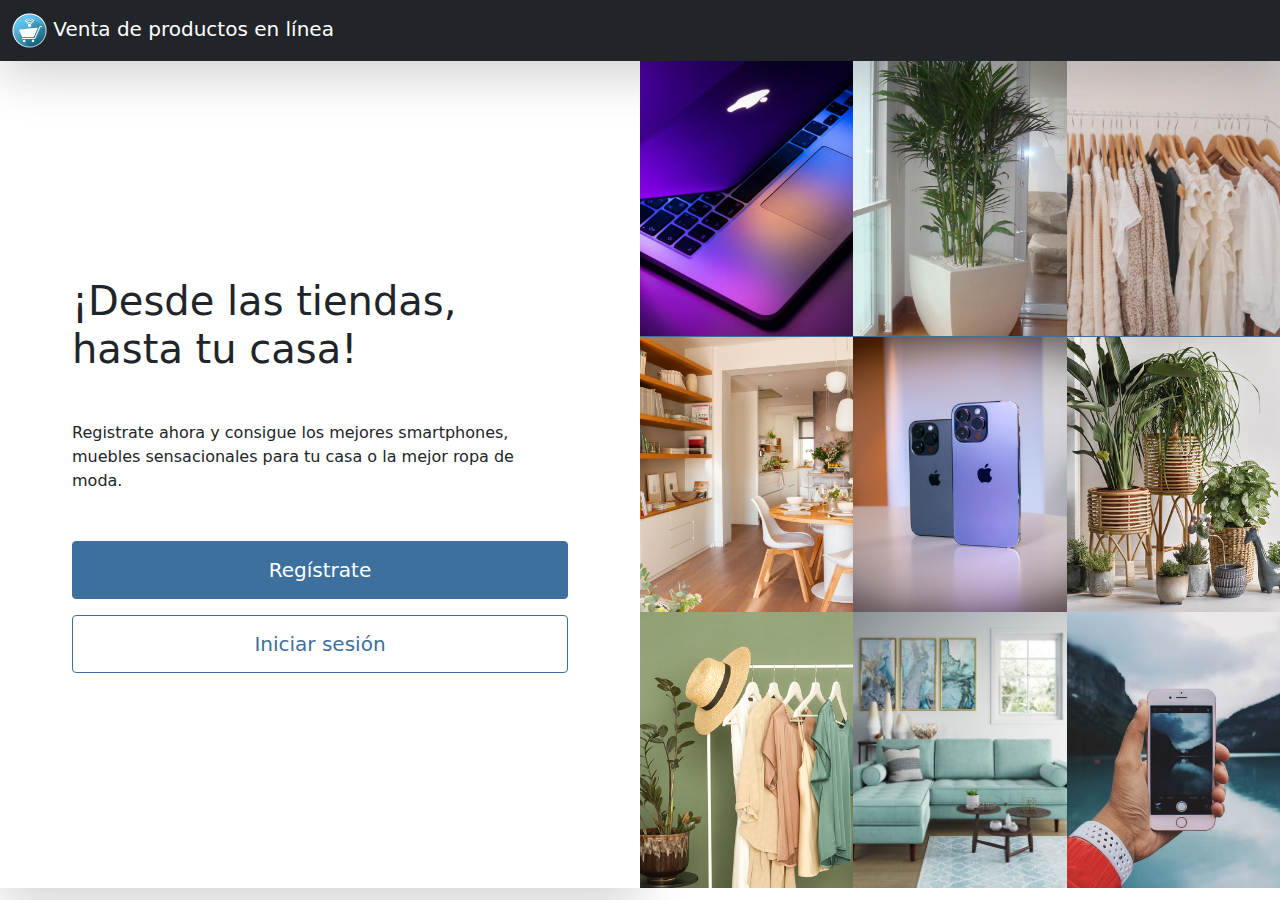
==== commit ad26ade4: "[FIX] Arregle la responsividad de las imagenes 09/12/2022 08:29" ====
--- a/index.html
+++ b/index.html
@@ -37,7 +37,7 @@
     <!-- #navbar -->
 
     <!-- #content -->
-    <div class="row m-0">
+    <div class="row m-0 h-device">
         <div class="col-12 col-lg-6 shadow-lg d-flex align-items-center">
             <div class="row mx-5">
                 <div class="col-12">
@@ -53,9 +53,9 @@
             </div>
         </div>
         <div class="col-12 col-lg-6 p-0">
-            <div class="row m-0">
+            <div class="row m-0 h-device">
                 <div class="col-4 bg-primary">
-                    <div class="row">
+                    <div class="row h-device">
                         <div class="col-12 p-0 landing-img">
                             <img src="./assets/img/landingPage/device.jpg" class="cover-img-landing" alt="">
                         </div>
@@ -68,9 +68,9 @@
                     </div>
                 </div>
                 <div class="col-4 bg-primary">
-                    <div class="row">
+                    <div class="row h-device">
                         <div class="col-12 p-0 landing-img">
-                            <img src="./assets/img/landingPage/maceta.jpg" class="cover-img-landing" alt="">
+                            <img src="./assets/img/landingPage/maceta.jpg" class="cover-img-landing h-100" alt="">
                         </div>
                         <div class="col-12 p-0 landing-img">
                             <img src="./assets/img/landingPage/device2.jpeg" class="cover-img-landing" alt="">
@@ -81,7 +81,7 @@
                     </div>
                 </div>
                 <div class="col-4 bg-primary">
-                    <div class="row">
+                    <div class="row h-device">
                         <div class="col-12 p-0 landing-img">
                             <img src="./assets/img/landingPage/ropa2.jpg" class="cover-img-landing" alt="">
                         </div>
--- a/assets/css/boostrap.min.css
+++ b/assets/css/boostrap.min.css
@@ -2267,15 +2267,13 @@
 }
 
 .form-control[type=file]:not(:disabled):not([readonly]) {
-    cursor: pointer
+    cursor: pointer;
 }
 
 .form-control:focus {
     color: #212529;
     background-color: #fff;
-    border-color: #86b7fe;
     outline: 0;
-    box-shadow: 0 0 0 .25rem rgba(13, 110, 253, .25)
 }
 
 .form-control::-webkit-date-and-time-value {
--- a/assets/css/general.css
+++ b/assets/css/general.css
@@ -53,11 +53,39 @@
 }
 
 .landing-img{
-    height: 201px;
+    height: calc(38.7vh - 8.1vh);
 }
 
 .cover-img-landing{
     height: 100% !important; 
     width: 100% !important;
     object-fit: cover !important;
+}
+
+.h-device{
+    height: calc(100vh - 8.1vh);
+}
+
+.img-cover{
+    position: relative;
+}
+
+.img-overlay-bottom{
+    position: absolute;
+    width: 100%;
+    background: linear-gradient(0deg, rgba(0,0,0,0.5), rgb(0, 0, 0, 0));
+    bottom: 0px;
+    right: 0px;
+    padding-bottom: 20px;
+    padding-right: 50px;
+}
+
+.img-overlay-top{
+    position: absolute;
+    width: 100%;
+    background: linear-gradient(180deg, rgba(0,0,0,0.5), rgb(0, 0, 0, 0));
+    top: 0px;
+    left: 0px;
+    padding-top: 20px;
+    padding-left: 50px;
 }